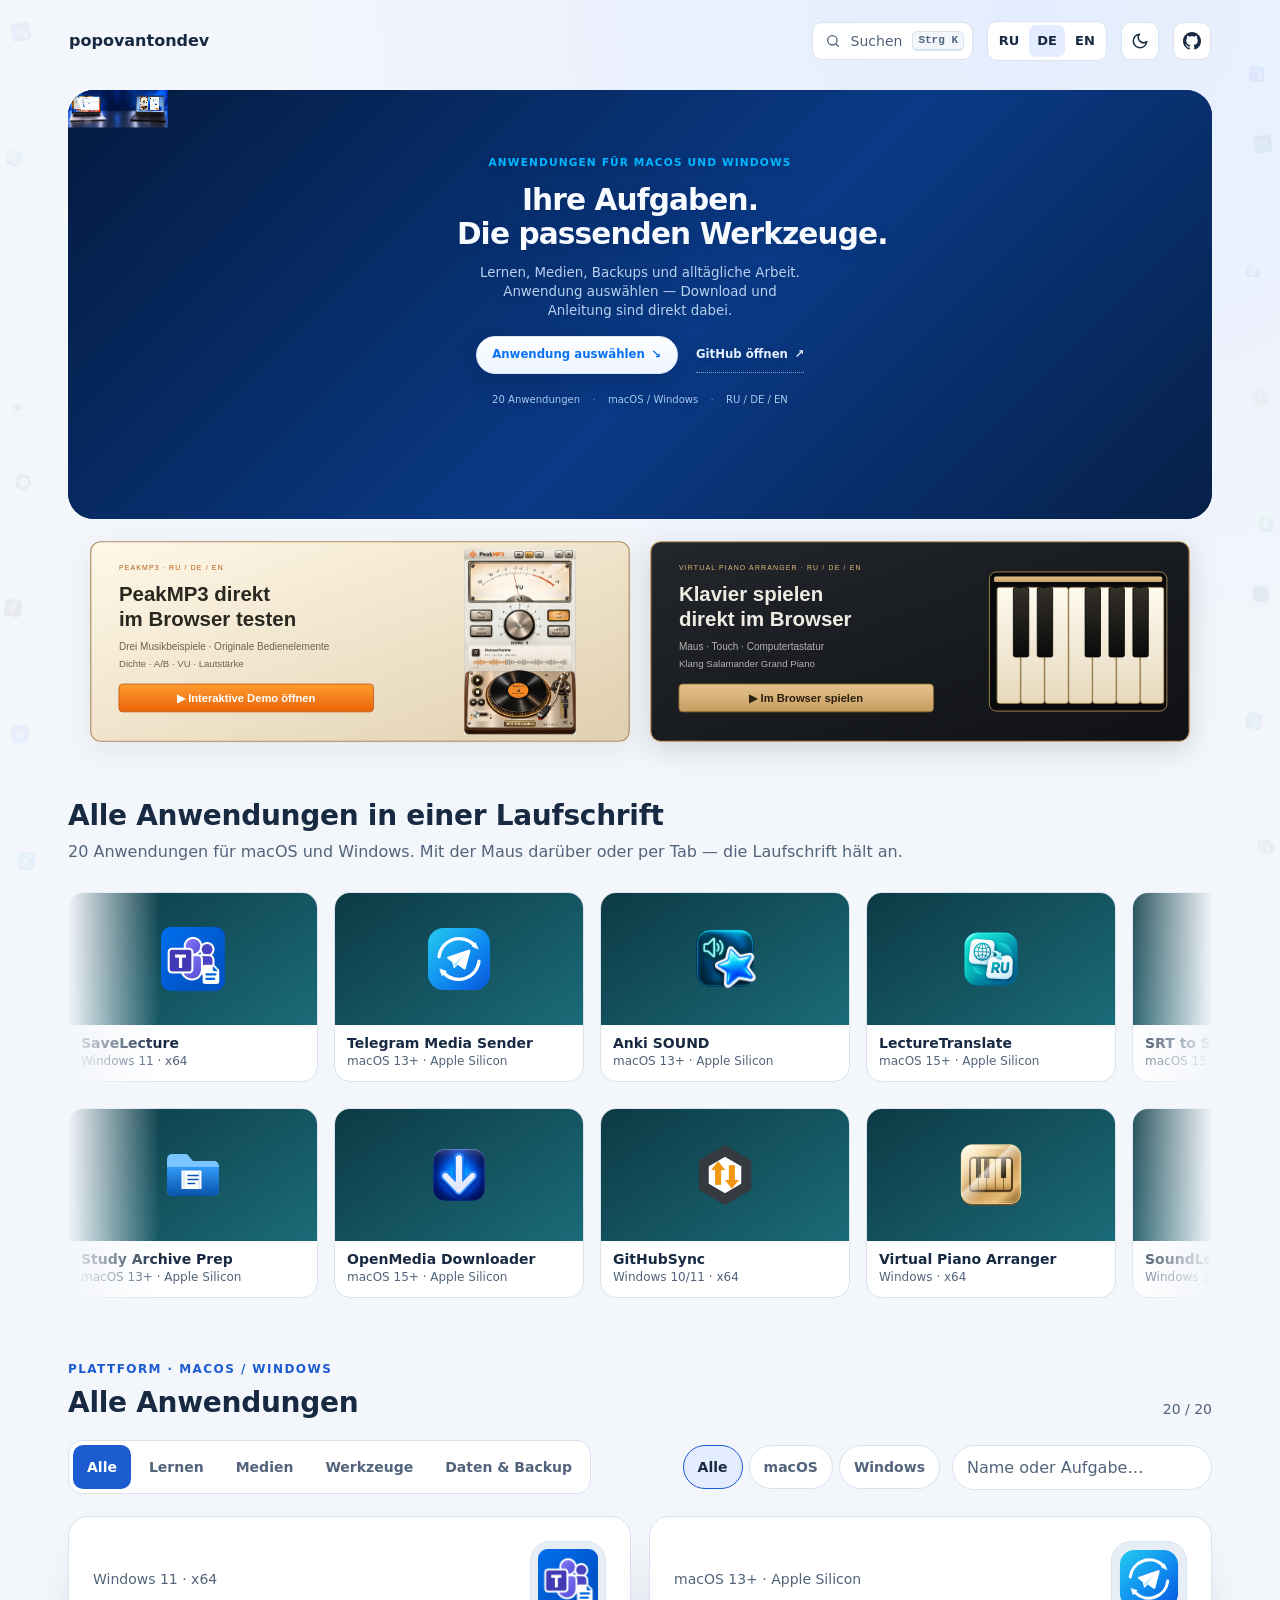
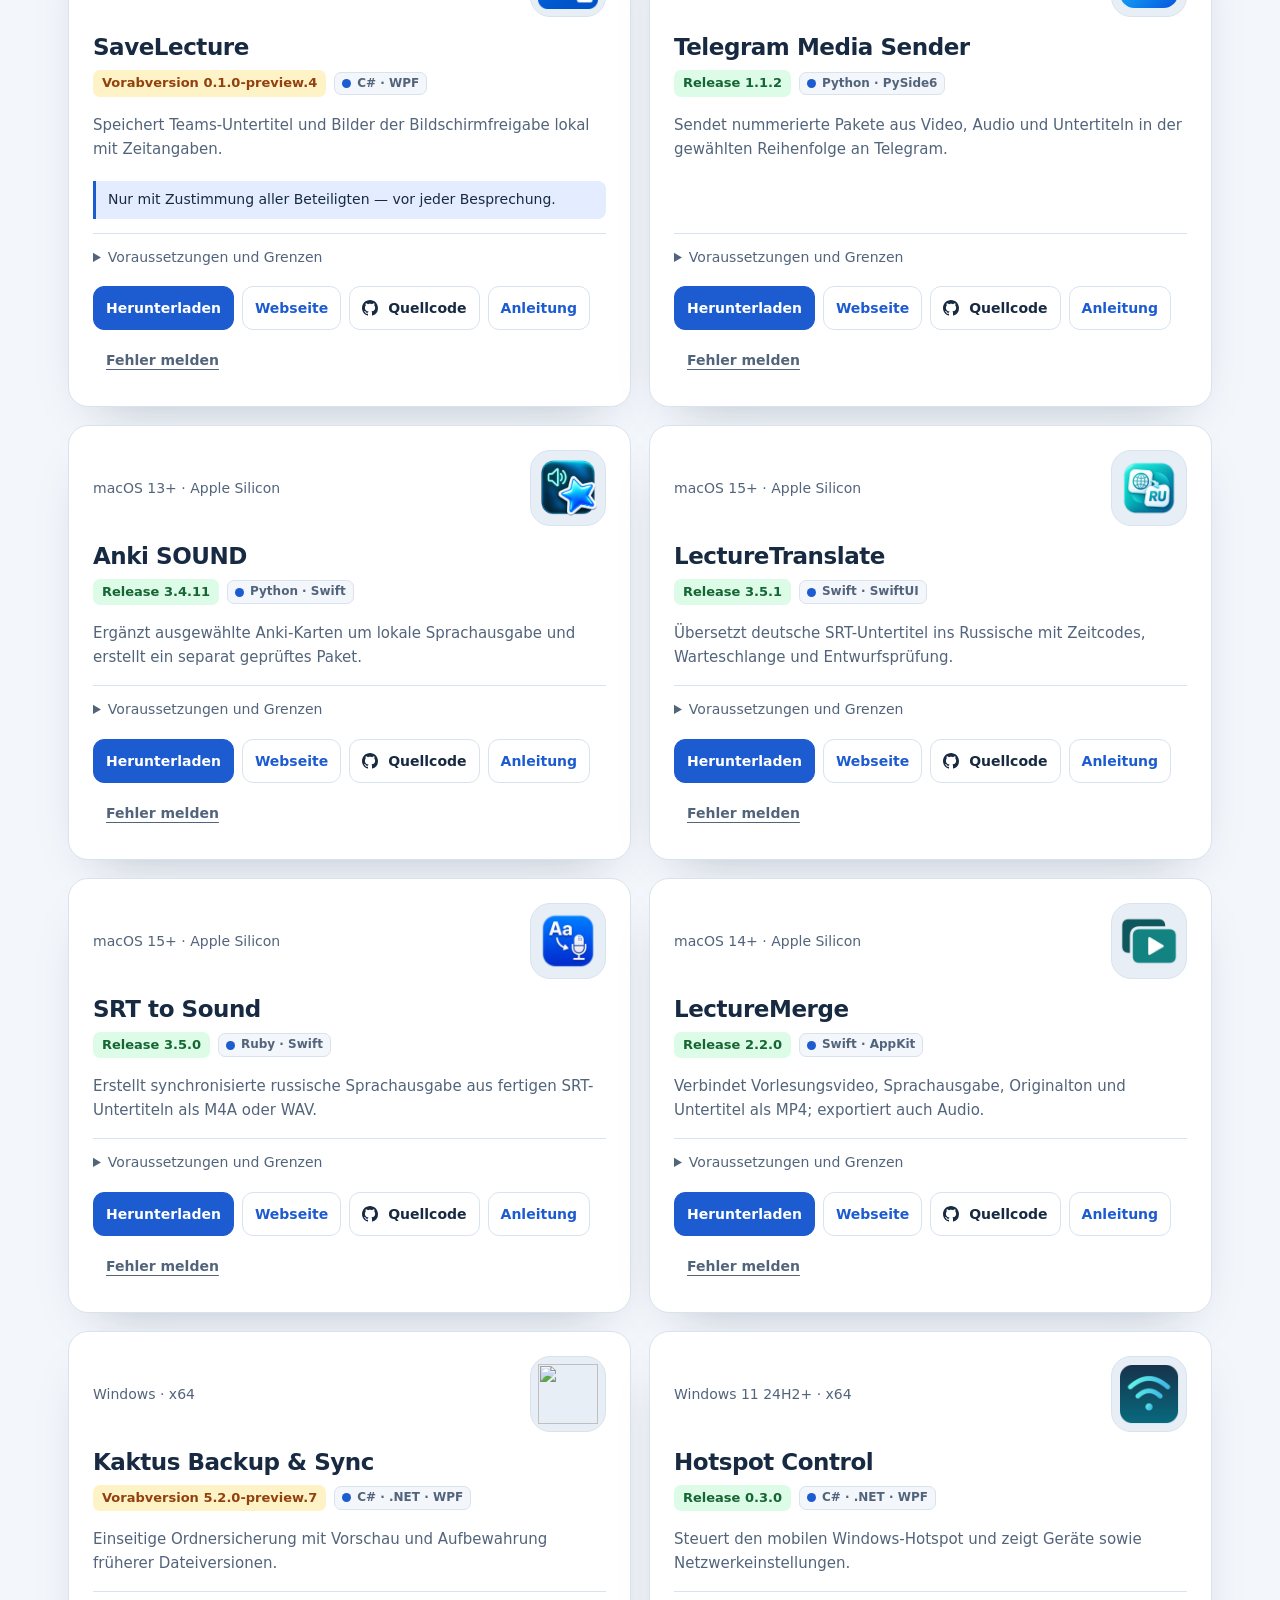
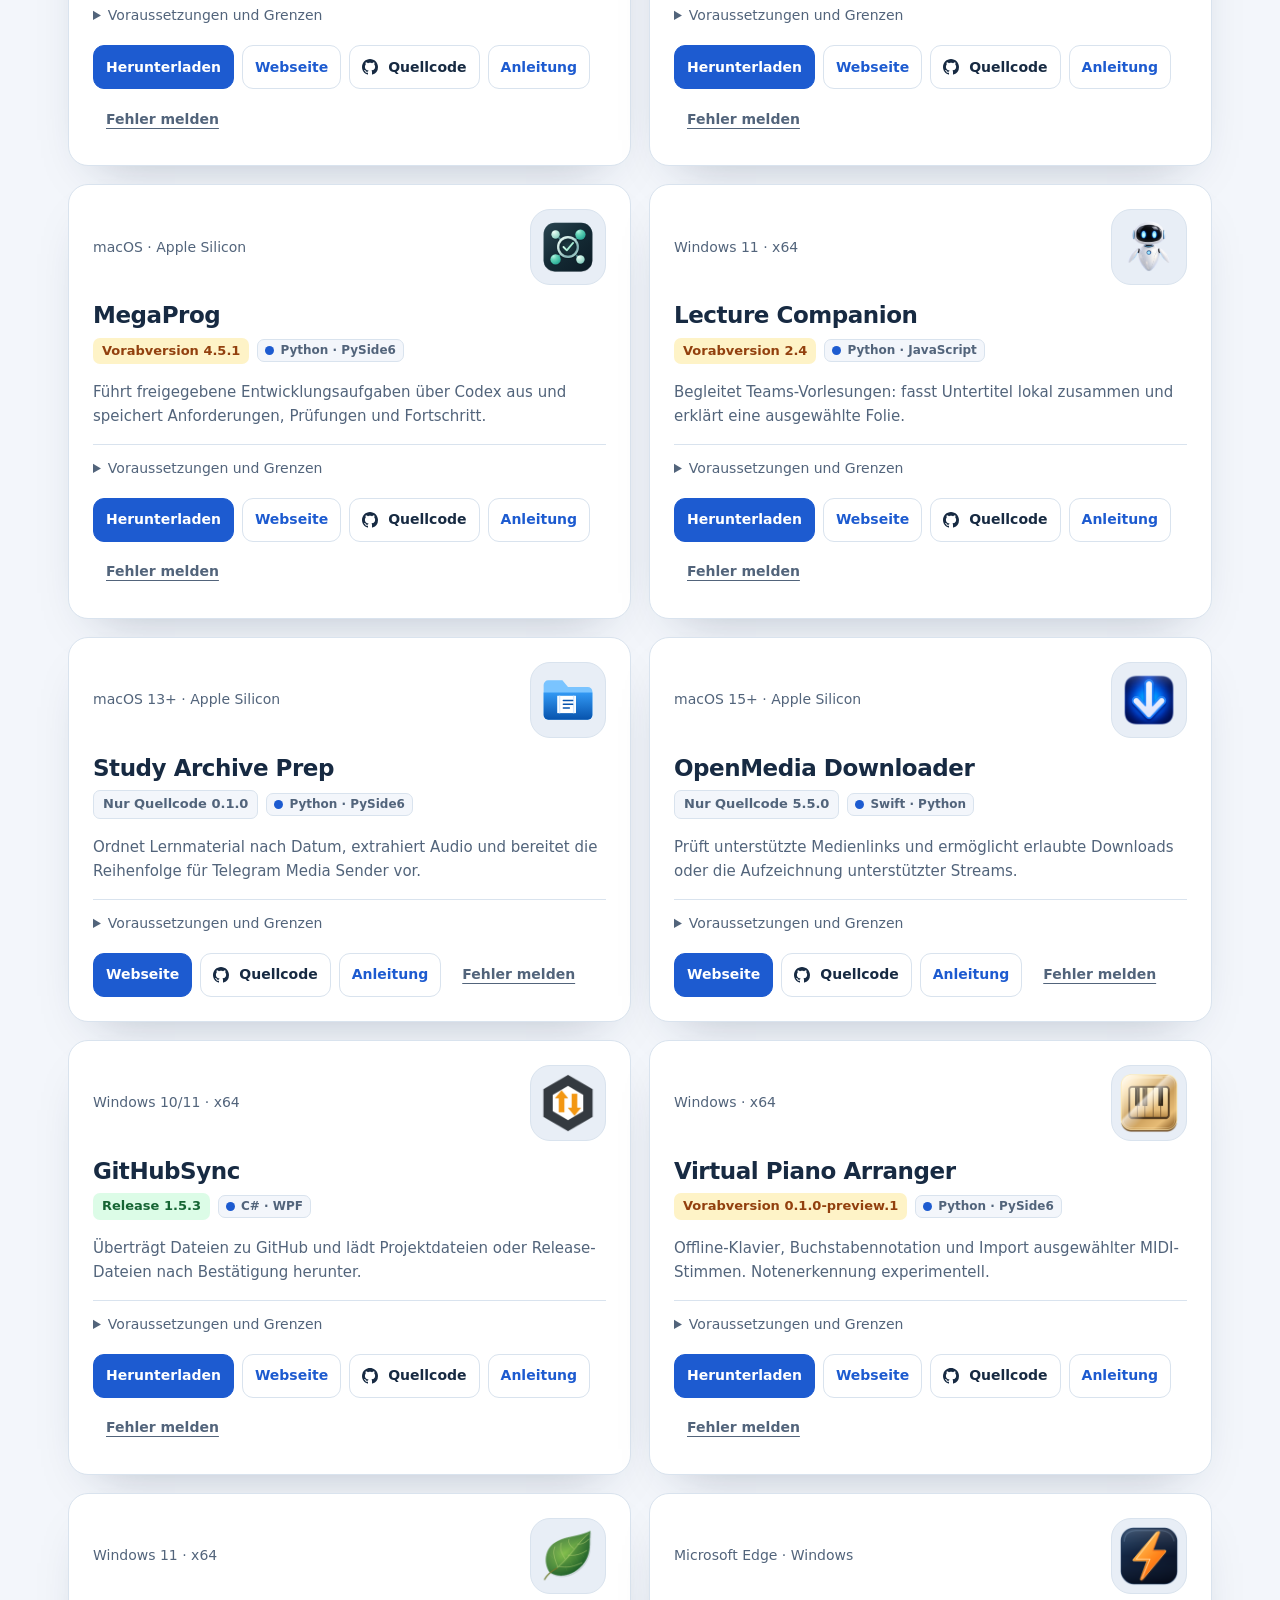
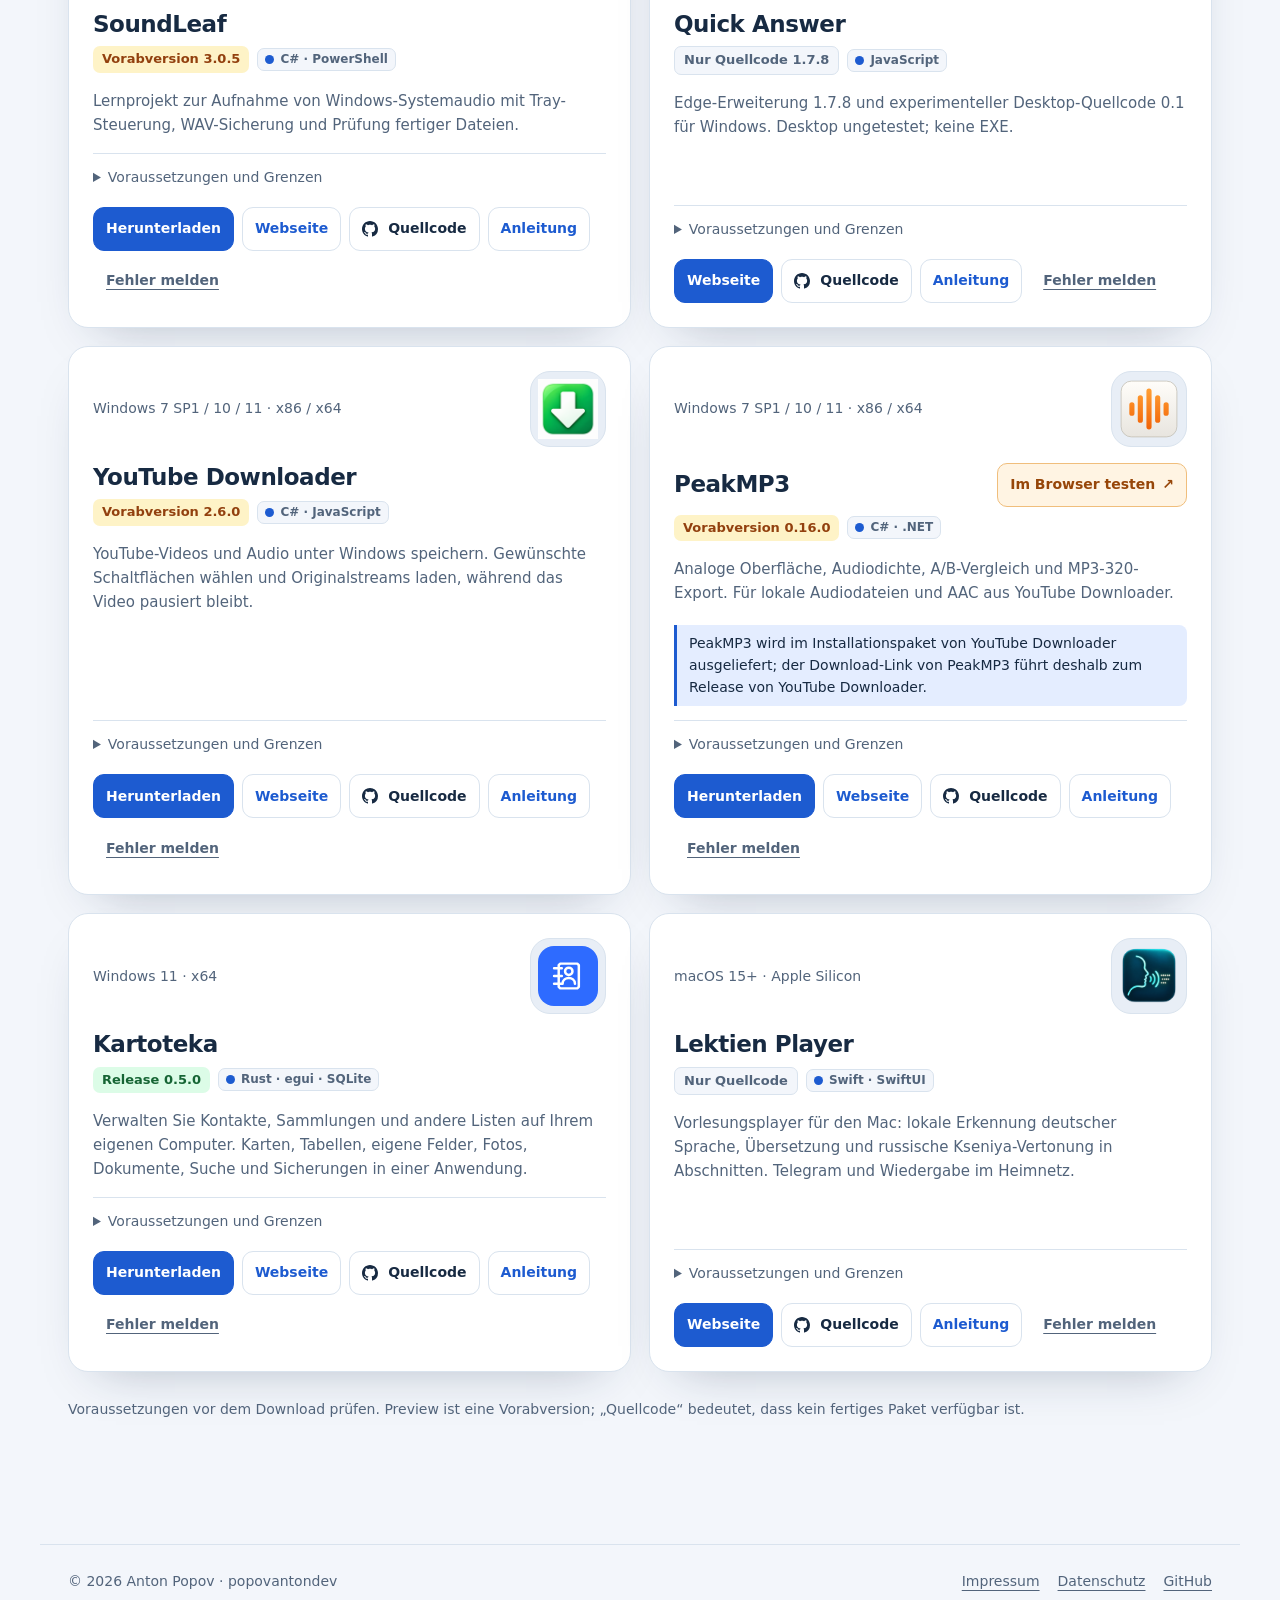
==== index.html @ 6dd67d05 "kit: quiet side decor of program icons on wide screens One fixed, aria-hidden layer in the page marg" ====
<!doctype html>
<html lang="de"><head><meta charset="utf-8"><meta name="viewport" content="width=device-width,initial-scale=1"><meta name="description" content="Lernen, Medien, Backups und alltägliche Arbeit. Anwendung auswählen — Download und Anleitung sind direkt dabei."><meta name="theme-color" content="#f3f6fb" media="(prefers-color-scheme: light)"><meta name="theme-color" content="#0c131b" media="(prefers-color-scheme: dark)"><meta property="og:title" content="popovantondev — Programme"><meta property="og:description" content="Lernen, Medien, Backups und alltägliche Arbeit. Anwendung auswählen — Download und Anleitung sind direkt dabei."><meta property="og:url" content="https://popovantondev.github.io/popovantondev/index.html"><meta property="og:type" content="website"><meta property="og:locale" content="de_DE"><meta property="og:image" content="https://popovantondev.github.io/popovantondev/assets/profile-studio-de.png"><meta property="og:image:width" content="2048"><meta property="og:image:height" content="768"><meta property="og:image:alt" content="Studio-Banner von popovantondev: Anwendungen für macOS und Windows auf zwei Schreibtischen"><meta name="twitter:card" content="summary_large_image"><title>popovantondev — Programme</title><link rel="icon" href="data:,"><script src="assets/kit/kit-theme.js"></script><link rel="stylesheet" href="assets/kit/kit.css?v=2026.11.06-2"><link rel="stylesheet" href="assets/catalog.css?v=kit-2026.11.06-2-r3"><script src="assets/kit/programs.js?v=2026.11.06-2" defer></script><script src="assets/kit/kit.js?v=2026.11.06-2" defer></script><script src="assets/catalog.js?v=kit-2026.11.06-2-r3" defer></script></head>
<body class="ppk-page"><a class="ppk-skip" href="#catalog">Zum Inhalt</a>
<div class="ppk-nav-wrap" id="ppk-nav-wrap"><nav class="ppk-nav" aria-label="Hauptnavigation"><a class="ppk-brand" href="index.html"><span>popovantondev</span></a><span class="ppk-spacer"></span><button class="ppk-search-btn" type="button" data-ppk-open-search aria-label="Programme durchsuchen"><span>Suchen</span><kbd>Strg K</kbd></button><div class="ppk-langs"><a href="index-ru.html" lang="ru" hreflang="ru">RU</a><a href="index.html" lang="de" hreflang="de" aria-current="page">DE</a><a href="index-en.html" lang="en" hreflang="en">EN</a></div><button class="ppk-icon-btn ppk-theme-btn" type="button" data-ppk-theme aria-label="Farbschema wechseln"></button><a class="ppk-icon-btn ppk-gh-btn" href="https://github.com/popovantondev" aria-label="GitHub"></a></nav></div>
<main class="ppk-shell" id="main"><section class="hero hero-studio"><div class="studio-art" aria-hidden="true"><div class="scene"><img class="photograph" src="assets/studio/studio-desktops.webp" width="2048" height="768" alt="" aria-hidden="true"><div class="desktop mac-desktop" style="transform:matrix3d(0.362478164855,0.00268640514118,0,2.11527963873e-05,-0.00544406398359,0.354618133095,0,-2.39855755711e-05,0,0,1,0,91,127,0,1)" aria-hidden="true"><img class="app translator" src="assets/studio/translate-de.webp" alt=""><div class="sender-window"><div class="titlebar"><span class="traffic"><i></i><i></i><i></i></span>Telegram Media Sender</div><img src="assets/studio/sender-de.webp" alt=""></div></div><div class="desktop windows-desktop" style="transform:matrix3d(0.307737845066,-0.00272982638239,0,-1.96390387222e-05,-0.0464419135057,0.323316632667,0,-2.52904813132e-05,0,0,1,0,1407,139,0,1)" aria-hidden="true"><img class="app peak" src="assets/studio/peak-de.webp" alt=""><img class="app quick" src="assets/studio/quick-de.webp" alt=""></div></div></div><div class="hero-copy"><p class="eyebrow">ANWENDUNGEN FÜR MACOS UND WINDOWS</p><h1><span>Ihre Aufgaben.</span> <span>Die passenden Werkzeuge.</span></h1><p class="lead">Lernen, Medien, Backups und alltägliche Arbeit. Anwendung auswählen — Download und Anleitung sind direkt dabei.</p><div class="hero-actions"><a class="primary" href="#catalog">Anwendung auswählen <span aria-hidden="true">↘</span></a><a href="https://github.com/popovantondev">GitHub öffnen <span aria-hidden="true">↗</span></a></div><div class="hero-meta"><span>20 Anwendungen</span><span>macOS / Windows</span><span>RU / DE / EN</span></div></div></section>
<div class="demo-feature-row"><a class="peak-demo-feature" href="https://popovantondev.github.io/PeakMP3/index.html#demo"><img src="assets/peakmp3-demo-de.svg" width="1400" height="520" alt="PeakMP3 — Im Browser testen" loading="lazy"></a><a class="peak-demo-feature piano-demo-feature" href="https://popovantondev.github.io/VirtualPianoArranger/play-de.html"><img src="assets/piano-demo-de.svg" width="1400" height="520" alt="Virtual Piano Arranger — Im Browser spielen" loading="lazy"></a></div>
<section id="marquee" class="ppk-section marquee-section" aria-labelledby="marquee-title"><h2 id="marquee-title">Alle Anwendungen in einer Laufschrift</h2><p class="ppk-sub">20 Anwendungen für macOS und Windows. Mit der Maus darüber oder per Tab — die Laufschrift hält an.</p><div class="marquee marquee-forward"><div class="marquee-track"><div class="marquee-set"><a class="marquee-card" href="https://popovantondev.github.io/SaveLecture/index.html"><span class="marquee-shot"><img src="assets/app-icons/SaveLecture.png" width="64" height="64" alt="" decoding="async" loading="lazy"></span><span class="marquee-meta"><b>SaveLecture</b><small>Windows 11 · x64</small></span></a><a class="marquee-card" href="https://popovantondev.github.io/TelegramMediaSender/index.html"><span class="marquee-shot"><img src="assets/app-icons/TelegramMediaSender.svg" width="64" height="64" alt="" decoding="async" loading="lazy"></span><span class="marquee-meta"><b>Telegram Media Sender</b><small>macOS 13+ · Apple Silicon</small></span></a><a class="marquee-card" href="https://popovantondev.github.io/AnkiSound/index.html"><span class="marquee-shot"><img src="assets/app-icons/AnkiSound.png" width="64" height="64" alt="" decoding="async" loading="lazy"></span><span class="marquee-meta"><b>Anki SOUND</b><small>macOS 13+ · Apple Silicon</small></span></a><a class="marquee-card" href="https://popovantondev.github.io/LectureTranslate/index.html"><span class="marquee-shot"><img src="assets/app-icons/LectureTranslate.png" width="64" height="64" alt="" decoding="async" loading="lazy"></span><span class="marquee-meta"><b>LectureTranslate</b><small>macOS 15+ · Apple Silicon</small></span></a><a class="marquee-card" href="https://popovantondev.github.io/SRTtoSound/index.html"><span class="marquee-shot"><img src="assets/app-icons/SRTtoSound.png" width="64" height="64" alt="" decoding="async" loading="lazy"></span><span class="marquee-meta"><b>SRT to Sound</b><small>macOS 15+ · Apple Silicon</small></span></a><a class="marquee-card" href="https://popovantondev.github.io/LectureMerge/index.html"><span class="marquee-shot"><img src="assets/app-icons/LectureMerge.png" width="64" height="64" alt="" decoding="async" loading="lazy"></span><span class="marquee-meta"><b>LectureMerge</b><small>macOS 14+ · Apple Silicon</small></span></a><a class="marquee-card" href="https://popovantondev.github.io/Kaktus-Backup-Sync/index.html"><span class="marquee-shot"><img src="assets/app-icons/Kaktus-Backup-Sync.png" width="64" height="64" alt="" decoding="async" loading="lazy"></span><span class="marquee-meta"><b>Kaktus Backup &amp; Sync</b><small>Windows · x64</small></span></a><a class="marquee-card" href="https://popovantondev.github.io/HotspotControl/index.html"><span class="marquee-shot"><img src="assets/app-icons/HotspotControl.ico" width="64" height="64" alt="" decoding="async" loading="lazy"></span><span class="marquee-meta"><b>Hotspot Control</b><small>Windows 11 24H2+ · x64</small></span></a><a class="marquee-card" href="https://popovantondev.github.io/MegaProg/index.html"><span class="marquee-shot"><img src="assets/app-icons/MegaProg.svg" width="64" height="64" alt="" decoding="async" loading="lazy"></span><span class="marquee-meta"><b>MegaProg</b><small>macOS · Apple Silicon</small></span></a><a class="marquee-card" href="https://popovantondev.github.io/LectureCompanion/index.html"><span class="marquee-shot"><img src="assets/app-icons/LectureCompanion.png" width="64" height="64" alt="" decoding="async" loading="lazy"></span><span class="marquee-meta"><b>Lecture Companion</b><small>Windows 11 · x64</small></span></a></div><div class="marquee-set" aria-hidden="true"><a class="marquee-card" href="https://popovantondev.github.io/SaveLecture/index.html" tabindex="-1"><span class="marquee-shot"><img src="assets/app-icons/SaveLecture.png" width="64" height="64" alt="" decoding="async" loading="lazy"></span><span class="marquee-meta"><b>SaveLecture</b><small>Windows 11 · x64</small></span></a><a class="marquee-card" href="https://popovantondev.github.io/TelegramMediaSender/index.html" tabindex="-1"><span class="marquee-shot"><img src="assets/app-icons/TelegramMediaSender.svg" width="64" height="64" alt="" decoding="async" loading="lazy"></span><span class="marquee-meta"><b>Telegram Media Sender</b><small>macOS 13+ · Apple Silicon</small></span></a><a class="marquee-card" href="https://popovantondev.github.io/AnkiSound/index.html" tabindex="-1"><span class="marquee-shot"><img src="assets/app-icons/AnkiSound.png" width="64" height="64" alt="" decoding="async" loading="lazy"></span><span class="marquee-meta"><b>Anki SOUND</b><small>macOS 13+ · Apple Silicon</small></span></a><a class="marquee-card" href="https://popovantondev.github.io/LectureTranslate/index.html" tabindex="-1"><span class="marquee-shot"><img src="assets/app-icons/LectureTranslate.png" width="64" height="64" alt="" decoding="async" loading="lazy"></span><span class="marquee-meta"><b>LectureTranslate</b><small>macOS 15+ · Apple Silicon</small></span></a><a class="marquee-card" href="https://popovantondev.github.io/SRTtoSound/index.html" tabindex="-1"><span class="marquee-shot"><img src="assets/app-icons/SRTtoSound.png" width="64" height="64" alt="" decoding="async" loading="lazy"></span><span class="marquee-meta"><b>SRT to Sound</b><small>macOS 15+ · Apple Silicon</small></span></a><a class="marquee-card" href="https://popovantondev.github.io/LectureMerge/index.html" tabindex="-1"><span class="marquee-shot"><img src="assets/app-icons/LectureMerge.png" width="64" height="64" alt="" decoding="async" loading="lazy"></span><span class="marquee-meta"><b>LectureMerge</b><small>macOS 14+ · Apple Silicon</small></span></a><a class="marquee-card" href="https://popovantondev.github.io/Kaktus-Backup-Sync/index.html" tabindex="-1"><span class="marquee-shot"><img src="assets/app-icons/Kaktus-Backup-Sync.png" width="64" height="64" alt="" decoding="async" loading="lazy"></span><span class="marquee-meta"><b>Kaktus Backup &amp; Sync</b><small>Windows · x64</small></span></a><a class="marquee-card" href="https://popovantondev.github.io/HotspotControl/index.html" tabindex="-1"><span class="marquee-shot"><img src="assets/app-icons/HotspotControl.ico" width="64" height="64" alt="" decoding="async" loading="lazy"></span><span class="marquee-meta"><b>Hotspot Control</b><small>Windows 11 24H2+ · x64</small></span></a><a class="marquee-card" href="https://popovantondev.github.io/MegaProg/index.html" tabindex="-1"><span class="marquee-shot"><img src="assets/app-icons/MegaProg.svg" width="64" height="64" alt="" decoding="async" loading="lazy"></span><span class="marquee-meta"><b>MegaProg</b><small>macOS · Apple Silicon</small></span></a><a class="marquee-card" href="https://popovantondev.github.io/LectureCompanion/index.html" tabindex="-1"><span class="marquee-shot"><img src="assets/app-icons/LectureCompanion.png" width="64" height="64" alt="" decoding="async" loading="lazy"></span><span class="marquee-meta"><b>Lecture Companion</b><small>Windows 11 · x64</small></span></a></div></div></div><div class="marquee marquee-reverse"><div class="marquee-track"><div class="marquee-set"><a class="marquee-card" href="https://popovantondev.github.io/StudyArchivePrep/index.html"><span class="marquee-shot"><img src="assets/app-icons/StudyArchivePrep.svg" width="64" height="64" alt="" decoding="async" loading="lazy"></span><span class="marquee-meta"><b>Study Archive Prep</b><small>macOS 13+ · Apple Silicon</small></span></a><a class="marquee-card" href="https://popovantondev.github.io/openmedia-downloader/index.html"><span class="marquee-shot"><img src="assets/app-icons/openmedia-downloader.png" width="64" height="64" alt="" decoding="async" loading="lazy"></span><span class="marquee-meta"><b>OpenMedia Downloader</b><small>macOS 15+ · Apple Silicon</small></span></a><a class="marquee-card" href="https://popovantondev.github.io/GitHubSync/index.html"><span class="marquee-shot"><img src="assets/app-icons/GitHubSync.png" width="64" height="64" alt="" decoding="async" loading="lazy"></span><span class="marquee-meta"><b>GitHubSync</b><small>Windows 10/11 · x64</small></span></a><a class="marquee-card" href="https://popovantondev.github.io/VirtualPianoArranger/index.html"><span class="marquee-shot"><img src="assets/app-icons/VirtualPianoArranger.png" width="64" height="64" alt="" decoding="async" loading="lazy"></span><span class="marquee-meta"><b>Virtual Piano Arranger</b><small>Windows · x64</small></span></a><a class="marquee-card" href="https://popovantondev.github.io/SoundLeaf/index.html"><span class="marquee-shot"><img src="assets/app-icons/SoundLeaf.png" width="64" height="64" alt="" decoding="async" loading="lazy"></span><span class="marquee-meta"><b>SoundLeaf</b><small>Windows 11 · x64</small></span></a><a class="marquee-card" href="https://popovantondev.github.io/QuickAnswer/index.html"><span class="marquee-shot"><img src="assets/app-icons/QuickAnswer.png" width="64" height="64" alt="" decoding="async" loading="lazy"></span><span class="marquee-meta"><b>Quick Answer</b><small>Microsoft Edge · Windows</small></span></a><a class="marquee-card" href="https://popovantondev.github.io/YouTubeDownloader/index.html"><span class="marquee-shot"><img src="assets/app-icons/YouTubeDownloader.png" width="64" height="64" alt="" decoding="async" loading="lazy"></span><span class="marquee-meta"><b>YouTube Downloader</b><small>Windows 7 SP1 / 10 / 11 · x86 / x64</small></span></a><a class="marquee-card" href="https://popovantondev.github.io/PeakMP3/index.html"><span class="marquee-shot"><img src="assets/app-icons/PeakMP3.svg" width="64" height="64" alt="" decoding="async" loading="lazy"></span><span class="marquee-meta"><b>PeakMP3</b><small>Windows 7 SP1 / 10 / 11 · x86 / x64</small></span></a><a class="marquee-card" href="https://popovantondev.github.io/Kartoteka/index.html"><span class="marquee-shot"><img src="assets/app-icons/Kartoteka.svg" width="64" height="64" alt="" decoding="async" loading="lazy"></span><span class="marquee-meta"><b>Kartoteka</b><small>Windows 11 · x64</small></span></a><a class="marquee-card" href="https://popovantondev.github.io/LektienPlayer/index.html"><span class="marquee-shot"><img src="assets/icons/lektien-player.png" width="64" height="64" alt="" decoding="async" loading="lazy"></span><span class="marquee-meta"><b>Lektien Player</b><small>macOS 15+ · Apple Silicon</small></span></a></div><div class="marquee-set" aria-hidden="true"><a class="marquee-card" href="https://popovantondev.github.io/StudyArchivePrep/index.html" tabindex="-1"><span class="marquee-shot"><img src="assets/app-icons/StudyArchivePrep.svg" width="64" height="64" alt="" decoding="async" loading="lazy"></span><span class="marquee-meta"><b>Study Archive Prep</b><small>macOS 13+ · Apple Silicon</small></span></a><a class="marquee-card" href="https://popovantondev.github.io/openmedia-downloader/index.html" tabindex="-1"><span class="marquee-shot"><img src="assets/app-icons/openmedia-downloader.png" width="64" height="64" alt="" decoding="async" loading="lazy"></span><span class="marquee-meta"><b>OpenMedia Downloader</b><small>macOS 15+ · Apple Silicon</small></span></a><a class="marquee-card" href="https://popovantondev.github.io/GitHubSync/index.html" tabindex="-1"><span class="marquee-shot"><img src="assets/app-icons/GitHubSync.png" width="64" height="64" alt="" decoding="async" loading="lazy"></span><span class="marquee-meta"><b>GitHubSync</b><small>Windows 10/11 · x64</small></span></a><a class="marquee-card" href="https://popovantondev.github.io/VirtualPianoArranger/index.html" tabindex="-1"><span class="marquee-shot"><img src="assets/app-icons/VirtualPianoArranger.png" width="64" height="64" alt="" decoding="async" loading="lazy"></span><span class="marquee-meta"><b>Virtual Piano Arranger</b><small>Windows · x64</small></span></a><a class="marquee-card" href="https://popovantondev.github.io/SoundLeaf/index.html" tabindex="-1"><span class="marquee-shot"><img src="assets/app-icons/SoundLeaf.png" width="64" height="64" alt="" decoding="async" loading="lazy"></span><span class="marquee-meta"><b>SoundLeaf</b><small>Windows 11 · x64</small></span></a><a class="marquee-card" href="https://popovantondev.github.io/QuickAnswer/index.html" tabindex="-1"><span class="marquee-shot"><img src="assets/app-icons/QuickAnswer.png" width="64" height="64" alt="" decoding="async" loading="lazy"></span><span class="marquee-meta"><b>Quick Answer</b><small>Microsoft Edge · Windows</small></span></a><a class="marquee-card" href="https://popovantondev.github.io/YouTubeDownloader/index.html" tabindex="-1"><span class="marquee-shot"><img src="assets/app-icons/YouTubeDownloader.png" width="64" height="64" alt="" decoding="async" loading="lazy"></span><span class="marquee-meta"><b>YouTube Downloader</b><small>Windows 7 SP1 / 10 / 11 · x86 / x64</small></span></a><a class="marquee-card" href="https://popovantondev.github.io/PeakMP3/index.html" tabindex="-1"><span class="marquee-shot"><img src="assets/app-icons/PeakMP3.svg" width="64" height="64" alt="" decoding="async" loading="lazy"></span><span class="marquee-meta"><b>PeakMP3</b><small>Windows 7 SP1 / 10 / 11 · x86 / x64</small></span></a><a class="marquee-card" href="https://popovantondev.github.io/Kartoteka/index.html" tabindex="-1"><span class="marquee-shot"><img src="assets/app-icons/Kartoteka.svg" width="64" height="64" alt="" decoding="async" loading="lazy"></span><span class="marquee-meta"><b>Kartoteka</b><small>Windows 11 · x64</small></span></a><a class="marquee-card" href="https://popovantondev.github.io/LektienPlayer/index.html" tabindex="-1"><span class="marquee-shot"><img src="assets/icons/lektien-player.png" width="64" height="64" alt="" decoding="async" loading="lazy"></span><span class="marquee-meta"><b>Lektien Player</b><small>macOS 15+ · Apple Silicon</small></span></a></div></div></div></section>
<section id="catalog" class="ppk-section" aria-labelledby="catalog-title"><div class="catalog-top"><div><p class="eyebrow">Plattform · macOS / Windows</p><h2 id="catalog-title">Alle Anwendungen</h2></div><span class="result-count" id="result-count" aria-live="polite">20 / 20</span></div>
<div class="catalog-controls" hidden><div class="ppk-tabs" role="tablist" aria-label="Kategorien"><button type="button" role="tab" id="tab-all" aria-selected="true" aria-controls="projects" data-category="all">Alle</button><button type="button" role="tab" id="tab-lernen" aria-selected="false" aria-controls="projects" data-category="lernen">Lernen</button><button type="button" role="tab" id="tab-medien" aria-selected="false" aria-controls="projects" data-category="medien">Medien</button><button type="button" role="tab" id="tab-werkzeuge" aria-selected="false" aria-controls="projects" data-category="werkzeuge">Werkzeuge</button><button type="button" role="tab" id="tab-daten" aria-selected="false" aria-controls="projects" data-category="daten">Daten &amp; Backup</button></div><div class="catalog-filters"><div class="filters" role="group" aria-label="Plattform"><button type="button" data-filter="all" aria-pressed="true">Alle</button><button type="button" data-filter="macos" aria-pressed="false">macOS</button><button type="button" data-filter="windows" aria-pressed="false">Windows</button></div><label class="search"><span class="ppk-sr-only">Anwendung suchen</span><input id="project-search" type="search" placeholder="Name oder Aufgabe…" autocomplete="off"></label></div></div>
<div class="projects" id="projects" role="tabpanel" aria-labelledby="tab-all"><article class="project" id="SaveLecture" data-platform="windows" data-category="lernen" data-keywords="Lernen C# · WPF">
<div class="project-heading"><span class="project-badge"><img class="project-icon" src="assets/app-icons/SaveLecture.png" width="64" height="64" alt="" decoding="async" loading="lazy"></span><span class="platform">Windows 11 · x64</span></div>
<div class="project-title-row"><h2><a href="https://popovantondev.github.io/SaveLecture/index.html">SaveLecture</a></h2></div><p class="project-meta"><span class="status preview">Vorabversion 0.1.0-preview.4</span><span class="ppk-chip"><i class="ppk-dot"></i>C# · WPF</span></p>
<p class="description">Speichert Teams-Untertitel und Bilder der Bildschirmfreigabe lokal mit Zeitangaben.</p><p class="collection-notice">Nur mit Zustimmung aller Beteiligten — vor jeder Besprechung.</p>
<details class="requirements"><summary>Voraussetzungen und Grenzen</summary><p>Windows 11 x64, .NET Framework 4.8, Windows PowerShell und Teams Desktop mit Untertiteln. Python 3.10+, Pillow und NumPy nur für manuelle Bereinigung.</p></details>
<div class="actions"><a class="ppk-btn ppk-btn-primary" href="https://github.com/popovantondev/SaveLecture/releases/tag/v0.1.0-preview.4">Herunterladen</a><a class="ppk-btn" href="https://popovantondev.github.io/SaveLecture/index.html">Webseite</a><a class="ppk-btn ppk-btn-gh" href="https://github.com/popovantondev/SaveLecture">Quellcode</a><a class="ppk-btn" href="https://popovantondev.github.io/SaveLecture/Guide-de.html">Anleitung</a><a class="ppk-btn support-link" href="https://github.com/popovantondev/SaveLecture/issues/new">Fehler melden</a></div></article><article class="project" id="TelegramMediaSender" data-platform="macos" data-category="werkzeuge" data-keywords="Werkzeuge Python · PySide6">
<div class="project-heading"><span class="project-badge"><img class="project-icon" src="assets/app-icons/TelegramMediaSender.svg" width="64" height="64" alt="" decoding="async" loading="lazy"></span><span class="platform">macOS 13+ · Apple Silicon</span></div>
<div class="project-title-row"><h2><a href="https://popovantondev.github.io/TelegramMediaSender/index.html">Telegram Media Sender</a></h2></div><p class="project-meta"><span class="status release">Release 1.1.2</span><span class="ppk-chip"><i class="ppk-dot"></i>Python · PySide6</span></p>
<p class="description">Sendet nummerierte Pakete aus Video, Audio und Untertiteln in der gewählten Reihenfolge an Telegram.</p>
<details class="requirements"><summary>Voraussetzungen und Grenzen</summary><p>Eigenes Telegram-Konto, API ID und API Hash erforderlich; keine Apple-Notarisierung.</p></details>
<div class="actions"><a class="ppk-btn ppk-btn-primary" href="https://github.com/popovantondev/TelegramMediaSender/releases/tag/v1.1.2">Herunterladen</a><a class="ppk-btn" href="https://popovantondev.github.io/TelegramMediaSender/index.html">Webseite</a><a class="ppk-btn ppk-btn-gh" href="https://github.com/popovantondev/TelegramMediaSender">Quellcode</a><a class="ppk-btn" href="https://popovantondev.github.io/TelegramMediaSender/Guide-de.html">Anleitung</a><a class="ppk-btn support-link" href="https://github.com/popovantondev/TelegramMediaSender/issues/new/choose">Fehler melden</a></div></article><article class="project" id="AnkiSound" data-platform="macos" data-category="lernen" data-keywords="Lernen Python · Swift">
<div class="project-heading"><span class="project-badge"><img class="project-icon" src="assets/app-icons/AnkiSound.png" width="64" height="64" alt="" decoding="async" loading="lazy"></span><span class="platform">macOS 13+ · Apple Silicon</span></div>
<div class="project-title-row"><h2><a href="https://popovantondev.github.io/AnkiSound/index.html">Anki SOUND</a></h2></div><p class="project-meta"><span class="status release">Release 3.4.11</span><span class="ppk-chip"><i class="ppk-dot"></i>Python · Swift</span></p>
<p class="description">Ergänzt ausgewählte Anki-Karten um lokale Sprachausgabe und erstellt ein separat geprüftes Paket.</p>
<details class="requirements"><summary>Voraussetzungen und Grenzen</summary><p>Python 3.9–3.12; Internet für die erste Installation von Paketen und Stimmen. Keine Apple-Notarisierung.</p></details>
<div class="actions"><a class="ppk-btn ppk-btn-primary" href="https://github.com/popovantondev/AnkiSound/releases/tag/v3.4.11">Herunterladen</a><a class="ppk-btn" href="https://popovantondev.github.io/AnkiSound/index.html">Webseite</a><a class="ppk-btn ppk-btn-gh" href="https://github.com/popovantondev/AnkiSound">Quellcode</a><a class="ppk-btn" href="https://popovantondev.github.io/AnkiSound/Guide-de.html">Anleitung</a><a class="ppk-btn support-link" href="https://github.com/popovantondev/AnkiSound/issues/new/choose">Fehler melden</a></div></article><article class="project" id="LectureTranslate" data-platform="macos" data-category="lernen" data-keywords="Lernen Swift · SwiftUI">
<div class="project-heading"><span class="project-badge"><img class="project-icon" src="assets/app-icons/LectureTranslate.png" width="64" height="64" alt="" decoding="async" loading="lazy"></span><span class="platform">macOS 15+ · Apple Silicon</span></div>
<div class="project-title-row"><h2><a href="https://popovantondev.github.io/LectureTranslate/index.html">LectureTranslate</a></h2></div><p class="project-meta"><span class="status release">Release 3.5.1</span><span class="ppk-chip"><i class="ppk-dot"></i>Swift · SwiftUI</span></p>
<p class="description">Übersetzt deutsche SRT-Untertitel ins Russische mit Zeitcodes, Warteschlange und Entwurfsprüfung.</p>
<details class="requirements"><summary>Voraussetzungen und Grenzen</summary><p>Separate Verbindung und Anmeldung beim externen Übersetzungsdienst nötig. FFmpeg/ffprobe sind für einzelne Medienfunktionen optional.</p></details>
<div class="actions"><a class="ppk-btn ppk-btn-primary" href="https://github.com/popovantondev/LectureTranslate/releases/tag/v3.5.1">Herunterladen</a><a class="ppk-btn" href="https://popovantondev.github.io/LectureTranslate/index.html">Webseite</a><a class="ppk-btn ppk-btn-gh" href="https://github.com/popovantondev/LectureTranslate">Quellcode</a><a class="ppk-btn" href="https://popovantondev.github.io/LectureTranslate/Guide-de.html">Anleitung</a><a class="ppk-btn support-link" href="https://github.com/popovantondev/LectureTranslate/issues/new/choose">Fehler melden</a></div></article><article class="project" id="SRTtoSound" data-platform="macos" data-category="medien" data-keywords="Medien Ruby · Swift">
<div class="project-heading"><span class="project-badge"><img class="project-icon" src="assets/app-icons/SRTtoSound.png" width="64" height="64" alt="" decoding="async" loading="lazy"></span><span class="platform">macOS 15+ · Apple Silicon</span></div>
<div class="project-title-row"><h2><a href="https://popovantondev.github.io/SRTtoSound/index.html">SRT to Sound</a></h2></div><p class="project-meta"><span class="status release">Release 3.5.0</span><span class="ppk-chip"><i class="ppk-dot"></i>Ruby · Swift</span></p>
<p class="description">Erstellt synchronisierte russische Sprachausgabe aus fertigen SRT-Untertiteln als M4A oder WAV.</p>
<details class="requirements"><summary>Voraussetzungen und Grenzen</summary><p>Python 3.12 ARM64, FFmpeg, Silero-Pakete und Modell v5_5_ru.pt separat installieren; nicht im ZIP enthalten. Keine Apple-Notarisierung.</p></details>
<div class="actions"><a class="ppk-btn ppk-btn-primary" href="https://github.com/popovantondev/SRTtoSound/releases/tag/v3.5.0">Herunterladen</a><a class="ppk-btn" href="https://popovantondev.github.io/SRTtoSound/index.html">Webseite</a><a class="ppk-btn ppk-btn-gh" href="https://github.com/popovantondev/SRTtoSound">Quellcode</a><a class="ppk-btn" href="https://popovantondev.github.io/SRTtoSound/Guide-de.html">Anleitung</a><a class="ppk-btn support-link" href="https://github.com/popovantondev/SRTtoSound/issues/new/choose">Fehler melden</a></div></article><article class="project" id="LectureMerge" data-platform="macos" data-category="medien" data-keywords="Medien Swift · AppKit">
<div class="project-heading"><span class="project-badge"><img class="project-icon" src="assets/app-icons/LectureMerge.png" width="64" height="64" alt="" decoding="async" loading="lazy"></span><span class="platform">macOS 14+ · Apple Silicon</span></div>
<div class="project-title-row"><h2><a href="https://popovantondev.github.io/LectureMerge/index.html">LectureMerge</a></h2></div><p class="project-meta"><span class="status release">Release 2.2.0</span><span class="ppk-chip"><i class="ppk-dot"></i>Swift · AppKit</span></p>
<p class="description">Verbindet Vorlesungsvideo, Sprachausgabe, Originalton und Untertitel als MP4; exportiert auch Audio.</p>
<details class="requirements"><summary>Voraussetzungen und Grenzen</summary><p>Lokale Verarbeitung ohne externen Dienst. Ad-hoc signiert, keine Apple-Notarisierung.</p></details>
<div class="actions"><a class="ppk-btn ppk-btn-primary" href="https://github.com/popovantondev/LectureMerge/releases/tag/v2.2.0">Herunterladen</a><a class="ppk-btn" href="https://popovantondev.github.io/LectureMerge/index.html">Webseite</a><a class="ppk-btn ppk-btn-gh" href="https://github.com/popovantondev/LectureMerge">Quellcode</a><a class="ppk-btn" href="https://popovantondev.github.io/LectureMerge/Guide-de.html">Anleitung</a><a class="ppk-btn support-link" href="https://github.com/popovantondev/LectureMerge/issues/new/choose">Fehler melden</a></div></article><article class="project" id="Kaktus-Backup-Sync" data-platform="windows" data-category="daten" data-keywords="Daten &amp; Backup C# · .NET · WPF">
<div class="project-heading"><span class="project-badge"><img class="project-icon" src="assets/app-icons/Kaktus-Backup-Sync.png" width="64" height="64" alt="" decoding="async" loading="lazy"></span><span class="platform">Windows · x64</span></div>
<div class="project-title-row"><h2><a href="https://popovantondev.github.io/Kaktus-Backup-Sync/index.html">Kaktus Backup &amp; Sync</a></h2></div><p class="project-meta"><span class="status preview">Vorabversion 5.2.0-preview.7</span><span class="ppk-chip"><i class="ppk-dot"></i>C# · .NET · WPF</span></p>
<p class="description">Einseitige Ordnersicherung mit Vorschau und Aufbewahrung früherer Dateiversionen.</p>
<details class="requirements"><summary>Voraussetzungen und Grenzen</summary><p>Portable-Paket enthält .NET; Python und SDK sind nicht nötig. Dies ist eine Vorabversion.</p></details>
<div class="actions"><a class="ppk-btn ppk-btn-primary" href="https://github.com/popovantondev/Kaktus-Backup-Sync/releases/tag/v5.2.0-preview.7">Herunterladen</a><a class="ppk-btn" href="https://popovantondev.github.io/Kaktus-Backup-Sync/index.html">Webseite</a><a class="ppk-btn ppk-btn-gh" href="https://github.com/popovantondev/Kaktus-Backup-Sync">Quellcode</a><a class="ppk-btn" href="https://popovantondev.github.io/Kaktus-Backup-Sync/Guide-de.html">Anleitung</a><a class="ppk-btn support-link" href="https://github.com/popovantondev/Kaktus-Backup-Sync/issues/new/choose">Fehler melden</a></div></article><article class="project" id="HotspotControl" data-platform="windows" data-category="werkzeuge" data-keywords="Werkzeuge C# · .NET · WPF">
<div class="project-heading"><span class="project-badge"><img class="project-icon" src="assets/app-icons/HotspotControl.ico" width="64" height="64" alt="" decoding="async" loading="lazy"></span><span class="platform">Windows 11 24H2+ · x64</span></div>
<div class="project-title-row"><h2><a href="https://popovantondev.github.io/HotspotControl/index.html">Hotspot Control</a></h2></div><p class="project-meta"><span class="status release">Release 0.3.0</span><span class="ppk-chip"><i class="ppk-dot"></i>C# · .NET · WPF</span></p>
<p class="description">Steuert den mobilen Windows-Hotspot und zeigt Geräte sowie Netzwerkeinstellungen.</p>
<details class="requirements"><summary>Voraussetzungen und Grenzen</summary><p>Kompatibler WLAN-Adapter; Windows- oder Organisationsrichtlinien können Funktionen einschränken. .NET ist enthalten.</p></details>
<div class="actions"><a class="ppk-btn ppk-btn-primary" href="https://github.com/popovantondev/HotspotControl/releases/tag/v0.3.0">Herunterladen</a><a class="ppk-btn" href="https://popovantondev.github.io/HotspotControl/index.html">Webseite</a><a class="ppk-btn ppk-btn-gh" href="https://github.com/popovantondev/HotspotControl">Quellcode</a><a class="ppk-btn" href="https://popovantondev.github.io/HotspotControl/Guide-de.html">Anleitung</a><a class="ppk-btn support-link" href="https://github.com/popovantondev/HotspotControl/issues/new/choose">Fehler melden</a></div></article><article class="project" id="MegaProg" data-platform="macos" data-category="werkzeuge" data-keywords="Werkzeuge Python · PySide6">
<div class="project-heading"><span class="project-badge"><img class="project-icon" src="assets/app-icons/MegaProg.svg" width="64" height="64" alt="" decoding="async" loading="lazy"></span><span class="platform">macOS · Apple Silicon</span></div>
<div class="project-title-row"><h2><a href="https://popovantondev.github.io/MegaProg/index.html">MegaProg</a></h2></div><p class="project-meta"><span class="status preview">Vorabversion 4.5.1</span><span class="ppk-chip"><i class="ppk-dot"></i>Python · PySide6</span></p>
<p class="description">Führt freigegebene Entwicklungsaufgaben über Codex aus und speichert Anforderungen, Prüfungen und Fortschritt.</p>
<details class="requirements"><summary>Voraussetzungen und Grenzen</summary><p>Codex CLI separat installieren und mit einem ChatGPT-Konto mit Codex-Zugang anmelden; Git-Projekt nötig. Keine Apple-Notarisierung.</p></details>
<div class="actions"><a class="ppk-btn ppk-btn-primary" href="https://github.com/popovantondev/MegaProg/releases/tag/v4.5.1-preview.1">Herunterladen</a><a class="ppk-btn" href="https://popovantondev.github.io/MegaProg/index.html">Webseite</a><a class="ppk-btn ppk-btn-gh" href="https://github.com/popovantondev/MegaProg">Quellcode</a><a class="ppk-btn" href="https://popovantondev.github.io/MegaProg/Guide-de.html">Anleitung</a><a class="ppk-btn support-link" href="https://github.com/popovantondev/MegaProg/issues/new/choose">Fehler melden</a></div></article><article class="project" id="LectureCompanion" data-platform="windows" data-category="lernen" data-keywords="Lernen Python · JavaScript">
<div class="project-heading"><span class="project-badge"><img class="project-icon" src="assets/app-icons/LectureCompanion.png" width="64" height="64" alt="" decoding="async" loading="lazy"></span><span class="platform">Windows 11 · x64</span></div>
<div class="project-title-row"><h2><a href="https://popovantondev.github.io/LectureCompanion/index.html">Lecture Companion</a></h2></div><p class="project-meta"><span class="status preview">Vorabversion 2.4</span><span class="ppk-chip"><i class="ppk-dot"></i>Python · JavaScript</span></p>
<p class="description">Begleitet Teams-Vorlesungen: fasst Untertitel lokal zusammen und erklärt eine ausgewählte Folie.</p>
<details class="requirements"><summary>Voraussetzungen und Grenzen</summary><p>Teams Desktop und kompatible Treiber; empfohlen: 32 GB RAM, interne SSD und 25 GB freier Platz für Teile, ZIP und Entpacken. EXE nicht signiert; Prüfung auf einem zweiten sauberen PC steht aus.</p></details>
<div class="actions"><a class="ppk-btn ppk-btn-primary" href="https://github.com/popovantondev/LectureCompanion/releases/tag/v2.4">Herunterladen</a><a class="ppk-btn" href="https://popovantondev.github.io/LectureCompanion/index.html">Webseite</a><a class="ppk-btn ppk-btn-gh" href="https://github.com/popovantondev/LectureCompanion">Quellcode</a><a class="ppk-btn" href="https://popovantondev.github.io/LectureCompanion/Guide-de.html">Anleitung</a><a class="ppk-btn support-link" href="https://github.com/popovantondev/LectureCompanion/issues/new/choose">Fehler melden</a></div></article><article class="project" id="StudyArchivePrep" data-platform="macos" data-category="daten" data-keywords="Daten &amp; Backup Python · PySide6">
<div class="project-heading"><span class="project-badge"><img class="project-icon" src="assets/app-icons/StudyArchivePrep.svg" width="64" height="64" alt="" decoding="async" loading="lazy"></span><span class="platform">macOS 13+ · Apple Silicon</span></div>
<div class="project-title-row"><h2><a href="https://popovantondev.github.io/StudyArchivePrep/index.html">Study Archive Prep</a></h2></div><p class="project-meta"><span class="status source">Nur Quellcode 0.1.0</span><span class="ppk-chip"><i class="ppk-dot"></i>Python · PySide6</span></p>
<p class="description">Ordnet Lernmaterial nach Datum, extrahiert Audio und bereitet die Reihenfolge für Telegram Media Sender vor.</p>
<details class="requirements"><summary>Voraussetzungen und Grenzen</summary><p>Frühe Entwicklung: nur Quellcode, kein fertiges Installationspaket. Python 3.12; lokales Modell und Engine für Titelvorschläge separat einrichten.</p></details>
<div class="actions"><a class="ppk-btn ppk-btn-primary" href="https://popovantondev.github.io/StudyArchivePrep/index.html">Webseite</a><a class="ppk-btn ppk-btn-gh" href="https://github.com/popovantondev/StudyArchivePrep">Quellcode</a><a class="ppk-btn" href="https://popovantondev.github.io/StudyArchivePrep/Guide-de.html">Anleitung</a><a class="ppk-btn support-link" href="https://github.com/popovantondev/StudyArchivePrep/issues/new/choose">Fehler melden</a></div></article><article class="project" id="openmedia-downloader" data-platform="macos" data-category="medien" data-keywords="Medien Swift · Python">
<div class="project-heading"><span class="project-badge"><img class="project-icon" src="assets/app-icons/openmedia-downloader.png" width="64" height="64" alt="" decoding="async" loading="lazy"></span><span class="platform">macOS 15+ · Apple Silicon</span></div>
<div class="project-title-row"><h2><a href="https://popovantondev.github.io/openmedia-downloader/index.html">OpenMedia Downloader</a></h2></div><p class="project-meta"><span class="status source">Nur Quellcode 5.5.0</span><span class="ppk-chip"><i class="ppk-dot"></i>Swift · Python</span></p>
<p class="description">Prüft unterstützte Medienlinks und ermöglicht erlaubte Downloads oder die Aufzeichnung unterstützter Streams.</p>
<details class="requirements"><summary>Voraussetzungen und Grenzen</summary><p>Nur Quellcode: Freigabe der gebündelten Fremdkomponenten für eine App-Veröffentlichung steht aus. Nur berechtigte Medien speichern.</p></details>
<div class="actions"><a class="ppk-btn ppk-btn-primary" href="https://popovantondev.github.io/openmedia-downloader/index.html">Webseite</a><a class="ppk-btn ppk-btn-gh" href="https://github.com/popovantondev/openmedia-downloader">Quellcode</a><a class="ppk-btn" href="https://popovantondev.github.io/openmedia-downloader/Guide-de.html">Anleitung</a><a class="ppk-btn support-link" href="https://github.com/popovantondev/openmedia-downloader/issues/new/choose">Fehler melden</a></div></article><article class="project" id="GitHubSync" data-platform="windows" data-category="daten" data-keywords="Daten &amp; Backup C# · WPF">
<div class="project-heading"><span class="project-badge"><img class="project-icon" src="assets/app-icons/GitHubSync.png" width="64" height="64" alt="" decoding="async" loading="lazy"></span><span class="platform">Windows 10/11 · x64</span></div>
<div class="project-title-row"><h2><a href="https://popovantondev.github.io/GitHubSync/index.html">GitHubSync</a></h2></div><p class="project-meta"><span class="status release">Release 1.5.3</span><span class="ppk-chip"><i class="ppk-dot"></i>C# · WPF</span></p>
<p class="description">Überträgt Dateien zu GitHub und lädt Projektdateien oder Release-Dateien nach Bestätigung herunter.</p>
<details class="requirements"><summary>Voraussetzungen und Grenzen</summary><p>Windows PowerShell 5.1 und .NET Framework 4.6.2+ mit WPF; Git/GCM sind enthalten. EXE ohne digitale Signatur. Uploads benötigen Internet und Schreibzugriff.</p></details>
<div class="actions"><a class="ppk-btn ppk-btn-primary" href="https://github.com/popovantondev/GitHubSync/releases/tag/v1.5.3">Herunterladen</a><a class="ppk-btn" href="https://popovantondev.github.io/GitHubSync/index.html">Webseite</a><a class="ppk-btn ppk-btn-gh" href="https://github.com/popovantondev/GitHubSync">Quellcode</a><a class="ppk-btn" href="https://popovantondev.github.io/GitHubSync/Guide-de.html">Anleitung</a><a class="ppk-btn support-link" href="https://github.com/popovantondev/GitHubSync/issues/new/choose">Fehler melden</a></div></article><article class="project" id="VirtualPianoArranger" data-platform="windows" data-category="medien" data-keywords="Medien Python · PySide6">
<div class="project-heading"><span class="project-badge"><img class="project-icon" src="assets/app-icons/VirtualPianoArranger.png" width="64" height="64" alt="" decoding="async" loading="lazy"></span><span class="platform">Windows · x64</span></div>
<div class="project-title-row"><h2><a href="https://popovantondev.github.io/VirtualPianoArranger/index.html">Virtual Piano Arranger</a></h2></div><p class="project-meta"><span class="status preview">Vorabversion 0.1.0-preview.1</span><span class="ppk-chip"><i class="ppk-dot"></i>Python · PySide6</span></p>
<p class="description">Offline-Klavier, Buchstabennotation und Import ausgewählter MIDI-Stimmen. Notenerkennung experimentell.</p>
<details class="requirements"><summary>Voraussetzungen und Grenzen</summary><p>Windows x64; Python/Qt und separate Erkennungslaufzeit enthalten. EXE unsigniert.</p></details>
<div class="actions"><a class="ppk-btn ppk-btn-primary" href="https://github.com/popovantondev/VirtualPianoArranger/releases/tag/v0.1.0-preview.1">Herunterladen</a><a class="ppk-btn" href="https://popovantondev.github.io/VirtualPianoArranger/index.html">Webseite</a><a class="ppk-btn ppk-btn-gh" href="https://github.com/popovantondev/VirtualPianoArranger">Quellcode</a><a class="ppk-btn" href="https://popovantondev.github.io/VirtualPianoArranger/Guide-de.html">Anleitung</a><a class="ppk-btn support-link" href="https://github.com/popovantondev/VirtualPianoArranger/issues/new">Fehler melden</a></div></article><article class="project" id="SoundLeaf" data-platform="windows" data-category="medien" data-keywords="Medien C# · PowerShell">
<div class="project-heading"><span class="project-badge"><img class="project-icon" src="assets/app-icons/SoundLeaf.png" width="64" height="64" alt="" decoding="async" loading="lazy"></span><span class="platform">Windows 11 · x64</span></div>
<div class="project-title-row"><h2><a href="https://popovantondev.github.io/SoundLeaf/index.html">SoundLeaf</a></h2></div><p class="project-meta"><span class="status preview">Vorabversion 3.0.5</span><span class="ppk-chip"><i class="ppk-dot"></i>C# · PowerShell</span></p>
<p class="description">Lernprojekt zur Aufnahme von Windows-Systemaudio mit Tray-Steuerung, WAV-Sicherung und Prüfung fertiger Dateien.</p>
<details class="requirements"><summary>Voraussetzungen und Grenzen</summary><p>Windows 11 x64, .NET Framework 4.8, beschreibbarer Ordner und Ausgabegerät. Offline-Setup und Portable enthalten FFmpeg, Quellen und Lizenzen. Ohne Administratorrechte.</p></details>
<div class="actions"><a class="ppk-btn ppk-btn-primary" href="https://github.com/popovantondev/SoundLeaf/releases/tag/v3.0.5">Herunterladen</a><a class="ppk-btn" href="https://popovantondev.github.io/SoundLeaf/index.html">Webseite</a><a class="ppk-btn ppk-btn-gh" href="https://github.com/popovantondev/SoundLeaf">Quellcode</a><a class="ppk-btn" href="https://popovantondev.github.io/SoundLeaf/Guide-de.html">Anleitung</a><a class="ppk-btn support-link" href="https://github.com/popovantondev/SoundLeaf/issues/new/choose">Fehler melden</a></div></article><article class="project" id="QuickAnswer" data-platform="windows" data-category="lernen" data-keywords="Lernen JavaScript">
<div class="project-heading"><span class="project-badge"><img class="project-icon" src="assets/app-icons/QuickAnswer.png" width="64" height="64" alt="" decoding="async" loading="lazy"></span><span class="platform">Microsoft Edge · Windows</span></div>
<div class="project-title-row"><h2><a href="https://popovantondev.github.io/QuickAnswer/index.html">Quick Answer</a></h2></div><p class="project-meta"><span class="status source">Nur Quellcode 1.7.8</span><span class="ppk-chip"><i class="ppk-dot"></i>JavaScript</span></p>
<p class="description">Edge-Erweiterung 1.7.8 und experimenteller Desktop-Quellcode 0.1 für Windows. Desktop ungetestet; keine EXE.</p>
<details class="requirements"><summary>Voraussetzungen und Grenzen</summary><p>Edge: entpackte Erweiterung und eigene Groq/Gemini-Schlüssel. Desktop: Windows 10/11, PowerShell 5.1, WinForms und .NET Framework; Start ungeprüft, teilweise lokalisiert, enthaltene Bridge inkompatibel. Fragen und Bilder gehen an den Anbieter.</p></details>
<div class="actions"><a class="ppk-btn ppk-btn-primary" href="https://popovantondev.github.io/QuickAnswer/index.html">Webseite</a><a class="ppk-btn ppk-btn-gh" href="https://github.com/popovantondev/QuickAnswer">Quellcode</a><a class="ppk-btn" href="https://popovantondev.github.io/QuickAnswer/Guide-de.html">Anleitung</a><a class="ppk-btn support-link" href="https://github.com/popovantondev/QuickAnswer/issues/new">Fehler melden</a></div></article><article class="project" id="YouTubeDownloader" data-platform="windows" data-category="medien" data-keywords="Medien C# · JavaScript">
<div class="project-heading"><span class="project-badge"><img class="project-icon" src="assets/app-icons/YouTubeDownloader.png" width="64" height="64" alt="" decoding="async" loading="lazy"></span><span class="platform">Windows 7 SP1 / 10 / 11 · x86 / x64</span></div>
<div class="project-title-row"><h2><a href="https://popovantondev.github.io/YouTubeDownloader/index.html">YouTube Downloader</a></h2></div><p class="project-meta"><span class="status preview">Vorabversion 2.6.0</span><span class="ppk-chip"><i class="ppk-dot"></i>C# · JavaScript</span></p>
<p class="description">YouTube-Videos und Audio unter Windows speichern. Gewünschte Schaltflächen wählen und Originalstreams laden, während das Video pausiert bleibt.</p>
<details class="requirements"><summary>Voraussetzungen und Grenzen</summary><p>Ursprünglich für Windows 7 und schwache Rechner entwickelt. Die lokale Komponente zielt auf .NET Framework 3.5 / CLR2; für moderne Windows-Versionen ist CLR4-Fallback konfiguriert. Auch Windows 10/11 und kompatible ältere/neuere Chromium-Browser sind vorgesehen. Tatsächliche Tests sind getrennt aufgeführt.</p></details>
<div class="actions"><a class="ppk-btn ppk-btn-primary" href="https://github.com/popovantondev/YouTubeDownloader/releases/tag/v2.6.0">Herunterladen</a><a class="ppk-btn" href="https://popovantondev.github.io/YouTubeDownloader/index.html">Webseite</a><a class="ppk-btn ppk-btn-gh" href="https://github.com/popovantondev/YouTubeDownloader">Quellcode</a><a class="ppk-btn" href="https://popovantondev.github.io/YouTubeDownloader/Guide-de.html">Anleitung</a><a class="ppk-btn support-link" href="https://github.com/popovantondev/YouTubeDownloader/issues/new/choose">Fehler melden</a></div></article><article class="project" id="PeakMP3" data-platform="windows" data-category="medien" data-keywords="Medien C# · .NET">
<div class="project-heading"><span class="project-badge"><img class="project-icon" src="assets/app-icons/PeakMP3.svg" width="64" height="64" alt="" decoding="async" loading="lazy"></span><span class="platform">Windows 7 SP1 / 10 / 11 · x86 / x64</span></div>
<div class="project-title-row"><h2><a href="https://popovantondev.github.io/PeakMP3/index.html">PeakMP3</a></h2><a class="try-demo" href="https://popovantondev.github.io/PeakMP3/index.html#demo">Im Browser testen <span aria-hidden="true">↗</span></a></div><p class="project-meta"><span class="status preview">Vorabversion 0.16.0</span><span class="ppk-chip"><i class="ppk-dot"></i>C# · .NET</span></p>
<p class="description">Analoge Oberfläche, Audiodichte, A/B-Vergleich und MP3-320-Export. Für lokale Audiodateien und AAC aus YouTube Downloader.</p><p class="collection-notice">PeakMP3 wird im Installationspaket von YouTube Downloader ausgeliefert; der Download-Link von PeakMP3 führt deshalb zum Release von YouTube Downloader.</p>
<details class="requirements"><summary>Voraussetzungen und Grenzen</summary><p>Windows 7 SP1 x86 mit SSE2 ist das Ziel; .NET Framework 3.5 / CLR2 mit CLR4-Fallback. Anwender bestätigt Windows 7 und 11; Windows 10 wurde nicht separat geprüft. MP3-Kodierung kann True Peaks über 0 dBTP erzeugen. Gemeinsames Setup im Release YouTubeDownloader 2.6.0.</p></details>
<div class="actions"><a class="ppk-btn ppk-btn-primary" href="https://github.com/popovantondev/YouTubeDownloader/releases/tag/v2.6.0">Herunterladen</a><a class="ppk-btn" href="https://popovantondev.github.io/PeakMP3/index.html">Webseite</a><a class="ppk-btn ppk-btn-gh" href="https://github.com/popovantondev/PeakMP3">Quellcode</a><a class="ppk-btn" href="https://popovantondev.github.io/PeakMP3/Guide-de.html">Anleitung</a><a class="ppk-btn support-link" href="https://github.com/popovantondev/PeakMP3/issues/new">Fehler melden</a></div></article><article class="project" id="Kartoteka" data-platform="windows" data-category="daten" data-keywords="Daten &amp; Backup Rust · egui · SQLite">
<div class="project-heading"><span class="project-badge"><img class="project-icon" src="assets/app-icons/Kartoteka.svg" width="64" height="64" alt="" decoding="async" loading="lazy"></span><span class="platform">Windows 11 · x64</span></div>
<div class="project-title-row"><h2><a href="https://popovantondev.github.io/Kartoteka/index.html">Kartoteka</a></h2></div><p class="project-meta"><span class="status release">Release 0.5.0</span><span class="ppk-chip"><i class="ppk-dot"></i>Rust · egui · SQLite</span></p>
<p class="description">Verwalten Sie Kontakte, Sammlungen und andere Listen auf Ihrem eigenen Computer. Karten, Tabellen, eigene Felder, Fotos, Dokumente, Suche und Sicherungen in einer Anwendung.</p>
<details class="requirements"><summary>Voraussetzungen und Grenzen</summary><p>Auf Windows 11 x64 geprüft. Die EXE ist nicht signiert. Die Tabelle zeigt bis zu 2000 Zeilen, die Suche bis zu 500 Treffer. Freie Formularanordnung und Microsoft-Access-Import sind nicht implementiert. Windows-DPI 125/150% und zwei Monitore sind nicht separat geprüft; die Schriftglättung hängt vom egui-Renderer ab. Keine Telemetrie; Kernfunktionen arbeiten offline.</p></details>
<div class="actions"><a class="ppk-btn ppk-btn-primary" href="https://github.com/popovantondev/Kartoteka/releases/tag/v0.5.0">Herunterladen</a><a class="ppk-btn" href="https://popovantondev.github.io/Kartoteka/index.html">Webseite</a><a class="ppk-btn ppk-btn-gh" href="https://github.com/popovantondev/Kartoteka">Quellcode</a><a class="ppk-btn" href="https://popovantondev.github.io/Kartoteka/Guide-de.html">Anleitung</a><a class="ppk-btn support-link" href="https://github.com/popovantondev/Kartoteka/issues/new">Fehler melden</a></div></article><article class="project" id="LektienPlayer" data-platform="macos" data-category="lernen" data-keywords="Lernen Swift · SwiftUI">
<div class="project-heading"><span class="project-badge"><img class="project-icon" src="assets/icons/lektien-player.png" width="64" height="64" alt="" decoding="async" loading="lazy"></span><span class="platform">macOS 15+ · Apple Silicon</span></div>
<div class="project-title-row"><h2><a href="https://popovantondev.github.io/LektienPlayer/index.html">Lektien Player</a></h2></div><p class="project-meta"><span class="status source">Nur Quellcode</span><span class="ppk-chip"><i class="ppk-dot"></i>Swift · SwiftUI</span></p>
<p class="description">Vorlesungsplayer für den Mac: lokale Erkennung deutscher Sprache, Übersetzung und russische Kseniya-Vertonung in Abschnitten. Telegram und Wiedergabe im Heimnetz.</p>
<details class="requirements"><summary>Voraussetzungen und Grenzen</summary><p>Nur Quellcode, kein fertiges Installationspaket. macOS 15+, Apple Silicon, Xcode 16.4+ / Swift 6.1. Für alle Funktionen sind ein separates Runtime-Paket, Codex CLI mit ChatGPT-Anmeldung sowie Python/Torch/Silero Kseniya erforderlich. Die Installation auf einem frisch eingerichteten Mac ist noch nicht geprüft.</p></details>
<div class="actions"><a class="ppk-btn ppk-btn-primary" href="https://popovantondev.github.io/LektienPlayer/index.html">Webseite</a><a class="ppk-btn ppk-btn-gh" href="https://github.com/popovantondev/LektienPlayer">Quellcode</a><a class="ppk-btn" href="https://popovantondev.github.io/LektienPlayer/Guide-de.html">Anleitung</a><a class="ppk-btn support-link" href="https://github.com/popovantondev/LektienPlayer/issues/new">Fehler melden</a></div></article></div><p class="empty" id="empty" hidden>Keine Ergebnisse. Suche, Kategorie oder Plattform ändern.</p><p class="ppk-sub catalog-note">Voraussetzungen vor dem Download prüfen. Preview ist eine Vorabversion; „Quellcode“ bedeutet, dass kein fertiges Paket verfügbar ist.</p></section></main>
<footer class="ppk-footer"><span>© 2026 Anton Popov · popovantondev</span><nav aria-label="Rechtliches"><a href="impressum.html">Impressum</a><a href="datenschutz.html">Datenschutz</a><a href="https://github.com/popovantondev">GitHub</a></nav></footer></body></html>
---- assets/kit/kit.css ----
/* popovantondev shared kit: tokens, header, search palette, components, footer.
   Everything is prefixed ppk-. Pages set their accent in their own CSS (see demo.html).
   Kit tokens have zero specificity (:where), so any page rule overrides them regardless of load order. */

/* ---------- tokens ---------- */
:where(:root){color-scheme:light;
  --ppk-bg:#f3f6fb;--ppk-panel:#ffffff;--ppk-ink:#172a42;--ppk-muted:#52647b;--ppk-line:#d9e3ee;
  --ppk-accent:#0f6f7c;--ppk-accent-ink:#ffffff;--ppk-tint:#e2f2f3;--ppk-hero:#0c3a45;--ppk-hero-end:#1b6b78;
  --ppk-glass:rgba(255,255,255,.76);--ppk-term:#0f1b26;--ppk-term-ink:#d6e4ef;--ppk-term-ps:#7fd4dc;--ppk-term-ok:#6ee787;--ppk-term-dim:#8fa3b6;
  --ppk-ok:#15803d;--ppk-ok-bg:#dcfce7;--ppk-ok-fg:#166534;--ppk-warn-bg:#fef3c7;--ppk-warn-fg:#92400e;
  --ppk-focus:#1a5fd0;--ppk-shadow:0 22px 50px -30px rgba(22,43,72,.35);
  --ppk-radius-s:8px;--ppk-radius-m:12px;--ppk-radius-l:20px;--ppk-radius-pill:999px;
  --ppk-font:system-ui,-apple-system,"Segoe UI",sans-serif;--ppk-mono:ui-monospace,"Cascadia Code",Consolas,monospace;--ppk-shell:1200px}
:where([data-theme="dark"]){color-scheme:dark;
  --ppk-bg:#0c131b;--ppk-panel:#131d28;--ppk-ink:#e5edf5;--ppk-muted:#9badbf;--ppk-line:#233142;
  --ppk-accent:#3cc1cc;--ppk-accent-ink:#03262b;--ppk-tint:#11343a;--ppk-hero:#082a32;--ppk-hero-end:#145a65;
  --ppk-glass:rgba(19,29,40,.76);--ppk-term:#070d13;--ppk-term-ink:#d6e4ef;--ppk-term-ps:#7fd4dc;--ppk-term-ok:#6ee787;--ppk-term-dim:#8fa3b6;
  --ppk-ok:#4ade80;--ppk-ok-bg:#14532d;--ppk-ok-fg:#bbf7d0;--ppk-warn-bg:#78350f;--ppk-warn-fg:#fde68a;
  --ppk-focus:#7ab8ff;--ppk-shadow:0 22px 50px -30px rgba(0,0,0,.7)}
@media (prefers-color-scheme:dark){:where(:root:not([data-theme])){color-scheme:dark;
  --ppk-bg:#0c131b;--ppk-panel:#131d28;--ppk-ink:#e5edf5;--ppk-muted:#9badbf;--ppk-line:#233142;
  --ppk-accent:#3cc1cc;--ppk-accent-ink:#03262b;--ppk-tint:#11343a;--ppk-hero:#082a32;--ppk-hero-end:#145a65;
  --ppk-glass:rgba(19,29,40,.76);--ppk-term:#070d13;--ppk-term-ink:#d6e4ef;--ppk-term-ps:#7fd4dc;--ppk-term-ok:#6ee787;--ppk-term-dim:#8fa3b6;
  --ppk-ok:#4ade80;--ppk-ok-bg:#14532d;--ppk-ok-fg:#bbf7d0;--ppk-warn-bg:#78350f;--ppk-warn-fg:#fde68a;
  --ppk-focus:#7ab8ff;--ppk-shadow:0 22px 50px -30px rgba(0,0,0,.7)}}

/* ---------- base (only inside pages that opt in with class ppk-page on body) ---------- */
.ppk-page{margin:0;background:radial-gradient(ellipse at 80% 0,var(--ppk-tint),transparent 55%),var(--ppk-bg);background-attachment:fixed;color:var(--ppk-ink);font:16px/1.6 var(--ppk-font);transition:background-color .3s,color .3s}
.ppk-page *,.ppk-page *::before,.ppk-page *::after{box-sizing:border-box}
:where(.ppk-page a){color:var(--ppk-accent);text-underline-offset:4px}
:where(.ppk-page img){max-width:100%;height:auto}
:where(.ppk-page button){font:inherit;color:inherit}
.ppk-page :focus-visible,.ppk-overlay :focus-visible,.ppk-nav-wrap :focus-visible,.ppk-footer :focus-visible{outline:3px solid var(--ppk-focus);outline-offset:3px}
:where(.ppk-page h1),.ppk-title{font-size:clamp(34px,4.6vw,58px);line-height:1.05;letter-spacing:-.035em;margin:14px 0 18px}
:where(.ppk-page h2),.ppk-h2{font-size:clamp(22px,2.4vw,28px);line-height:1.25;letter-spacing:-.01em;margin:0 0 6px}
.ppk-page [hidden],.ppk-overlay[hidden]{display:none!important}
.ppk-shell{max-width:var(--ppk-shell);margin:0 auto;padding:0 28px}
.ppk-section{margin:56px 0;position:relative}
.ppk-sub{color:var(--ppk-muted);margin:0 0 22px}
.ppk-sr-only{position:absolute!important;width:1px;height:1px;margin:-1px;padding:0;overflow:hidden;clip:rect(0 0 0 0);white-space:nowrap;border:0}
.ppk-skip{position:absolute;left:12px;top:-60px;z-index:200;background:var(--ppk-panel);color:var(--ppk-ink);border:2px solid var(--ppk-focus);border-radius:var(--ppk-radius-m);padding:8px 14px;font-weight:700;text-decoration:none}
.ppk-skip:focus{top:12px}
html.ppk-lock{overflow:hidden}

/* ---------- icons (CSS masks, work without JS and without inline SVG) ---------- */
.ppk-search-btn::before,.ppk-gh-btn::before,.ppk-theme-btn::before,.ppk-btn-gh::before{content:"";flex:none;background:currentColor;-webkit-mask:var(--ppk-ico) center/contain no-repeat;mask:var(--ppk-ico) center/contain no-repeat}
.ppk-search-btn::before{--ppk-ico:url("data:image/svg+xml,%3Csvg xmlns='http://www.w3.org/2000/svg' viewBox='0 0 24 24' fill='none' stroke='black' stroke-width='2' stroke-linecap='round'%3E%3Ccircle cx='11' cy='11' r='7'/%3E%3Cpath d='m20 20-3.5-3.5'/%3E%3C/svg%3E");width:16px;height:16px}
.ppk-gh-btn::before,.ppk-btn-gh::before{--ppk-ico:url("data:image/svg+xml,%3Csvg xmlns='http://www.w3.org/2000/svg' viewBox='0 0 16 16'%3E%3Cpath d='M8 0C3.58 0 0 3.58 0 8c0 3.54 2.29 6.53 5.47 7.59.4.07.55-.17.55-.38 0-.19-.01-.82-.01-1.49-2.01.37-2.53-.49-2.69-.94-.09-.23-.48-.94-.82-1.13-.28-.15-.68-.52-.01-.53.63-.01 1.08.58 1.23.82.72 1.21 1.87.87 2.33.66.07-.52.28-.87.51-1.07-1.78-.2-3.64-.89-3.64-3.95 0-.87.31-1.59.82-2.15-.08-.2-.36-1.02.08-2.12 0 0 .67-.21 2.2.82.64-.18 1.32-.27 2-.27.68 0 1.36.09 2 .27 1.53-1.04 2.2-.82 2.2-.82.44 1.1.16 1.92.08 2.12.51.56.82 1.27.82 2.15 0 3.07-1.87 3.75-3.65 3.95.29.25.54.73.54 1.48 0 1.07-.01 1.93-.01 2.2 0 .21.15.46.55.38A8.013 8.013 0 0 0 16 8c0-4.42-3.58-8-8-8z'/%3E%3C/svg%3E");width:18px;height:18px}
.ppk-theme-btn::before{--ppk-ico:url("data:image/svg+xml,%3Csvg xmlns='http://www.w3.org/2000/svg' viewBox='0 0 24 24' fill='none' stroke='black' stroke-width='2' stroke-linecap='round' stroke-linejoin='round'%3E%3Cpath d='M21 12.8A9 9 0 1 1 11.2 3a7 7 0 0 0 9.8 9.8z'/%3E%3C/svg%3E");width:18px;height:18px}
:root[data-theme="dark"] .ppk-theme-btn::before{--ppk-ico:url("data:image/svg+xml,%3Csvg xmlns='http://www.w3.org/2000/svg' viewBox='0 0 24 24' fill='none' stroke='black' stroke-width='2' stroke-linecap='round'%3E%3Ccircle cx='12' cy='12' r='4.5'/%3E%3Cpath d='M12 2v2M12 20v2M4.9 4.9l1.4 1.4M17.7 17.7l1.4 1.4M2 12h2M20 12h2M4.9 19.1l1.4-1.4M17.7 6.3l1.4-1.4'/%3E%3C/svg%3E")}
@media (prefers-color-scheme:dark){:root:not([data-theme]) .ppk-theme-btn::before{--ppk-ico:url("data:image/svg+xml,%3Csvg xmlns='http://www.w3.org/2000/svg' viewBox='0 0 24 24' fill='none' stroke='black' stroke-width='2' stroke-linecap='round'%3E%3Ccircle cx='12' cy='12' r='4.5'/%3E%3Cpath d='M12 2v2M12 20v2M4.9 4.9l1.4 1.4M17.7 17.7l1.4 1.4M2 12h2M20 12h2M4.9 19.1l1.4-1.4M17.7 6.3l1.4-1.4'/%3E%3C/svg%3E")}}
.ppk-search-btn:has(svg)::before,.ppk-icon-btn:has(svg)::before,.ppk-btn-gh:has(svg)::before{display:none}

/* ---------- header: static markup, JS only improves it ---------- */
.ppk-nav-wrap{position:sticky;top:0;z-index:40;padding:10px 0 0}
.ppk-nav-wrap.ppk-floating{padding-inline:8px}
.ppk-nav{position:relative;isolation:isolate;max-width:var(--ppk-shell);margin:0 auto;display:flex;align-items:center;gap:14px;padding:10px 28px;border:1px solid transparent;border-radius:0;font:14px/1.3 var(--ppk-font);color:var(--ppk-ink);transition:border-color .25s,border-radius .25s}
/* Glass pill is a separate layer: the header jump to the pill changes layout once, the glass, blur and shadow only fade in (opacity), so scrolling past the threshold stays cheap. */
.ppk-nav::before{content:"";position:absolute;inset:-1px;z-index:-1;border-radius:inherit;background:var(--ppk-glass);-webkit-backdrop-filter:blur(14px) saturate(1.4);backdrop-filter:blur(14px) saturate(1.4);box-shadow:0 10px 30px -18px rgba(0,0,0,.35);opacity:0;pointer-events:none;transition:opacity .25s}
.ppk-nav *,.ppk-nav *::before,.ppk-nav *::after{box-sizing:border-box}
.ppk-floating .ppk-nav{max-width:980px;padding:8px 10px 8px 16px;border-color:var(--ppk-line);border-radius:var(--ppk-radius-pill)}
.ppk-floating .ppk-nav::before{opacity:1}
.ppk-brand{display:flex;align-items:center;gap:10px;min-width:0;font-size:16px;font-weight:750;color:var(--ppk-ink);text-decoration:none;white-space:nowrap}
.ppk-brand img{width:34px;height:34px;flex:none;border-radius:9px}
.ppk-brand span{overflow:hidden;text-overflow:ellipsis;padding:3px 4px 3px 0;margin:-3px -4px -3px 0}
.ppk-spacer{flex:1}
.ppk-back{display:inline-flex;align-items:center;min-height:38px;font-size:14px;font-weight:650;color:var(--ppk-accent);text-decoration:none;white-space:nowrap}
.ppk-back:hover{text-decoration:underline;text-underline-offset:4px}
.ppk-search-btn{display:none;align-items:center;gap:10px;min-height:38px;padding:6px 8px 6px 12px;border:1px solid var(--ppk-line);border-radius:10px;background:var(--ppk-panel);color:var(--ppk-muted);font:inherit;font-size:14px;cursor:pointer;transition:border-color .2s}
.ppk-search-btn:hover{border-color:var(--ppk-accent)}
html.ppk-js .ppk-search-btn{display:flex}
.ppk-search-btn kbd,.ppk-kbd{font:600 11px/1 var(--ppk-mono);border:1px solid var(--ppk-line);border-bottom-width:2px;border-radius:5px;padding:3px 5px;color:var(--ppk-muted);background:var(--ppk-bg)}
.ppk-langs{display:flex;gap:2px;padding:3px;border:1px solid var(--ppk-line);border-radius:10px;background:var(--ppk-panel)}
.ppk-langs a{display:grid;place-items:center;min-width:36px;min-height:32px;border-radius:7px;color:var(--ppk-ink);font-size:13px;font-weight:700;text-decoration:none}
.ppk-langs a:hover{background:var(--ppk-bg)}
.ppk-langs a[aria-current]{background:var(--ppk-tint);color:var(--ppk-ink)}
.ppk-icon-btn{display:grid;place-items:center;width:38px;height:38px;padding:0;border:1px solid var(--ppk-line);border-radius:10px;background:var(--ppk-panel);color:var(--ppk-ink);text-decoration:none;cursor:pointer;transition:border-color .2s}
.ppk-icon-btn:hover{border-color:var(--ppk-accent)}
.ppk-icon-btn svg{width:18px;height:18px}
html:not(.ppk-js) .ppk-theme-btn{display:none}

/* ---------- hero parts ---------- */
.ppk-hero{display:grid;grid-template-columns:minmax(0,1fr) minmax(0,1.05fr);gap:40px;align-items:center;margin:34px 0 10px}
.ppk-hero>*{min-width:0}
.ppk-pill{display:inline-flex;align-items:center;gap:8px;max-width:100%;padding:4px 12px 4px 4px;border:1px solid var(--ppk-line);border-radius:var(--ppk-radius-pill);background:var(--ppk-panel);color:var(--ppk-ink);font-size:13px;text-decoration:none;transition:border-color .2s,transform .2s}
.ppk-pill:hover{border-color:var(--ppk-accent);transform:translateY(-1px)}
.ppk-pill .ppk-new{flex:none;background:var(--ppk-accent);color:var(--ppk-accent-ink);border-radius:var(--ppk-radius-pill);padding:2px 8px;font-weight:800;font-size:11px;letter-spacing:.04em}
.ppk-pill .ppk-more{color:var(--ppk-accent);font-weight:650;white-space:nowrap}
.ppk-lead{margin:0 0 18px;color:var(--ppk-muted);font-size:19px}
.ppk-status{display:inline-block;padding:4px 10px;border-radius:var(--ppk-radius-s);background:var(--ppk-tint);color:var(--ppk-accent);font-size:14px;font-weight:700}
.ppk-actions{display:flex;flex-wrap:wrap;align-items:center;gap:10px;margin:22px 0 14px}
.ppk-btn{display:inline-flex;align-items:center;gap:10px;min-height:46px;padding:10px 16px;border:1px solid var(--ppk-line);border-radius:11px;background:var(--ppk-panel);color:var(--ppk-accent);font-size:15px;font-weight:700;text-decoration:none;cursor:pointer;transition:transform .15s,box-shadow .2s,border-color .2s}
.ppk-btn:hover{transform:translateY(-1px);box-shadow:0 8px 20px -12px rgba(0,0,0,.35);border-color:var(--ppk-accent)}
.ppk-btn-primary{background:var(--ppk-accent);border-color:var(--ppk-accent);color:var(--ppk-accent-ink)}
.ppk-btn-gh{color:var(--ppk-ink)}
.ppk-chip{display:inline-flex;align-items:center;gap:6px;padding:1px 7px;border:1px solid var(--ppk-line);border-radius:7px;background:var(--ppk-bg);color:var(--ppk-muted);font-size:12px;font-weight:600}
.ppk-dot{display:inline-block;width:9px;height:9px;border-radius:50%;background:var(--ppk-accent)}
.ppk-requirements{margin:0;padding-left:14px;border-left:3px solid var(--ppk-line);color:var(--ppk-muted);font-size:14px}
.ppk-requirements strong{display:block;color:var(--ppk-ink)}
.ppk-preview{position:relative;margin:0;overflow:hidden;border:1px solid var(--ppk-line);border-radius:22px;background:var(--ppk-panel);box-shadow:var(--ppk-shadow)}
.ppk-stage{display:grid;place-items:center;padding:18px;background:linear-gradient(145deg,var(--ppk-hero),var(--ppk-hero-end))}
.ppk-stage img{display:block;width:auto;max-height:470px;filter:drop-shadow(0 8px 18px rgba(0,0,0,.25))}
.ppk-preview figcaption{padding:12px 18px;color:var(--ppk-muted);font-size:14px}

/* ---------- bento ---------- */
.ppk-bento{display:grid;grid-template-columns:repeat(3,minmax(0,1fr));gap:16px}
.ppk-tile{position:relative;min-width:0;overflow:hidden;padding:22px;border:1px solid var(--ppk-line);border-radius:var(--ppk-radius-l);background:var(--ppk-panel)}
.ppk-tile h3{margin:0 0 4px;font-size:18px}
.ppk-tile p{margin:0 0 14px;color:var(--ppk-muted);font-size:15px}
.ppk-wide{grid-column:span 2}
.ppk-term{min-height:178px;overflow:hidden;padding:14px 16px;border-radius:14px;background:var(--ppk-term);color:var(--ppk-term-ink);font:13.5px/1.75 var(--ppk-mono)}
.ppk-term-bar{display:flex;gap:6px;margin-bottom:10px}
.ppk-term-bar i{width:10px;height:10px;border-radius:50%;background:#4a586a}
.ppk-term-out>div{overflow-wrap:anywhere}
.ppk-term .ppk-ps{color:var(--ppk-term-ps)}
.ppk-term .ppk-ok{color:var(--ppk-term-ok)}
.ppk-term .ppk-dim{color:var(--ppk-term-dim)}
.ppk-cursor{display:inline-block;width:8px;height:1.05em;background:var(--ppk-term-ink);vertical-align:-2px;animation:ppk-blink 1s steps(1) infinite}
@keyframes ppk-blink{50%{opacity:0}}
.ppk-chips{display:flex;flex-wrap:wrap;gap:8px}
.ppk-chips span{padding:6px 12px;border:1px solid var(--ppk-line);border-radius:var(--ppk-radius-pill);background:var(--ppk-bg);font-size:14px;font-weight:600;transition:transform .2s,border-color .2s}
.ppk-chips span:hover{transform:translateY(-2px);border-color:var(--ppk-accent)}
.ppk-live{display:inline-flex;align-items:center;gap:8px;color:var(--ppk-ok);font-size:15px;font-weight:700}
.ppk-live::before{content:"";width:10px;height:10px;border-radius:50%;background:var(--ppk-ok);box-shadow:0 0 0 0 rgba(22,163,74,.55);animation:ppk-pulse 2s infinite}
@keyframes ppk-pulse{70%{box-shadow:0 0 0 10px rgba(22,163,74,0)}100%{box-shadow:0 0 0 0 rgba(22,163,74,0)}}
.ppk-checks{display:grid;gap:8px;margin:0;padding:0;list-style:none;font-size:15px}
.ppk-checks li::before{content:"\2713";margin-right:8px;color:var(--ppk-ok);font-weight:800}

/* ---------- steps ---------- */
.ppk-process{padding:26px;border:1px solid var(--ppk-line);border-radius:18px;background:var(--ppk-panel)}
.ppk-flow{display:grid;grid-template-columns:repeat(3,minmax(0,1fr));gap:12px;margin:14px 0 0;padding:0;list-style:none;counter-reset:ppk-step}
.ppk-flow li{padding:14px 16px;border:1px solid var(--ppk-line);border-radius:var(--ppk-radius-m);background:var(--ppk-bg)}
.ppk-flow li::before{counter-increment:ppk-step;content:counter(ppk-step,decimal-leading-zero);display:block;color:var(--ppk-accent);font-size:14px;font-weight:700}

/* ---------- tabs and program cards ---------- */
.ppk-tabs{display:inline-flex;flex-wrap:wrap;gap:4px;padding:4px;border:1px solid var(--ppk-line);border-radius:14px;background:var(--ppk-panel)}
.ppk-tabs button{padding:8px 14px;min-height:38px;border:0;border-radius:10px;background:transparent;color:var(--ppk-muted);font-size:14px;font-weight:650;cursor:pointer;transition:background-color .2s,color .2s}
.ppk-tabs button:hover{color:var(--ppk-ink)}
.ppk-tabs button[aria-selected="true"]{background:var(--ppk-accent);color:var(--ppk-accent-ink)}
.ppk-app-grid{display:grid;grid-template-columns:repeat(auto-fill,minmax(230px,1fr));gap:12px;margin-top:16px}
.ppk-app-card{display:flex;align-items:flex-start;gap:12px;padding:14px;border:1px solid var(--ppk-line);border-radius:14px;background:var(--ppk-panel);color:var(--ppk-ink);text-decoration:none;animation:ppk-fade .35s ease both;transition:border-color .2s,transform .2s}
.ppk-app-card:hover{border-color:var(--ppk-accent);transform:translateY(-2px)}
.ppk-app-card img{flex:none;width:36px;height:36px;border-radius:9px}
.ppk-app-card b{display:block;font-size:15px}
.ppk-app-card small{display:block;color:var(--ppk-muted);font-size:13px;line-height:1.4}
@keyframes ppk-fade{from{opacity:0;transform:translateY(6px)}}

/* ---------- demo frame ---------- */
.ppk-demo{overflow:hidden;border:1px solid var(--ppk-line);border-radius:var(--ppk-radius-l);background:var(--ppk-panel);box-shadow:var(--ppk-shadow)}
.ppk-demo-head{display:flex;flex-wrap:wrap;align-items:center;gap:10px;padding:12px 16px;border-bottom:1px solid var(--ppk-line);font-weight:700}
.ppk-demo-label{margin-left:auto;padding:3px 10px;border-radius:var(--ppk-radius-pill);background:var(--ppk-warn-bg);color:var(--ppk-warn-fg);font-size:13px;font-weight:700}
.ppk-demo-body{display:grid;grid-template-columns:220px minmax(0,1fr);min-height:250px}
.ppk-demo-side{display:grid;align-content:start;gap:10px;padding:16px;border-right:1px solid var(--ppk-line);font-size:14px}
.ppk-field{padding:8px 10px;border:1px solid var(--ppk-line);border-radius:10px;background:var(--ppk-bg)}
.ppk-field small{display:block;color:var(--ppk-muted)}
.ppk-demo-main{min-width:0;padding:16px}
.ppk-rows{display:grid;gap:6px;margin:0 0 12px;padding:0;list-style:none}
.ppk-rows li{display:grid;grid-template-columns:minmax(0,1fr) auto;gap:10px;align-items:center;padding:8px 12px;border:1px solid var(--ppk-line);border-radius:10px;font-size:14px;animation:ppk-fade .3s ease both}
.ppk-rows li>:first-child{overflow-wrap:anywhere}
.ppk-badge{padding:2px 8px;border-radius:6px;background:var(--ppk-tint);color:var(--ppk-ink);font-size:12px;font-weight:700}
.ppk-badge-ok{background:var(--ppk-ok-bg);color:var(--ppk-ok-fg)}
.ppk-badge-warn{background:var(--ppk-warn-bg);color:var(--ppk-warn-fg)}
.ppk-progress{height:8px;margin:10px 0;overflow:hidden;border:1px solid var(--ppk-line);border-radius:99px;background:var(--ppk-bg)}
.ppk-progress i{display:block;width:0;height:100%;background:var(--ppk-accent);transition:width .25s linear}
.ppk-demo-empty{padding:24px 0;color:var(--ppk-muted);font-size:14px}
.ppk-demo-done{color:var(--ppk-ok);font-weight:700}

/* ---------- search palette (built by kit.js) ---------- */
.ppk-overlay{position:fixed;inset:0;z-index:100;display:grid;place-items:start center;padding:12vh 16px 16px;background:rgba(8,15,24,.55);-webkit-backdrop-filter:blur(3px);backdrop-filter:blur(3px);font:16px/1.5 var(--ppk-font);color:var(--ppk-ink)}
.ppk-overlay *,.ppk-overlay *::before,.ppk-overlay *::after{box-sizing:border-box}
.ppk-palette{width:min(620px,100%);overflow:hidden;border:1px solid var(--ppk-line);border-radius:16px;background:var(--ppk-panel);box-shadow:0 30px 80px -20px rgba(0,0,0,.5);animation:ppk-pop .18s ease}
@keyframes ppk-pop{from{opacity:0;transform:translateY(-8px) scale(.98)}}
.ppk-phead{display:flex;align-items:center;border-bottom:1px solid var(--ppk-line)}
.ppk-palette-input{flex:1;min-width:0;padding:16px 18px;border:0;background:transparent;color:var(--ppk-ink);font:inherit;font-size:17px;outline:none}
.ppk-palette-input::placeholder{color:var(--ppk-muted);opacity:1}
.ppk-phead:focus-within{box-shadow:inset 0 -2px 0 var(--ppk-focus)}
.ppk-pclose{margin-right:12px;padding:6px 8px;border:1px solid var(--ppk-line);border-radius:7px;background:var(--ppk-bg);color:var(--ppk-muted);font:600 12px/1 var(--ppk-mono);cursor:pointer}
.ppk-plist{max-height:min(420px,55vh);margin:0;padding:6px;overflow:auto;list-style:none}
.ppk-pitem{display:flex;align-items:center;gap:12px;padding:9px 10px;border-radius:10px;color:var(--ppk-ink);text-decoration:none}
.ppk-pitem[aria-selected="true"]{background:var(--ppk-tint);box-shadow:inset 3px 0 0 var(--ppk-accent)}
.ppk-pitem img,.ppk-pletter{flex:none;width:30px;height:30px;border-radius:8px}
.ppk-pletter{display:grid;place-items:center;background:var(--ppk-accent);color:var(--ppk-accent-ink);font-weight:800}
.ppk-ptext{min-width:0}
.ppk-pname{display:block;font-weight:650}
.ppk-ptext small{display:block;overflow:hidden;color:var(--ppk-muted);font-size:12px;text-overflow:ellipsis;white-space:nowrap}
.ppk-pempty{margin:0;padding:22px 18px;color:var(--ppk-muted)}
.ppk-pfoot{display:flex;gap:14px;padding:9px 14px;border-top:1px solid var(--ppk-line);color:var(--ppk-muted);font-size:12px}

/* ---------- footer ---------- */
.ppk-footer{display:flex;flex-wrap:wrap;justify-content:space-between;gap:12px 16px;max-width:var(--ppk-shell);margin:60px auto 0;padding:26px 28px 40px;border-top:1px solid var(--ppk-line);color:var(--ppk-muted);font:14px/1.5 var(--ppk-font)}
.ppk-footer nav{display:flex;flex-wrap:wrap;gap:6px 18px}
.ppk-footer a{color:var(--ppk-muted);text-decoration:underline;text-underline-offset:4px}
.ppk-footer a:hover{color:var(--ppk-ink)}

/* ---------- long text (Guide pages): opt in with class ppk-prose ---------- */
.ppk-prose{line-height:1.7}
.ppk-prose table{display:block;max-width:100%;overflow-x:auto;border-collapse:collapse}
.ppk-prose th,.ppk-prose td{padding:8px 12px;border:1px solid var(--ppk-line);text-align:left;vertical-align:top}
.ppk-prose th{background:var(--ppk-tint)}
.ppk-prose pre,.ppk-prose code{font-family:var(--ppk-mono);font-size:.92em}
.ppk-prose pre{max-width:100%;overflow-x:auto;padding:14px 16px;border-radius:var(--ppk-radius-m);background:var(--ppk-term);color:var(--ppk-term-ink)}
.ppk-prose :not(pre)>code{padding:1px 6px;border-radius:6px;background:var(--ppk-tint)}
.ppk-prose blockquote{margin:1em 0;padding:2px 16px;border-left:3px solid var(--ppk-accent);color:var(--ppk-muted)}

/* ---------- scroll reveal (hidden state only exists when JS runs) ---------- */
html.ppk-js .ppk-reveal:not(.ppk-in){opacity:0;transform:translateY(14px)}
.ppk-reveal{transition:opacity .6s ease,transform .6s ease}

/* ---------- small screens ---------- */
@media (max-width:900px){.ppk-hero{grid-template-columns:1fr}.ppk-bento{grid-template-columns:1fr 1fr}}
@media (max-width:640px){
  .ppk-shell,.ppk-footer{padding-left:16px;padding-right:16px}
  .ppk-nav{gap:8px;padding:8px 12px}
  .ppk-back{font-size:0;justify-content:center;width:38px;padding:0}
  .ppk-back::before{content:"\2190";font-size:20px}
  .ppk-search-btn span,.ppk-search-btn kbd{display:none}
  .ppk-search-btn{padding:0;width:38px;justify-content:center}
  .ppk-langs a{min-width:32px}
  .ppk-bento{grid-template-columns:1fr}
  .ppk-wide{grid-column:auto}
  .ppk-flow{grid-template-columns:1fr}
  .ppk-demo-body{grid-template-columns:1fr}
  .ppk-demo-side{border-right:0;border-bottom:1px solid var(--ppk-line)}
  .ppk-demo-label{margin-left:0}
  .ppk-pfoot{display:none}
  .ppk-overlay{padding-top:8vh}
}
@media (max-width:520px){
  .ppk-nav{flex-wrap:wrap;row-gap:6px}
  .ppk-nav::after{content:"";order:4;flex-basis:100%;height:0}
  .ppk-brand{order:1;margin-right:auto}
  .ppk-theme-btn{order:2}
  .ppk-gh-btn{order:3}
  .ppk-back{order:5}
  .ppk-search-btn{order:6;margin-left:auto}
  .ppk-langs{order:7}
  .ppk-spacer{display:none}
  .ppk-floating .ppk-nav{border-radius:26px;padding:8px 10px}
  .ppk-tile{padding:18px}
}

@media (prefers-reduced-motion:reduce){
  .ppk-nav-wrap,.ppk-nav,.ppk-nav::before,.ppk-pill,.ppk-btn,.ppk-chips span,.ppk-app-card,.ppk-reveal,.ppk-progress i,.ppk-page{transition:none!important}
  .ppk-palette,.ppk-app-card,.ppk-rows li,.ppk-cursor,.ppk-live::before{animation:none!important}
  html.ppk-js .ppk-reveal:not(.ppk-in){opacity:1;transform:none}
}
@media (forced-colors:active){.ppk-pitem[aria-selected="true"]{outline:2px solid Highlight}.ppk-tabs button[aria-selected="true"]{outline:2px solid Highlight}}

/* side decor (kit.js builds it on screens >= 1280px; nothing without JS) */
.ppk-decor{display:none}
@media (min-width:1280px){
  .ppk-decor{display:block;position:fixed;inset:0;z-index:0;overflow:hidden;pointer-events:none;container-type:inline-size;opacity:0;transition:opacity 1.2s ease}
  .ppk-decor.ppk-decor-on{opacity:1}
  .ppk-decor-side{position:absolute;top:0;bottom:0;width:calc((100cqi - var(--ppk-decor-shell,var(--ppk-shell)))/2);animation:ppk-decor-drift 90s ease-in-out infinite alternate;will-change:transform}
  .ppk-decor-l{left:0}
  .ppk-decor-r{right:0;animation-direction:alternate-reverse}
  .ppk-decor-i{--ppk-sz:clamp(18px,calc(var(--ppk-k,1) * ((100cqi - var(--ppk-decor-shell,var(--ppk-shell)))/2 - 28px)),72px);position:absolute;top:var(--ppk-y,0);left:calc(var(--ppk-x,.5) * (100% - 1.2 * var(--ppk-sz)) + .1 * var(--ppk-sz));width:var(--ppk-sz);height:var(--ppk-sz);object-fit:contain;opacity:.06;transform:rotate(var(--ppk-r,0deg));user-select:none}
  [data-theme="dark"] .ppk-decor-i{opacity:.08}
}
@keyframes ppk-decor-drift{from{transform:translateY(-10px)}to{transform:translateY(10px)}}
@media print{.ppk-decor{display:none!important}}
@media (prefers-reduced-motion:reduce){.ppk-decor{transition:none}.ppk-decor-side{animation:none;will-change:auto}}
---- assets/catalog.css ----
/* Catalog page on top of assets/kit/kit.css: accent, hero studio, category tabs, program cards.
   Colours come from the kit tokens (--ppk-*), so both themes work; only the studio hero keeps its own photograph colours. */
:root{--ppk-accent:#1d5bd0;--ppk-accent-ink:#ffffff;--ppk-tint:#e4edff}
:root[data-theme="dark"]{--ppk-accent:#6ea8ff;--ppk-accent-ink:#071a38;--ppk-tint:#12294d}
@media (prefers-color-scheme:dark){:root:not([data-theme]){--ppk-accent:#6ea8ff;--ppk-accent-ink:#071a38;--ppk-tint:#12294d}}

html{scroll-behavior:smooth;scroll-padding-top:84px}
main.ppk-shell{padding-bottom:8px}
.eyebrow{margin:0 0 6px;color:var(--ppk-accent);font-size:12px;font-weight:750;letter-spacing:.12em;text-transform:uppercase}

/* ---------- section head and controls ---------- */
.catalog-top{display:flex;align-items:flex-end;justify-content:space-between;gap:20px;margin-bottom:20px}
.catalog-top h2{margin:0}
.result-count{color:var(--ppk-muted);font-size:14px;font-variant-numeric:tabular-nums}
.catalog-controls{display:flex;flex-wrap:wrap;align-items:center;justify-content:space-between;gap:14px 18px;margin-bottom:22px}
.catalog-filters{display:flex;flex-wrap:wrap;align-items:center;gap:12px}
.filters{display:flex;flex-wrap:wrap;gap:6px}
.filters button{min-height:44px;padding:8px 14px;border:1px solid var(--ppk-line);border-radius:var(--ppk-radius-pill);background:var(--ppk-panel);color:var(--ppk-muted);font-size:14px;font-weight:650;cursor:pointer;transition:border-color .2s,color .2s}
.filters button:hover{border-color:var(--ppk-accent);color:var(--ppk-ink)}
.filters button[aria-pressed="true"]{border-color:var(--ppk-accent);background:var(--ppk-tint);color:var(--ppk-ink)}
.ppk-tabs button{min-height:44px}
.search input{width:260px;max-width:100%;min-height:44px;padding:9px 14px;border:1px solid var(--ppk-line);border-radius:var(--ppk-radius-pill);background:var(--ppk-panel);color:var(--ppk-ink);font:inherit;font-size:16px}
.search input::placeholder{color:var(--ppk-muted);opacity:1}
.search input:focus-visible{border-color:var(--ppk-focus)}

/* ---------- program cards ---------- */
.projects{display:grid;grid-template-columns:repeat(2,minmax(0,1fr));gap:18px}
.project{display:flex;flex-direction:column;min-width:0;padding:24px;border:1px solid var(--ppk-line);border-radius:var(--ppk-radius-l);background:var(--ppk-panel);box-shadow:var(--ppk-shadow);transition:border-color .2s,transform .2s}
.project:hover{border-color:var(--ppk-accent);transform:translateY(-2px)}
.project-heading{display:flex;align-items:center;justify-content:space-between;gap:16px;margin-bottom:16px}
.project-heading>*{min-width:0}
.project-badge{order:2;display:grid;place-items:center;flex:none;width:76px;height:76px;border:1px solid var(--ppk-line);border-radius:20px;background:#e8eef6}
.project-icon{display:block;width:60px;height:60px;object-fit:contain}
.platform{order:1;color:var(--ppk-muted);font-size:14px;overflow-wrap:anywhere}
.project-title-row{display:flex;flex-wrap:wrap;align-items:center;justify-content:space-between;gap:10px;margin-bottom:8px}
.project h2{margin:0;font-size:23px;letter-spacing:-.02em;overflow-wrap:anywhere}
.project h2 a{color:var(--ppk-ink);text-decoration:none}
.project h2 a:hover{color:var(--ppk-accent)}
.project-meta{display:flex;flex-wrap:wrap;align-items:center;gap:8px;margin:0}
.status{display:inline-block;padding:3px 9px;border-radius:7px;background:var(--ppk-ok-bg);color:var(--ppk-ok-fg);font-size:13px;font-weight:700}
.status.preview{background:var(--ppk-warn-bg);color:var(--ppk-warn-fg)}
.status.source{border:1px solid var(--ppk-line);background:var(--ppk-bg);color:var(--ppk-muted)}
.description{flex:1;margin:16px 0;color:var(--ppk-muted);font-size:15px}
.collection-notice{margin:4px 0 14px;padding:8px 12px;border-left:3px solid var(--ppk-accent);border-radius:0 8px 8px 0;background:var(--ppk-tint);color:var(--ppk-ink);font-size:14px;line-height:1.55}
.requirements{margin-bottom:18px;padding-top:12px;border-top:1px solid var(--ppk-line);color:var(--ppk-muted);font-size:14px}
.requirements summary{cursor:pointer;list-style-position:inside}
.requirements p{margin:10px 0 0;overflow-wrap:anywhere}
.actions{display:flex;flex-wrap:wrap;gap:8px}
.project .actions .ppk-btn{min-height:44px;padding:8px 12px;font-size:14px;white-space:normal;overflow-wrap:anywhere;max-width:100%}
.project .actions .ppk-btn-gh::before{width:16px;height:16px}
.actions .support-link{border-color:transparent;background:transparent;color:var(--ppk-muted);font-weight:600;text-decoration:underline;text-underline-offset:4px}
.try-demo{display:inline-flex;align-items:center;gap:7px;min-height:44px;padding:8px 12px;border:1px solid #f0be7c;border-radius:10px;background:#fff4e3;color:#974609;font-size:14px;font-weight:700;line-height:1.35;text-decoration:none}
.try-demo:hover{background:#ffe8c5}
.empty{padding:34px;border:1px solid var(--ppk-line);border-radius:var(--ppk-radius-l);background:var(--ppk-panel);color:var(--ppk-muted);text-align:center}
.catalog-note{margin:26px 0 0;font-size:14px}

/* The SVG owns its rounded outline: do not clip the banner image with another CSS radius. */
.demo-feature-row{display:grid;grid-template-columns:repeat(2,minmax(0,1fr));gap:20px;max-width:1100px;margin:22px auto 8px}
.peak-demo-feature{display:block;min-width:0;transition:transform .18s ease}
/* The shadow follows the SVG's rounded outline (drop-shadow); a box-shadow would paint a square behind the corners. */
.peak-demo-feature img{display:block;width:100%;height:auto;border-radius:0;box-shadow:none;filter:drop-shadow(0 8px 14px #37270c14)}
.piano-demo-feature img{filter:drop-shadow(0 8px 14px #0d0f1226)}
.peak-demo-feature:hover,.peak-demo-feature:focus-visible{transform:translateY(-2px)}
@media(max-width:760px){.demo-feature-row{grid-template-columns:1fr;gap:14px}}
@media(prefers-reduced-motion:reduce){.peak-demo-feature{transition:none}.peak-demo-feature:hover,.peak-demo-feature:focus-visible{transform:none}}

/* ---------- approved photographic studio: only application windows are projected into the screen planes ---------- */
.hero.hero-studio{margin:18px 0 0}
.hero-studio .scene{position:absolute;left:0;top:0;width:2048px;height:768px;transform:scale(var(--scale,1));transform-origin:0 0}.hero-studio .photograph{display:block;position:absolute;inset:0;width:2048px;height:768px}.hero-studio .desktop{position:absolute;left:0;top:0;width:1600px;height:900px;transform-origin:0 0;overflow:hidden;pointer-events:none;border-radius:10px}.hero-studio .app{position:absolute;height:auto;display:block;filter:drop-shadow(0 12px 15px #0006);border-radius:9px}.hero-studio .translator{left:24px;top:25px;width:1160px}.hero-studio .sender-window{position:absolute;left:500px;top:40px;width:1040px;border-radius:12px;overflow:hidden;box-shadow:0 14px 28px #0006;border:1px solid #ffffffaa;background:#f4f6fb}.hero-studio .titlebar{position:relative;display:flex;align-items:center;justify-content:center;height:32px;background:linear-gradient(#f7f7f8,#dfdfe1);color:#46464b;font:15px/1 system-ui;letter-spacing:0}.hero-studio .traffic{position:absolute;left:13px;display:flex;gap:8px}.hero-studio .traffic i{width:12px;height:12px;background:#ff6058;border-radius:50%;border:1px solid #d94d47}.hero-studio .traffic i:nth-child(2){background:#ffbd2e;border-color:#d9a125}.hero-studio .traffic i:nth-child(3){background:#28c840;border-color:#1ca932}.hero-studio .sender-window>img{display:block;width:100%;height:auto}.hero-studio .peak{left:210px;top:24px;width:470px;border-radius:12px}.hero-studio .quick{left:790px;top:20px;width:560px;border-radius:7px}
.hero.hero-studio{display:block;position:relative;container-type:inline-size;isolation:isolate;min-height:0;padding:0;border:0;border-radius:26px;overflow:hidden;background:#062048;color:#f7fbff;aspect-ratio:8/3;grid-template-columns:none;gap:0}
.hero-studio .studio-art{position:absolute;inset:0;overflow:hidden;pointer-events:none;container-type:inline-size;background:linear-gradient(135deg,#041a3f,#0a3a86 55%,#062048)}
/* No jump on reload: the scale comes from the CSS width of the art (no script needed), the scene stays hidden until its pictures
   are decoded (catalog.js adds .is-ready), and the hero keeps its 8:3 box meanwhile. */
@supports (transform:scale(tan(atan2(1px,1px)))){.hero-studio .scene{transform:scale(tan(atan2(100cqw,2048px)))}}
.hero-studio .scene{opacity:0;transition:opacity .25s ease}
.hero-studio .studio-art.is-ready .scene{opacity:1}
@media(scripting:none){.hero-studio .scene{opacity:1;transition:none}}
@media(prefers-reduced-motion:reduce){.hero-studio .scene{transition:none}}
.hero-studio .hero-copy{position:absolute;left:34%;top:15.4%;width:32%;max-width:none;padding:0;text-align:center;color:#f7fbff;text-shadow:0 2px 12px #00163d20}
.hero-studio .eyebrow{color:#00b7ff;font-size:.9277cqw;line-height:1.3;font-weight:750;letter-spacing:.0977cqw;margin:0 0 1.2695cqw;text-transform:uppercase}
.hero-studio h1{font-size:3.125cqw;line-height:1.12;letter-spacing:-.0977cqw;margin:0 0 1.1719cqw;max-width:none;color:#f7fbff}
.hero-studio h1 span{display:block;white-space:nowrap}
.hero-studio .lead{color:#b8d1f0;font-size:1.2695cqw;line-height:1.4;max-width:29.2969cqw;margin:0 auto 1.3672cqw}
.hero-studio .hero-actions{display:flex;align-items:center;justify-content:center;flex-wrap:nowrap;gap:1.5625cqw}
.hero-studio .hero-actions a{display:inline-flex;align-items:center;justify-content:center;gap:.5859cqw;min-height:3.125cqw;font-size:1.0254cqw;font-weight:700;text-decoration:none;white-space:nowrap;color:#e3efff}
.hero-studio .hero-actions span{margin:0}
.hero-studio .hero-actions .primary{padding:.7324cqw 1.3672cqw;background:linear-gradient(#fff,#edf5ff);color:#0872f3;border:1px solid #dceafa;border-radius:999px;box-shadow:0 8px 22px #0010393b;text-shadow:none}
.hero-studio .hero-actions a+ a{border-bottom:1px dotted #809bc6}
.hero-studio .hero-meta{display:flex;align-items:center;justify-content:center;flex-wrap:nowrap;gap:1.0742cqw;color:#a8c8ef;font-size:.8789cqw;line-height:1.4;margin:1.6602cqw 0 0;white-space:nowrap}
.hero-studio .hero-meta span+span:before{content:'·';margin-right:1.0742cqw;color:#6c95c5}
html[lang=en] .hero-studio h1{font-size:3.3203cqw}
html[lang=de] .hero-studio h1{font-size:2.5879cqw;letter-spacing:-.0781cqw}
html[lang=de] .hero-studio .lead{font-size:1.1719cqw}

@media(max-width:1000px){
.hero.hero-studio{aspect-ratio:auto;padding:0 20px 28px}
.hero-studio .studio-art{position:relative;aspect-ratio:8/3;margin:0 -20px}
.hero-studio .hero-copy{position:relative;left:auto;top:auto;width:100%;max-width:640px;margin:0 auto}
.hero-studio .eyebrow{font-size:11px;letter-spacing:1.2px;margin:8px 0 16px}
.hero-studio h1,html[lang=en] .hero-studio h1,html[lang=de] .hero-studio h1{font-size:clamp(26px,5vw,42px);letter-spacing:-1px;margin:0 0 18px}
.hero-studio h1 span{white-space:normal}
.hero-studio .lead,html[lang=de] .hero-studio .lead{font-size:16px;max-width:580px;margin:0 auto 22px}
.hero-studio .hero-actions{flex-wrap:wrap;gap:16px}
.hero-studio .hero-actions a{font-size:15px;min-height:44px;white-space:normal;gap:10px;max-width:100%}
.hero-studio .hero-actions .primary{padding:12px 20px}
.hero-studio .hero-meta{flex-wrap:wrap;font-size:12px;gap:10px;margin-top:22px;white-space:normal}
.hero-studio .hero-meta span+span:before{margin-right:10px}
}
@media(max-width:700px){
.projects{grid-template-columns:1fr;gap:16px}
.project{padding:20px}
.catalog-top h2{font-size:24px}
.catalog-controls,.catalog-filters{align-items:stretch}
.search,.search input,.filters{width:100%}
}
@media(max-width:400px){.catalog-top{flex-wrap:wrap}.ppk-tabs button{padding:8px 11px}}
@media(prefers-reduced-motion:reduce){html{scroll-behavior:auto}.project,.filters button{transition:none}.project:hover{transform:none}}

/* ---------- program ticker (profile only) ---------- */
.marquee-section h2{margin:0 0 6px}
.marquee{overflow:hidden;padding:6px 0;margin-top:14px;-webkit-mask-image:linear-gradient(90deg,transparent,#000 8%,#000 92%,transparent);mask-image:linear-gradient(90deg,transparent,#000 8%,#000 92%,transparent)}
.marquee-track{display:flex;width:max-content;animation:marquee-scroll 60s linear infinite}
.marquee-reverse .marquee-track{animation-direction:reverse;animation-duration:70s}
.marquee-set{display:flex;gap:16px;padding-right:16px}
.marquee:hover .marquee-track,.marquee:focus-within .marquee-track{animation-play-state:paused}
@keyframes marquee-scroll{to{transform:translateX(-50%)}}
.marquee-card{display:block;width:250px;flex:none;overflow:hidden;border:1px solid var(--ppk-line);border-radius:16px;background:var(--ppk-panel);color:var(--ppk-ink);text-decoration:none;transition:transform .2s,box-shadow .2s}
.marquee-card:hover,.marquee-card:focus-visible{transform:translateY(-3px);box-shadow:var(--ppk-shadow)}
.marquee-card:focus-visible{outline:2px solid var(--ppk-focus);outline-offset:2px}
.marquee-shot{display:grid;place-items:center;height:132px;background:linear-gradient(145deg,var(--ppk-hero),var(--ppk-hero-end))}
.marquee-shot img{width:64px;height:64px;object-fit:contain}
.marquee-meta{display:block;padding:10px 12px}
.marquee-meta b{display:block;font-size:14px;line-height:1.2}
.marquee-meta small{display:block;color:var(--ppk-muted);font-size:12px;overflow:hidden;text-overflow:ellipsis;white-space:nowrap}
@media(prefers-reduced-motion:reduce){.marquee-track{animation:none}.marquee{overflow-x:auto;-webkit-mask-image:none;mask-image:none}.marquee-set[aria-hidden="true"]{display:none}.marquee-card{transition:none}.marquee-card:hover,.marquee-card:focus-visible{transform:none}}
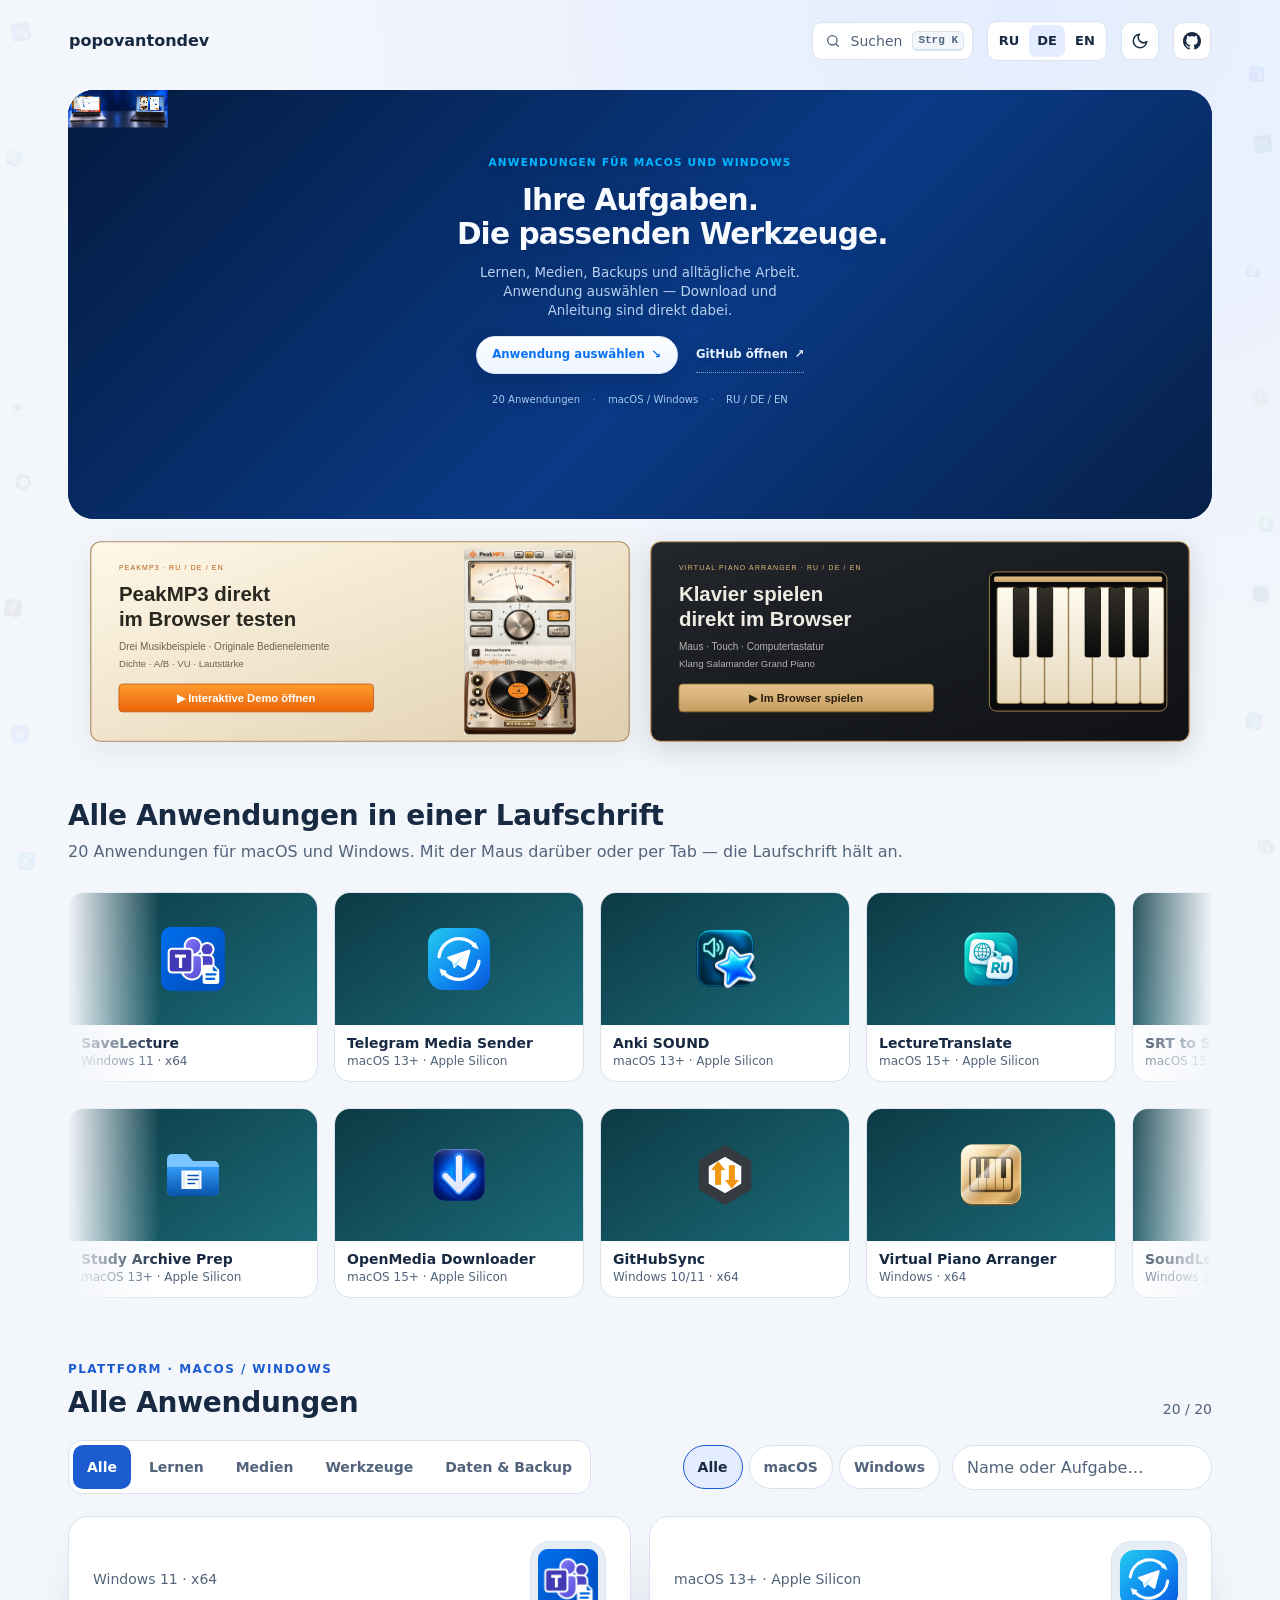
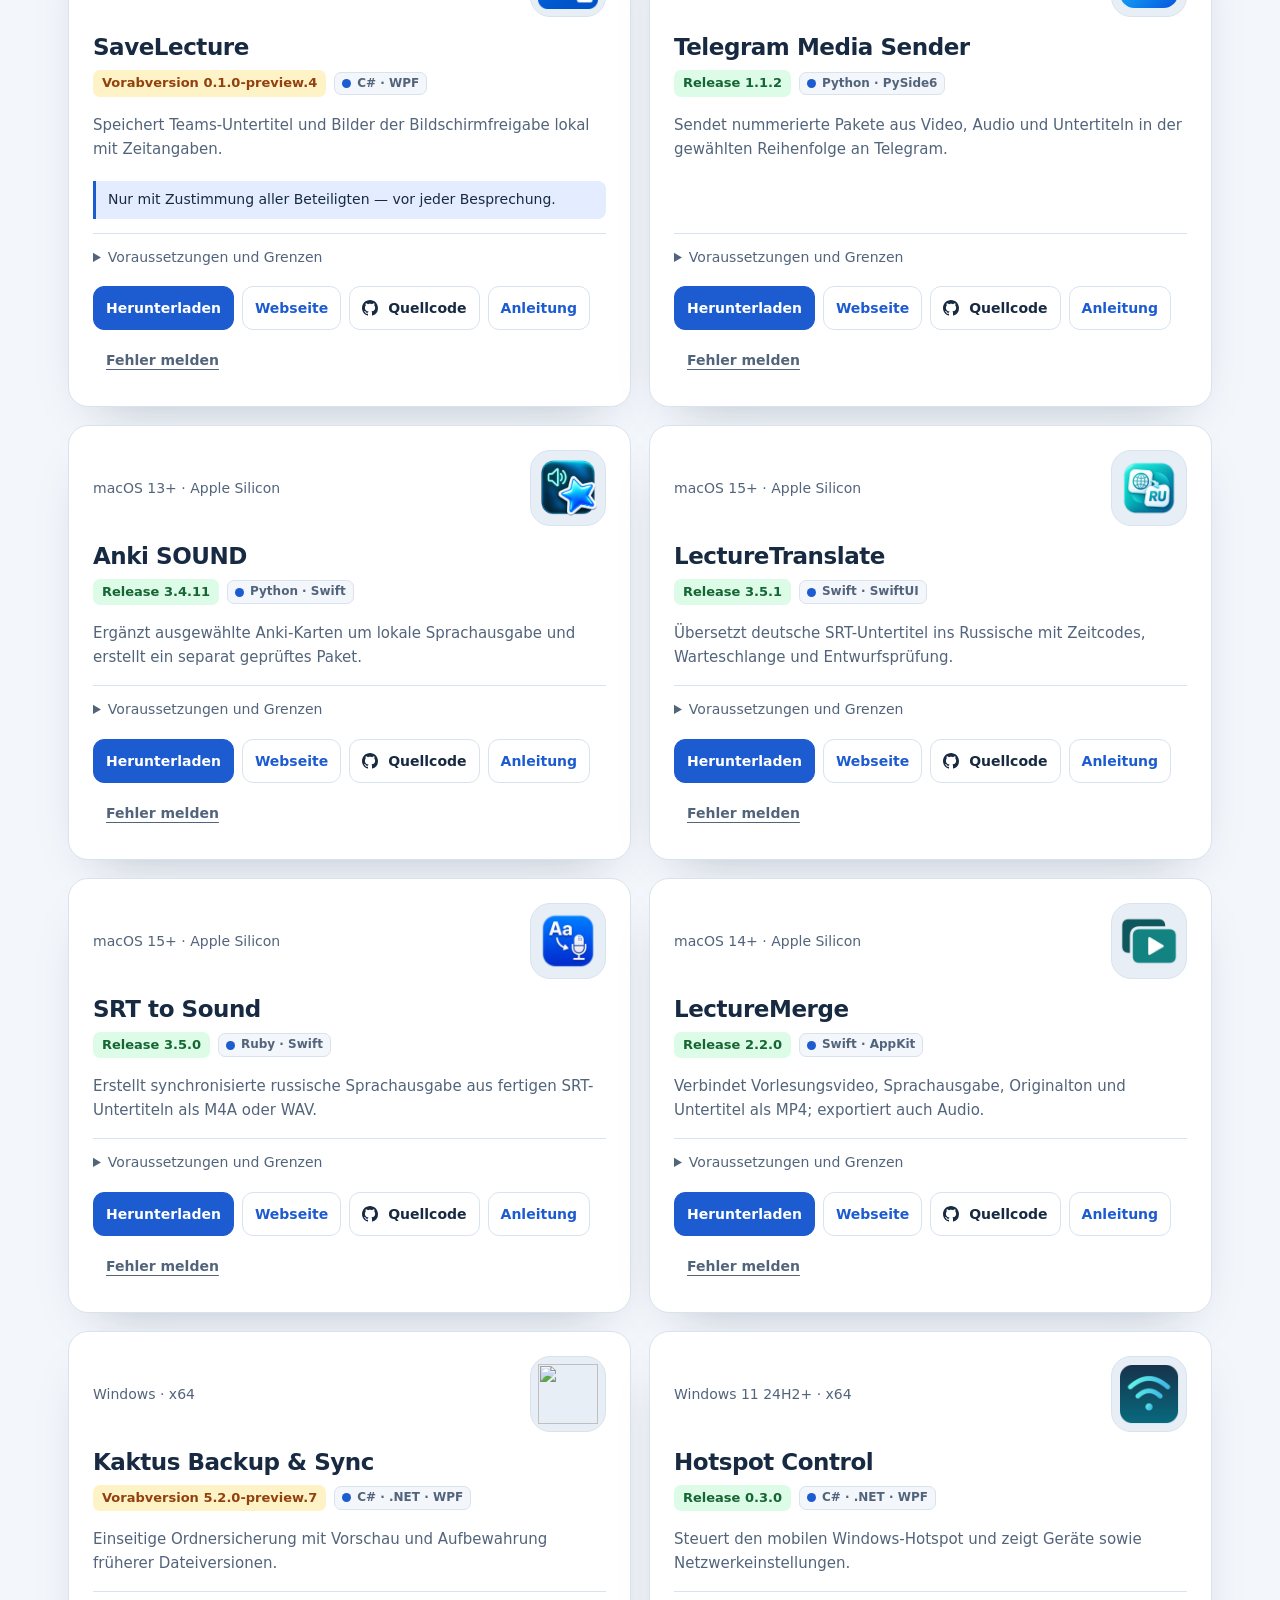
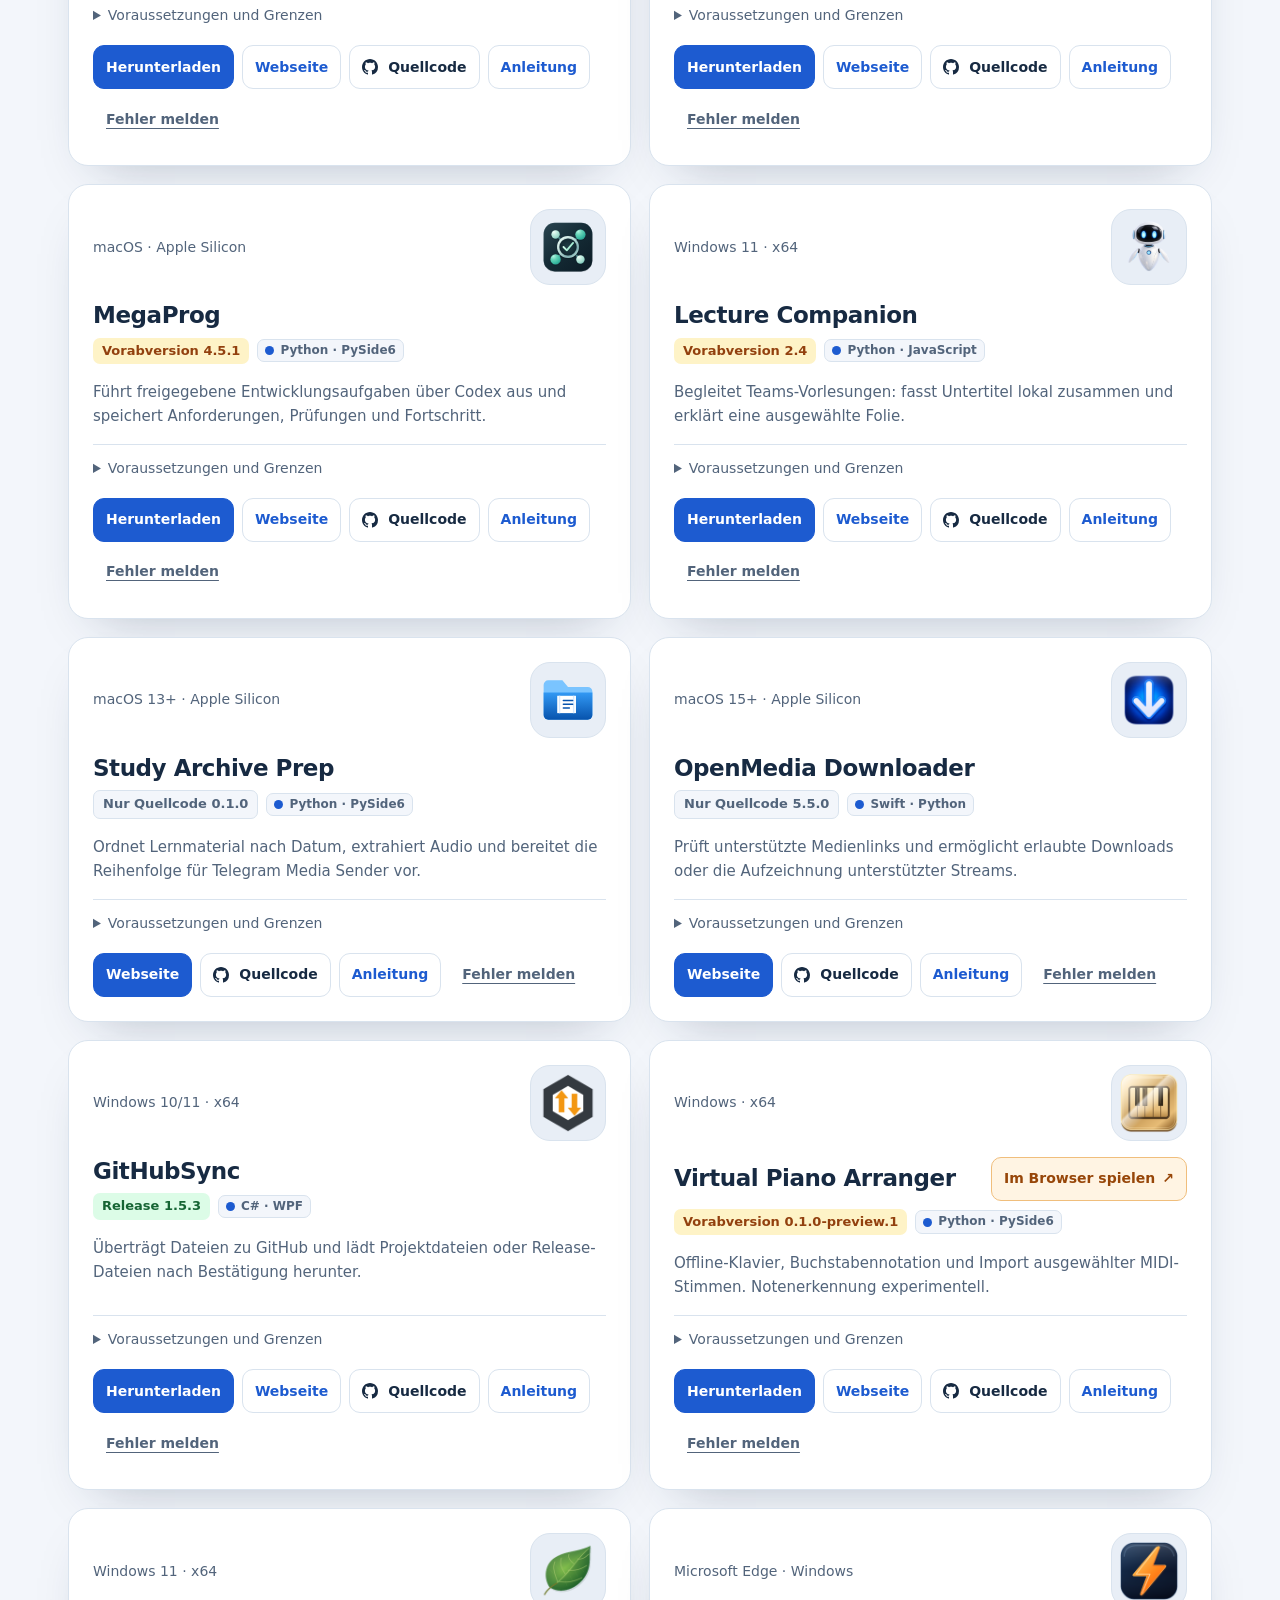
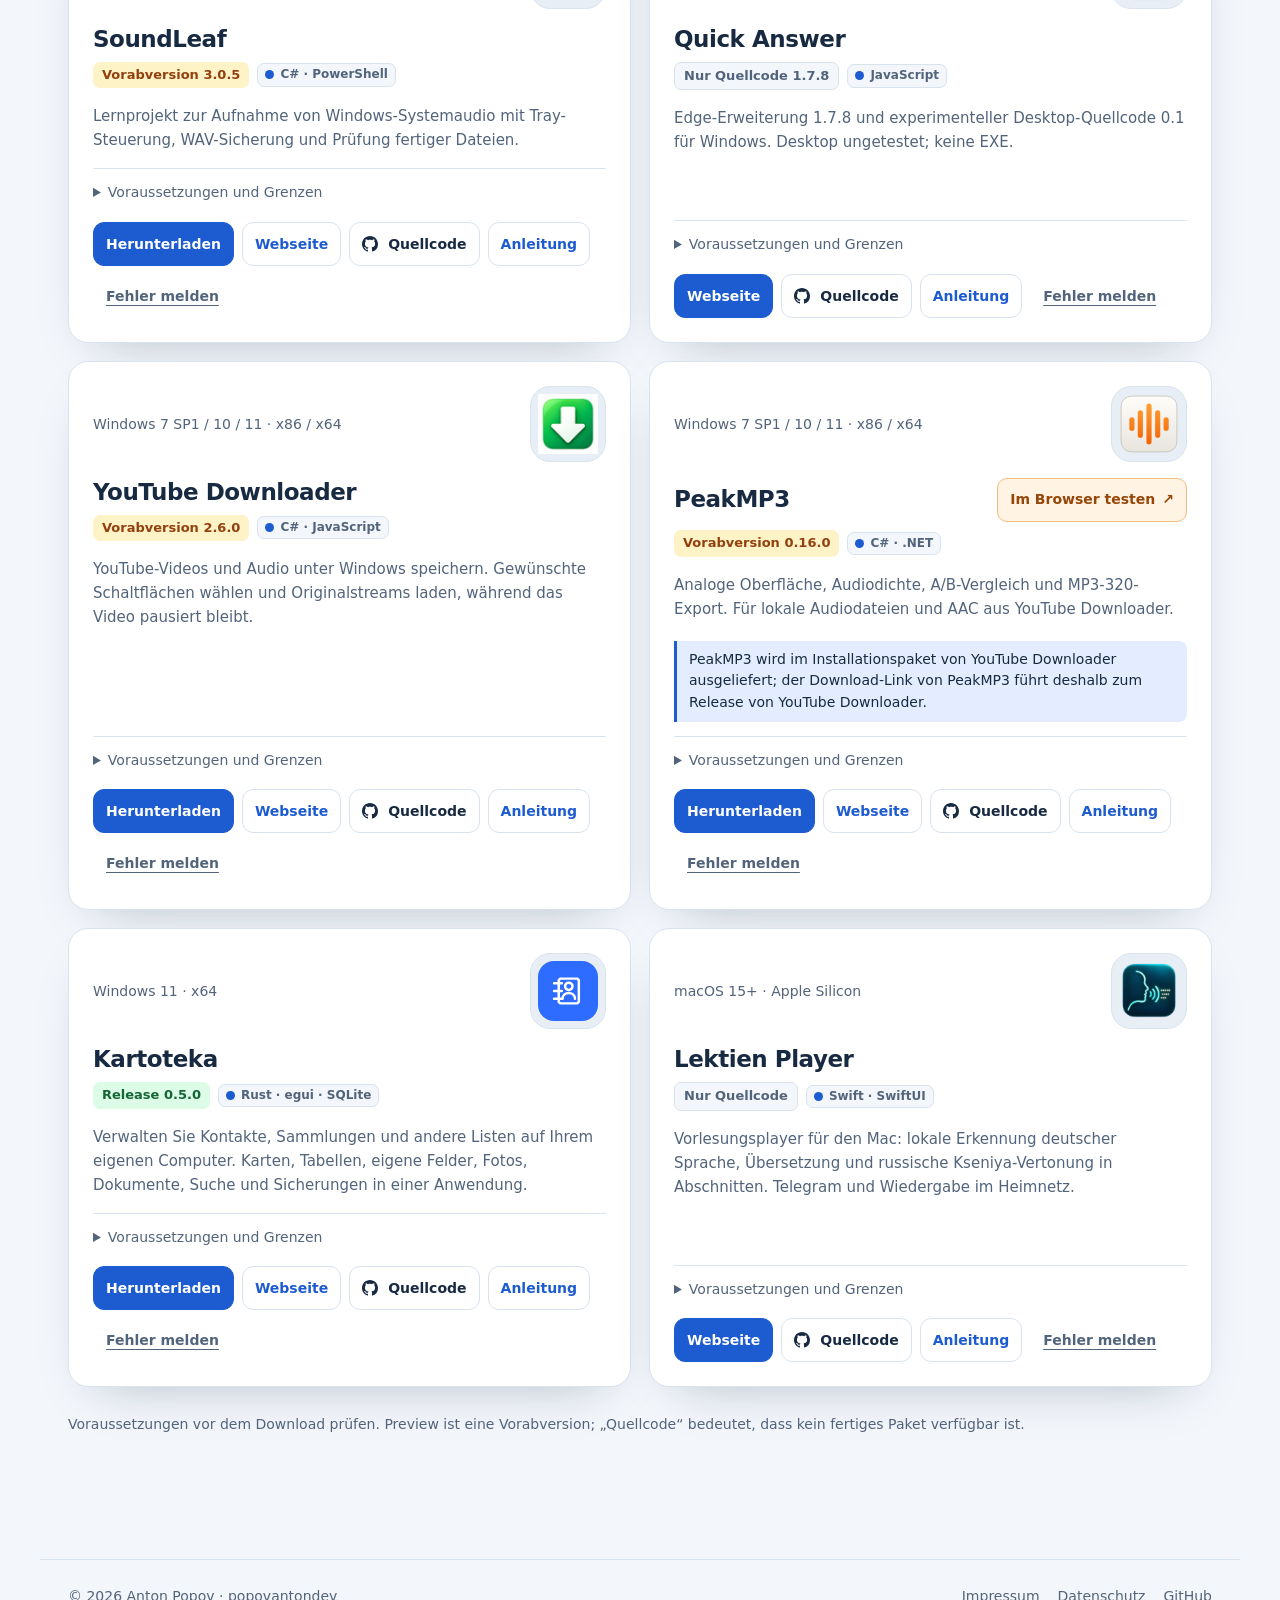
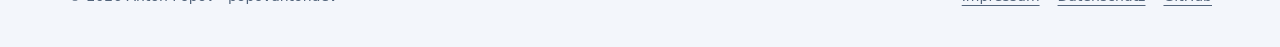
==== commit 6ed9fe98: "catalog: play-in-browser button for the piano Like the PeakMP3 demo button: the piano card and READM" ====
--- a/index.html
+++ b/index.html
@@ -74,7 +74,7 @@
 <details class="requirements"><summary>Voraussetzungen und Grenzen</summary><p>Windows PowerShell 5.1 und .NET Framework 4.6.2+ mit WPF; Git/GCM sind enthalten. EXE ohne digitale Signatur. Uploads benötigen Internet und Schreibzugriff.</p></details>
 <div class="actions"><a class="ppk-btn ppk-btn-primary" href="https://github.com/popovantondev/GitHubSync/releases/tag/v1.5.3">Herunterladen</a><a class="ppk-btn" href="https://popovantondev.github.io/GitHubSync/index.html">Webseite</a><a class="ppk-btn ppk-btn-gh" href="https://github.com/popovantondev/GitHubSync">Quellcode</a><a class="ppk-btn" href="https://popovantondev.github.io/GitHubSync/Guide-de.html">Anleitung</a><a class="ppk-btn support-link" href="https://github.com/popovantondev/GitHubSync/issues/new/choose">Fehler melden</a></div></article><article class="project" id="VirtualPianoArranger" data-platform="windows" data-category="medien" data-keywords="Medien Python · PySide6">
 <div class="project-heading"><span class="project-badge"><img class="project-icon" src="assets/app-icons/VirtualPianoArranger.png" width="64" height="64" alt="" decoding="async" loading="lazy"></span><span class="platform">Windows · x64</span></div>
-<div class="project-title-row"><h2><a href="https://popovantondev.github.io/VirtualPianoArranger/index.html">Virtual Piano Arranger</a></h2></div><p class="project-meta"><span class="status preview">Vorabversion 0.1.0-preview.1</span><span class="ppk-chip"><i class="ppk-dot"></i>Python · PySide6</span></p>
+<div class="project-title-row"><h2><a href="https://popovantondev.github.io/VirtualPianoArranger/index.html">Virtual Piano Arranger</a></h2><a class="try-demo" href="https://popovantondev.github.io/VirtualPianoArranger/play-de.html">Im Browser spielen <span aria-hidden="true">↗</span></a></div><p class="project-meta"><span class="status preview">Vorabversion 0.1.0-preview.1</span><span class="ppk-chip"><i class="ppk-dot"></i>Python · PySide6</span></p>
 <p class="description">Offline-Klavier, Buchstabennotation und Import ausgewählter MIDI-Stimmen. Notenerkennung experimentell.</p>
 <details class="requirements"><summary>Voraussetzungen und Grenzen</summary><p>Windows x64; Python/Qt und separate Erkennungslaufzeit enthalten. EXE unsigniert.</p></details>
 <div class="actions"><a class="ppk-btn ppk-btn-primary" href="https://github.com/popovantondev/VirtualPianoArranger/releases/tag/v0.1.0-preview.1">Herunterladen</a><a class="ppk-btn" href="https://popovantondev.github.io/VirtualPianoArranger/index.html">Webseite</a><a class="ppk-btn ppk-btn-gh" href="https://github.com/popovantondev/VirtualPianoArranger">Quellcode</a><a class="ppk-btn" href="https://popovantondev.github.io/VirtualPianoArranger/Guide-de.html">Anleitung</a><a class="ppk-btn support-link" href="https://github.com/popovantondev/VirtualPianoArranger/issues/new">Fehler melden</a></div></article><article class="project" id="SoundLeaf" data-platform="windows" data-category="medien" data-keywords="Medien C# · PowerShell">
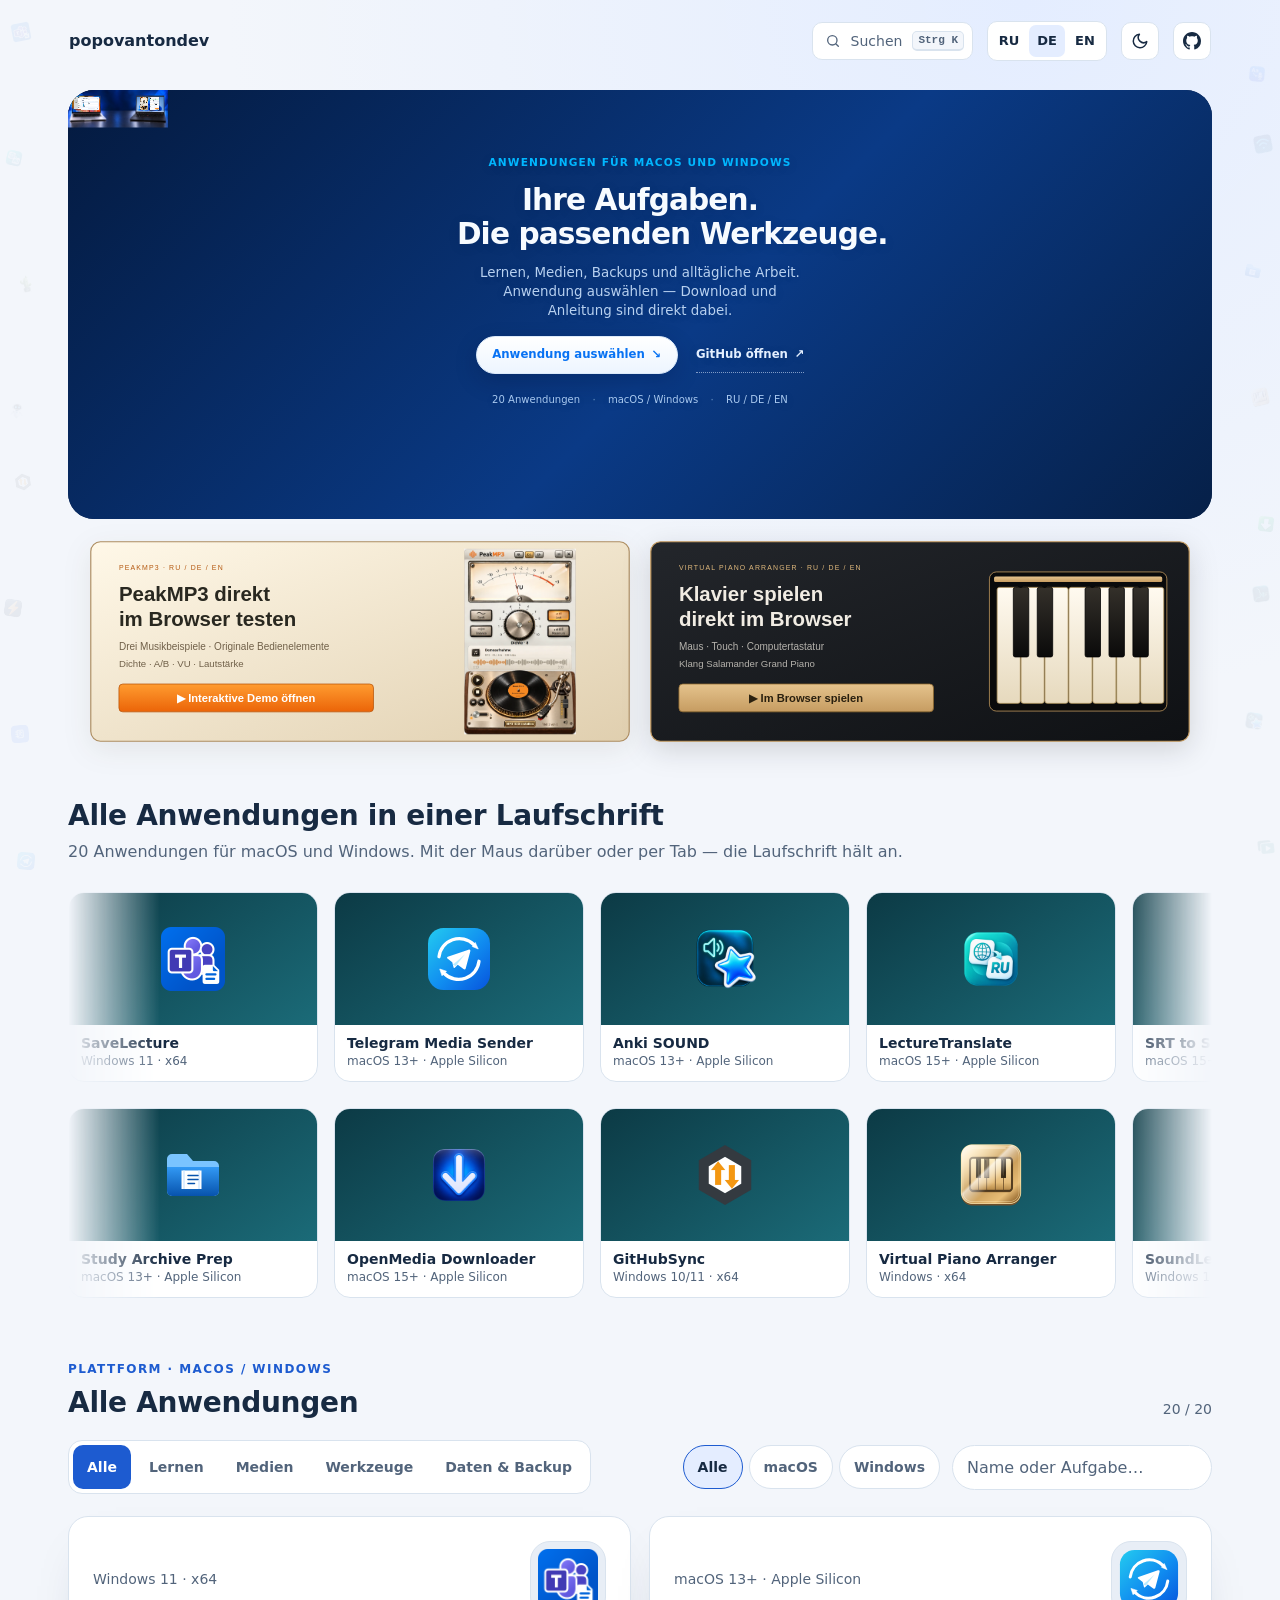
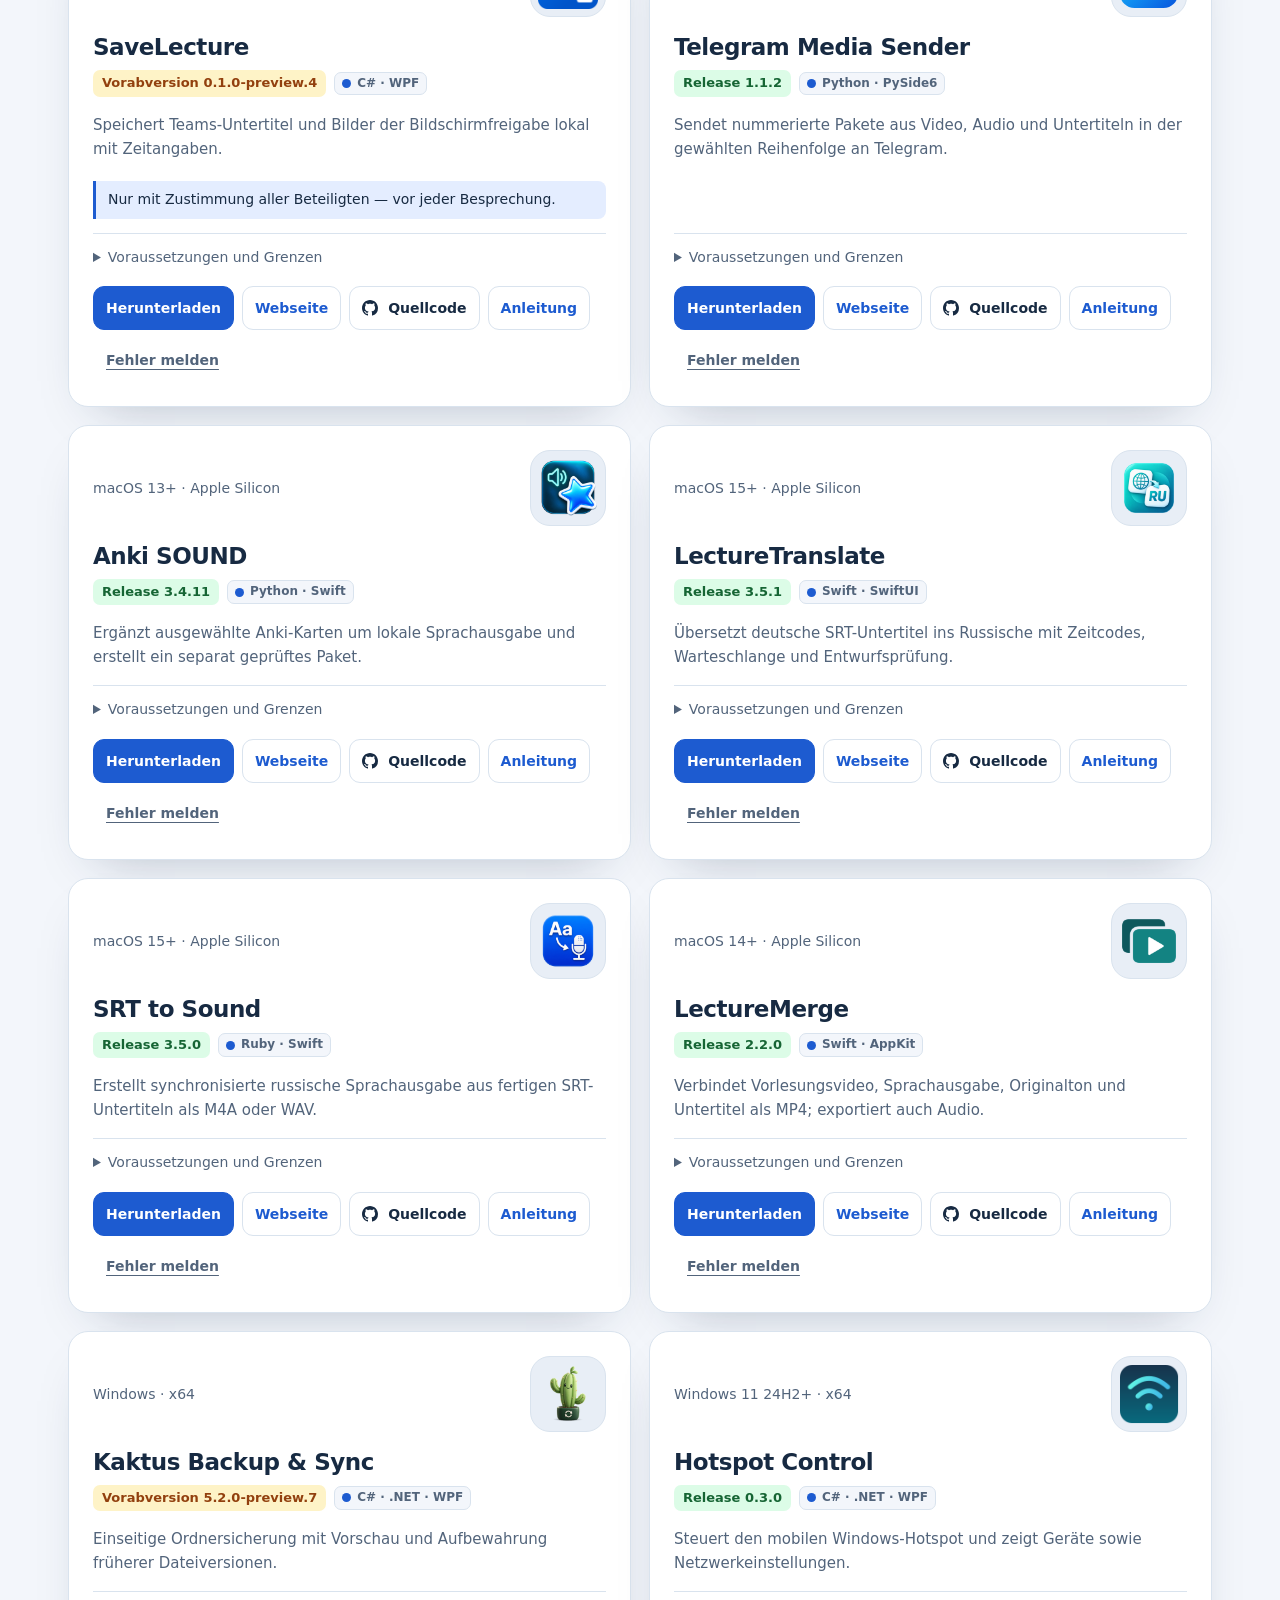
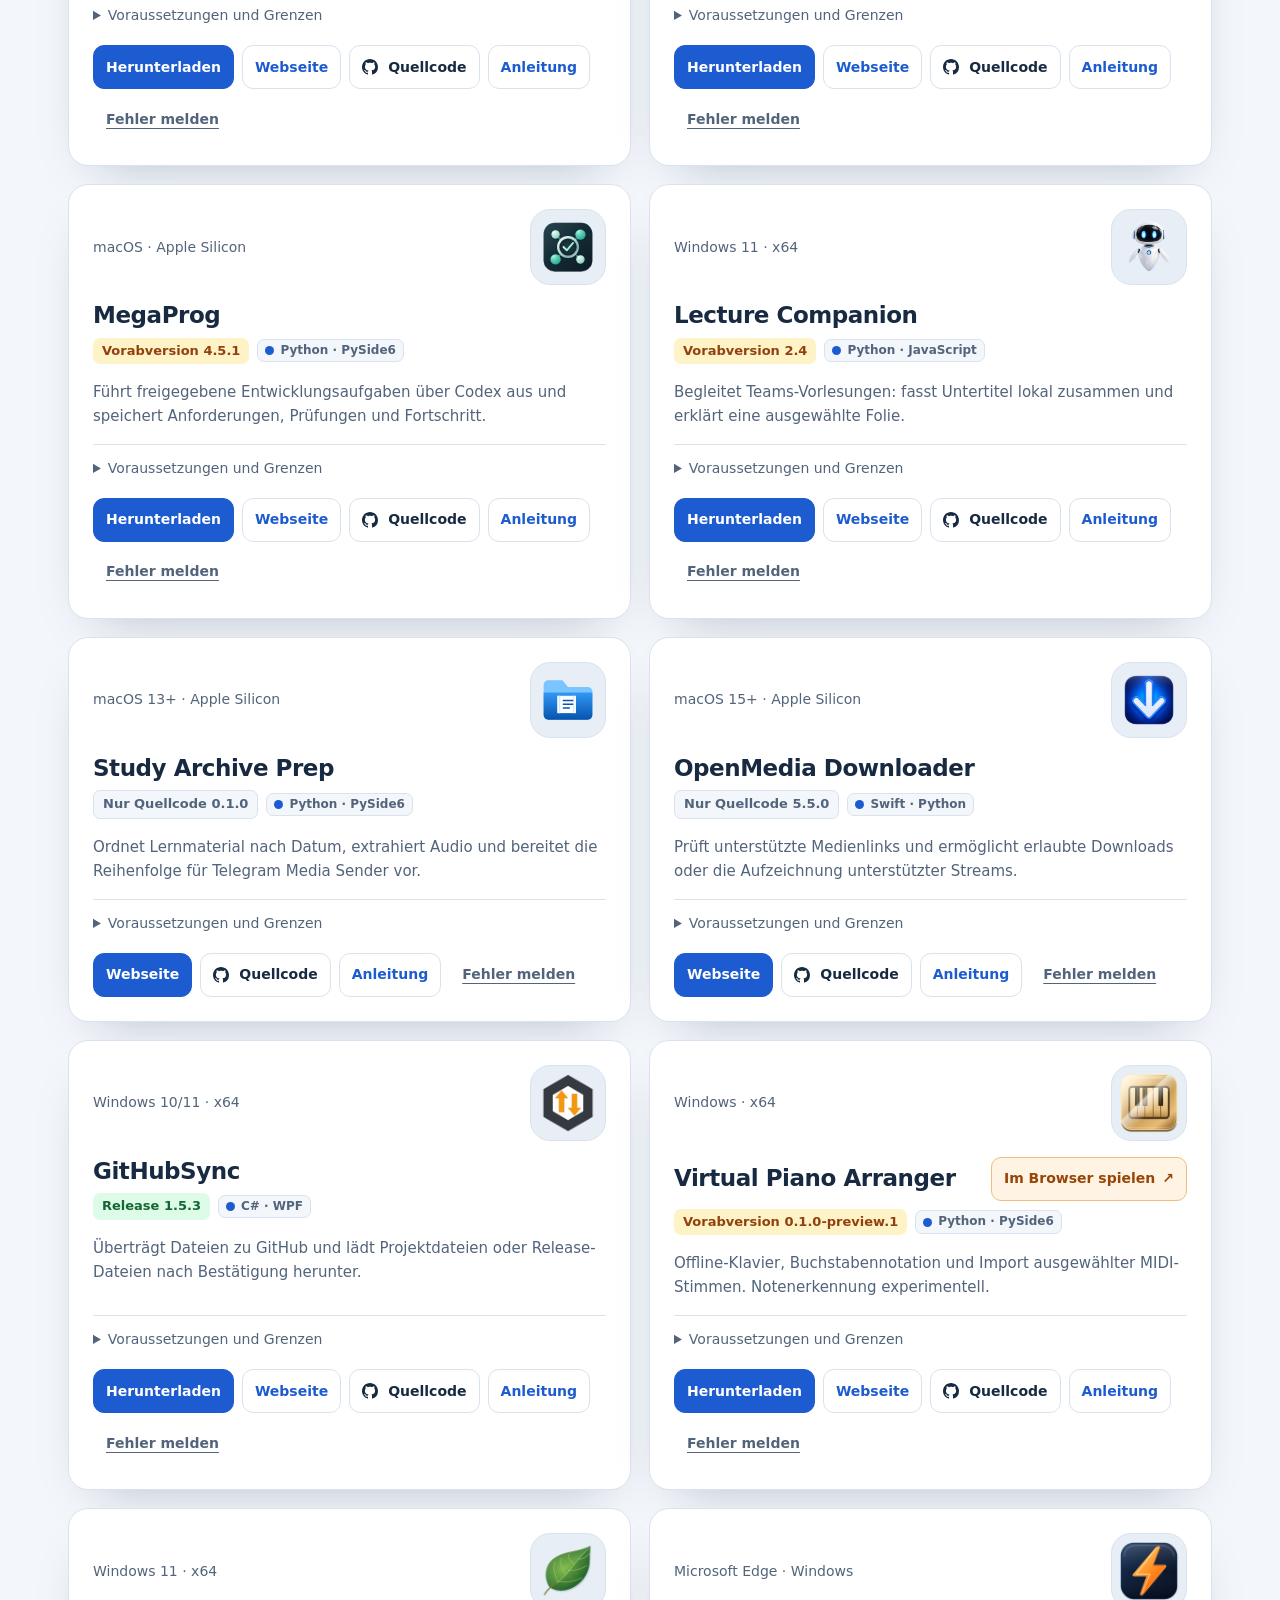
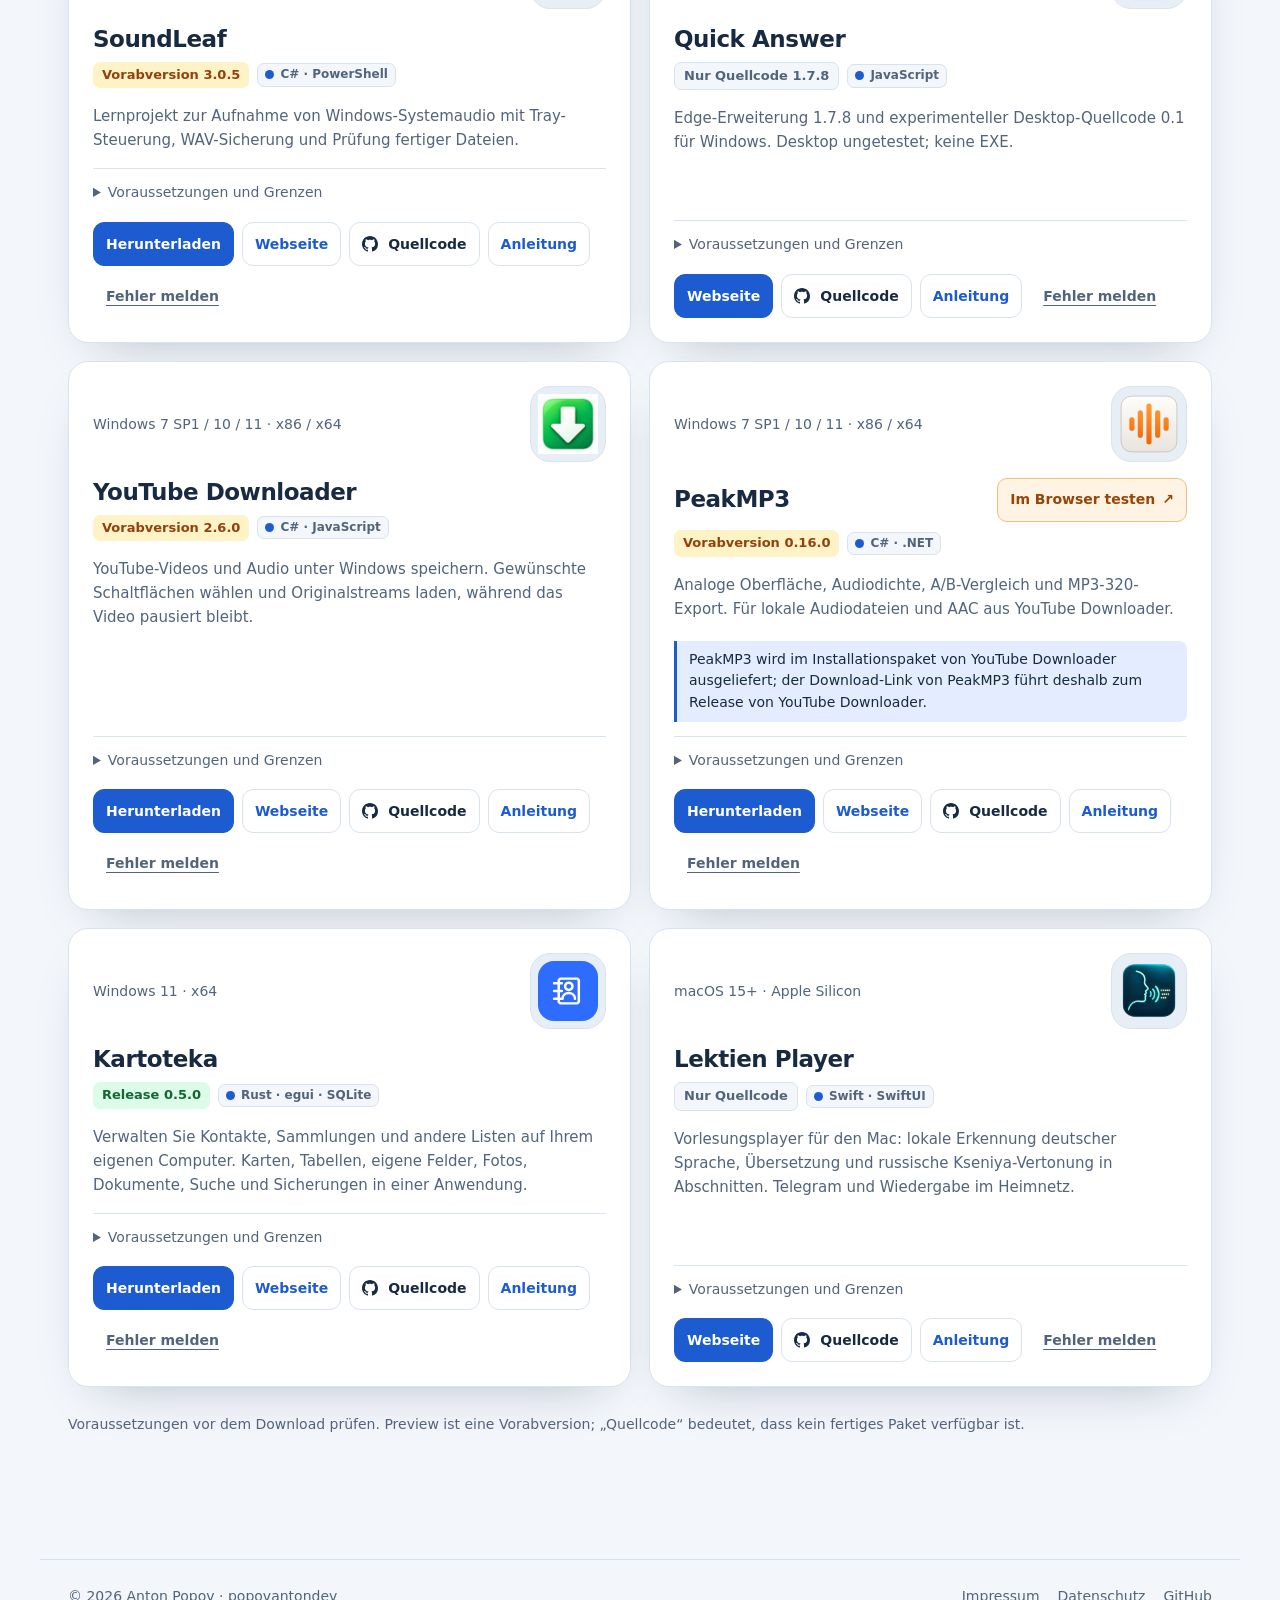
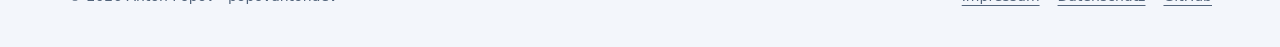
==== commit 792ab177: "perf: lighter icons and studio images, shorter scene wait, music only on Play Program icons downsize" ====
--- a/index.html
+++ b/index.html
@@ -1,8 +1,8 @@
 <!doctype html>
-<html lang="de"><head><meta charset="utf-8"><meta name="viewport" content="width=device-width,initial-scale=1"><meta name="description" content="Lernen, Medien, Backups und alltägliche Arbeit. Anwendung auswählen — Download und Anleitung sind direkt dabei."><meta name="theme-color" content="#f3f6fb" media="(prefers-color-scheme: light)"><meta name="theme-color" content="#0c131b" media="(prefers-color-scheme: dark)"><meta property="og:title" content="popovantondev — Programme"><meta property="og:description" content="Lernen, Medien, Backups und alltägliche Arbeit. Anwendung auswählen — Download und Anleitung sind direkt dabei."><meta property="og:url" content="https://popovantondev.github.io/popovantondev/index.html"><meta property="og:type" content="website"><meta property="og:locale" content="de_DE"><meta property="og:image" content="https://popovantondev.github.io/popovantondev/assets/profile-studio-de.png"><meta property="og:image:width" content="2048"><meta property="og:image:height" content="768"><meta property="og:image:alt" content="Studio-Banner von popovantondev: Anwendungen für macOS und Windows auf zwei Schreibtischen"><meta name="twitter:card" content="summary_large_image"><title>popovantondev — Programme</title><link rel="icon" href="data:,"><script src="assets/kit/kit-theme.js"></script><link rel="stylesheet" href="assets/kit/kit.css?v=2026.11.06-2"><link rel="stylesheet" href="assets/catalog.css?v=kit-2026.11.06-2-r3"><script src="assets/kit/programs.js?v=2026.11.06-2" defer></script><script src="assets/kit/kit.js?v=2026.11.06-2" defer></script><script src="assets/catalog.js?v=kit-2026.11.06-2-r3" defer></script></head>
+<html lang="de"><head><meta charset="utf-8"><meta name="viewport" content="width=device-width,initial-scale=1"><meta name="description" content="Lernen, Medien, Backups und alltägliche Arbeit. Anwendung auswählen — Download und Anleitung sind direkt dabei."><meta name="theme-color" content="#f3f6fb" media="(prefers-color-scheme: light)"><meta name="theme-color" content="#0c131b" media="(prefers-color-scheme: dark)"><meta property="og:title" content="popovantondev — Programme"><meta property="og:description" content="Lernen, Medien, Backups und alltägliche Arbeit. Anwendung auswählen — Download und Anleitung sind direkt dabei."><meta property="og:url" content="https://popovantondev.github.io/popovantondev/index.html"><meta property="og:type" content="website"><meta property="og:locale" content="de_DE"><meta property="og:image" content="https://popovantondev.github.io/popovantondev/assets/profile-studio-de.png"><meta property="og:image:width" content="2048"><meta property="og:image:height" content="768"><meta property="og:image:alt" content="Studio-Banner von popovantondev: Anwendungen für macOS und Windows auf zwei Schreibtischen"><meta name="twitter:card" content="summary_large_image"><title>popovantondev — Programme</title><link rel="icon" href="data:,"><script src="assets/kit/kit-theme.js"></script><link rel="stylesheet" href="assets/kit/kit.css?v=2026.11.06-2"><link rel="stylesheet" href="assets/catalog.css?v=kit-2026.11.06-2-r4"><script src="assets/kit/programs.js?v=2026.11.06-2" defer></script><script src="assets/kit/kit.js?v=2026.11.06-2" defer></script><script src="assets/catalog.js?v=kit-2026.11.06-2-r4" defer></script></head>
 <body class="ppk-page"><a class="ppk-skip" href="#catalog">Zum Inhalt</a>
 <div class="ppk-nav-wrap" id="ppk-nav-wrap"><nav class="ppk-nav" aria-label="Hauptnavigation"><a class="ppk-brand" href="index.html"><span>popovantondev</span></a><span class="ppk-spacer"></span><button class="ppk-search-btn" type="button" data-ppk-open-search aria-label="Programme durchsuchen"><span>Suchen</span><kbd>Strg K</kbd></button><div class="ppk-langs"><a href="index-ru.html" lang="ru" hreflang="ru">RU</a><a href="index.html" lang="de" hreflang="de" aria-current="page">DE</a><a href="index-en.html" lang="en" hreflang="en">EN</a></div><button class="ppk-icon-btn ppk-theme-btn" type="button" data-ppk-theme aria-label="Farbschema wechseln"></button><a class="ppk-icon-btn ppk-gh-btn" href="https://github.com/popovantondev" aria-label="GitHub"></a></nav></div>
-<main class="ppk-shell" id="main"><section class="hero hero-studio"><div class="studio-art" aria-hidden="true"><div class="scene"><img class="photograph" src="assets/studio/studio-desktops.webp" width="2048" height="768" alt="" aria-hidden="true"><div class="desktop mac-desktop" style="transform:matrix3d(0.362478164855,0.00268640514118,0,2.11527963873e-05,-0.00544406398359,0.354618133095,0,-2.39855755711e-05,0,0,1,0,91,127,0,1)" aria-hidden="true"><img class="app translator" src="assets/studio/translate-de.webp" alt=""><div class="sender-window"><div class="titlebar"><span class="traffic"><i></i><i></i><i></i></span>Telegram Media Sender</div><img src="assets/studio/sender-de.webp" alt=""></div></div><div class="desktop windows-desktop" style="transform:matrix3d(0.307737845066,-0.00272982638239,0,-1.96390387222e-05,-0.0464419135057,0.323316632667,0,-2.52904813132e-05,0,0,1,0,1407,139,0,1)" aria-hidden="true"><img class="app peak" src="assets/studio/peak-de.webp" alt=""><img class="app quick" src="assets/studio/quick-de.webp" alt=""></div></div></div><div class="hero-copy"><p class="eyebrow">ANWENDUNGEN FÜR MACOS UND WINDOWS</p><h1><span>Ihre Aufgaben.</span> <span>Die passenden Werkzeuge.</span></h1><p class="lead">Lernen, Medien, Backups und alltägliche Arbeit. Anwendung auswählen — Download und Anleitung sind direkt dabei.</p><div class="hero-actions"><a class="primary" href="#catalog">Anwendung auswählen <span aria-hidden="true">↘</span></a><a href="https://github.com/popovantondev">GitHub öffnen <span aria-hidden="true">↗</span></a></div><div class="hero-meta"><span>20 Anwendungen</span><span>macOS / Windows</span><span>RU / DE / EN</span></div></div></section>
+<main class="ppk-shell" id="main"><section class="hero hero-studio"><div class="studio-art" aria-hidden="true"><div class="scene"><img class="photograph" src="assets/studio/studio-desktops.webp" width="2048" height="768" alt="" aria-hidden="true"><div class="desktop mac-desktop" style="transform:matrix3d(0.362478164855,0.00268640514118,0,2.11527963873e-05,-0.00544406398359,0.354618133095,0,-2.39855755711e-05,0,0,1,0,91,127,0,1)" aria-hidden="true"><img class="app translator" src="assets/studio/translate-de.webp" width="1160" height="756" alt=""><div class="sender-window"><div class="titlebar"><span class="traffic"><i></i><i></i><i></i></span>Telegram Media Sender</div><img src="assets/studio/sender-de.webp" width="1040" height="702" alt=""></div></div><div class="desktop windows-desktop" style="transform:matrix3d(0.307737845066,-0.00272982638239,0,-1.96390387222e-05,-0.0464419135057,0.323316632667,0,-2.52904813132e-05,0,0,1,0,1407,139,0,1)" aria-hidden="true"><img class="app peak" src="assets/studio/peak-de.webp" width="700" height="1163" alt=""><img class="app quick" src="assets/studio/quick-de.webp" width="420" height="586" alt=""></div></div></div><div class="hero-copy"><p class="eyebrow">ANWENDUNGEN FÜR MACOS UND WINDOWS</p><h1><span>Ihre Aufgaben.</span> <span>Die passenden Werkzeuge.</span></h1><p class="lead">Lernen, Medien, Backups und alltägliche Arbeit. Anwendung auswählen — Download und Anleitung sind direkt dabei.</p><div class="hero-actions"><a class="primary" href="#catalog">Anwendung auswählen <span aria-hidden="true">↘</span></a><a href="https://github.com/popovantondev">GitHub öffnen <span aria-hidden="true">↗</span></a></div><div class="hero-meta"><span>20 Anwendungen</span><span>macOS / Windows</span><span>RU / DE / EN</span></div></div></section>
 <div class="demo-feature-row"><a class="peak-demo-feature" href="https://popovantondev.github.io/PeakMP3/index.html#demo"><img src="assets/peakmp3-demo-de.svg" width="1400" height="520" alt="PeakMP3 — Im Browser testen" loading="lazy"></a><a class="peak-demo-feature piano-demo-feature" href="https://popovantondev.github.io/VirtualPianoArranger/play-de.html"><img src="assets/piano-demo-de.svg" width="1400" height="520" alt="Virtual Piano Arranger — Im Browser spielen" loading="lazy"></a></div>
 <section id="marquee" class="ppk-section marquee-section" aria-labelledby="marquee-title"><h2 id="marquee-title">Alle Anwendungen in einer Laufschrift</h2><p class="ppk-sub">20 Anwendungen für macOS und Windows. Mit der Maus darüber oder per Tab — die Laufschrift hält an.</p><div class="marquee marquee-forward"><div class="marquee-track"><div class="marquee-set"><a class="marquee-card" href="https://popovantondev.github.io/SaveLecture/index.html"><span class="marquee-shot"><img src="assets/app-icons/SaveLecture.png" width="64" height="64" alt="" decoding="async" loading="lazy"></span><span class="marquee-meta"><b>SaveLecture</b><small>Windows 11 · x64</small></span></a><a class="marquee-card" href="https://popovantondev.github.io/TelegramMediaSender/index.html"><span class="marquee-shot"><img src="assets/app-icons/TelegramMediaSender.svg" width="64" height="64" alt="" decoding="async" loading="lazy"></span><span class="marquee-meta"><b>Telegram Media Sender</b><small>macOS 13+ · Apple Silicon</small></span></a><a class="marquee-card" href="https://popovantondev.github.io/AnkiSound/index.html"><span class="marquee-shot"><img src="assets/app-icons/AnkiSound.png" width="64" height="64" alt="" decoding="async" loading="lazy"></span><span class="marquee-meta"><b>Anki SOUND</b><small>macOS 13+ · Apple Silicon</small></span></a><a class="marquee-card" href="https://popovantondev.github.io/LectureTranslate/index.html"><span class="marquee-shot"><img src="assets/app-icons/LectureTranslate.png" width="64" height="64" alt="" decoding="async" loading="lazy"></span><span class="marquee-meta"><b>LectureTranslate</b><small>macOS 15+ · Apple Silicon</small></span></a><a class="marquee-card" href="https://popovantondev.github.io/SRTtoSound/index.html"><span class="marquee-shot"><img src="assets/app-icons/SRTtoSound.png" width="64" height="64" alt="" decoding="async" loading="lazy"></span><span class="marquee-meta"><b>SRT to Sound</b><small>macOS 15+ · Apple Silicon</small></span></a><a class="marquee-card" href="https://popovantondev.github.io/LectureMerge/index.html"><span class="marquee-shot"><img src="assets/app-icons/LectureMerge.png" width="64" height="64" alt="" decoding="async" loading="lazy"></span><span class="marquee-meta"><b>LectureMerge</b><small>macOS 14+ · Apple Silicon</small></span></a><a class="marquee-card" href="https://popovantondev.github.io/Kaktus-Backup-Sync/index.html"><span class="marquee-shot"><img src="assets/app-icons/Kaktus-Backup-Sync.png" width="64" height="64" alt="" decoding="async" loading="lazy"></span><span class="marquee-meta"><b>Kaktus Backup &amp; Sync</b><small>Windows · x64</small></span></a><a class="marquee-card" href="https://popovantondev.github.io/HotspotControl/index.html"><span class="marquee-shot"><img src="assets/app-icons/HotspotControl.ico" width="64" height="64" alt="" decoding="async" loading="lazy"></span><span class="marquee-meta"><b>Hotspot Control</b><small>Windows 11 24H2+ · x64</small></span></a><a class="marquee-card" href="https://popovantondev.github.io/MegaProg/index.html"><span class="marquee-shot"><img src="assets/app-icons/MegaProg.svg" width="64" height="64" alt="" decoding="async" loading="lazy"></span><span class="marquee-meta"><b>MegaProg</b><small>macOS · Apple Silicon</small></span></a><a class="marquee-card" href="https://popovantondev.github.io/LectureCompanion/index.html"><span class="marquee-shot"><img src="assets/app-icons/LectureCompanion.png" width="64" height="64" alt="" decoding="async" loading="lazy"></span><span class="marquee-meta"><b>Lecture Companion</b><small>Windows 11 · x64</small></span></a></div><div class="marquee-set" aria-hidden="true"><a class="marquee-card" href="https://popovantondev.github.io/SaveLecture/index.html" tabindex="-1"><span class="marquee-shot"><img src="assets/app-icons/SaveLecture.png" width="64" height="64" alt="" decoding="async" loading="lazy"></span><span class="marquee-meta"><b>SaveLecture</b><small>Windows 11 · x64</small></span></a><a class="marquee-card" href="https://popovantondev.github.io/TelegramMediaSender/index.html" tabindex="-1"><span class="marquee-shot"><img src="assets/app-icons/TelegramMediaSender.svg" width="64" height="64" alt="" decoding="async" loading="lazy"></span><span class="marquee-meta"><b>Telegram Media Sender</b><small>macOS 13+ · Apple Silicon</small></span></a><a class="marquee-card" href="https://popovantondev.github.io/AnkiSound/index.html" tabindex="-1"><span class="marquee-shot"><img src="assets/app-icons/AnkiSound.png" width="64" height="64" alt="" decoding="async" loading="lazy"></span><span class="marquee-meta"><b>Anki SOUND</b><small>macOS 13+ · Apple Silicon</small></span></a><a class="marquee-card" href="https://popovantondev.github.io/LectureTranslate/index.html" tabindex="-1"><span class="marquee-shot"><img src="assets/app-icons/LectureTranslate.png" width="64" height="64" alt="" decoding="async" loading="lazy"></span><span class="marquee-meta"><b>LectureTranslate</b><small>macOS 15+ · Apple Silicon</small></span></a><a class="marquee-card" href="https://popovantondev.github.io/SRTtoSound/index.html" tabindex="-1"><span class="marquee-shot"><img src="assets/app-icons/SRTtoSound.png" width="64" height="64" alt="" decoding="async" loading="lazy"></span><span class="marquee-meta"><b>SRT to Sound</b><small>macOS 15+ · Apple Silicon</small></span></a><a class="marquee-card" href="https://popovantondev.github.io/LectureMerge/index.html" tabindex="-1"><span class="marquee-shot"><img src="assets/app-icons/LectureMerge.png" width="64" height="64" alt="" decoding="async" loading="lazy"></span><span class="marquee-meta"><b>LectureMerge</b><small>macOS 14+ · Apple Silicon</small></span></a><a class="marquee-card" href="https://popovantondev.github.io/Kaktus-Backup-Sync/index.html" tabindex="-1"><span class="marquee-shot"><img src="assets/app-icons/Kaktus-Backup-Sync.png" width="64" height="64" alt="" decoding="async" loading="lazy"></span><span class="marquee-meta"><b>Kaktus Backup &amp; Sync</b><small>Windows · x64</small></span></a><a class="marquee-card" href="https://popovantondev.github.io/HotspotControl/index.html" tabindex="-1"><span class="marquee-shot"><img src="assets/app-icons/HotspotControl.ico" width="64" height="64" alt="" decoding="async" loading="lazy"></span><span class="marquee-meta"><b>Hotspot Control</b><small>Windows 11 24H2+ · x64</small></span></a><a class="marquee-card" href="https://popovantondev.github.io/MegaProg/index.html" tabindex="-1"><span class="marquee-shot"><img src="assets/app-icons/MegaProg.svg" width="64" height="64" alt="" decoding="async" loading="lazy"></span><span class="marquee-meta"><b>MegaProg</b><small>macOS · Apple Silicon</small></span></a><a class="marquee-card" href="https://popovantondev.github.io/LectureCompanion/index.html" tabindex="-1"><span class="marquee-shot"><img src="assets/app-icons/LectureCompanion.png" width="64" height="64" alt="" decoding="async" loading="lazy"></span><span class="marquee-meta"><b>Lecture Companion</b><small>Windows 11 · x64</small></span></a></div></div></div><div class="marquee marquee-reverse"><div class="marquee-track"><div class="marquee-set"><a class="marquee-card" href="https://popovantondev.github.io/StudyArchivePrep/index.html"><span class="marquee-shot"><img src="assets/app-icons/StudyArchivePrep.svg" width="64" height="64" alt="" decoding="async" loading="lazy"></span><span class="marquee-meta"><b>Study Archive Prep</b><small>macOS 13+ · Apple Silicon</small></span></a><a class="marquee-card" href="https://popovantondev.github.io/openmedia-downloader/index.html"><span class="marquee-shot"><img src="assets/app-icons/openmedia-downloader.png" width="64" height="64" alt="" decoding="async" loading="lazy"></span><span class="marquee-meta"><b>OpenMedia Downloader</b><small>macOS 15+ · Apple Silicon</small></span></a><a class="marquee-card" href="https://popovantondev.github.io/GitHubSync/index.html"><span class="marquee-shot"><img src="assets/app-icons/GitHubSync.png" width="64" height="64" alt="" decoding="async" loading="lazy"></span><span class="marquee-meta"><b>GitHubSync</b><small>Windows 10/11 · x64</small></span></a><a class="marquee-card" href="https://popovantondev.github.io/VirtualPianoArranger/index.html"><span class="marquee-shot"><img src="assets/app-icons/VirtualPianoArranger.png" width="64" height="64" alt="" decoding="async" loading="lazy"></span><span class="marquee-meta"><b>Virtual Piano Arranger</b><small>Windows · x64</small></span></a><a class="marquee-card" href="https://popovantondev.github.io/SoundLeaf/index.html"><span class="marquee-shot"><img src="assets/app-icons/SoundLeaf.png" width="64" height="64" alt="" decoding="async" loading="lazy"></span><span class="marquee-meta"><b>SoundLeaf</b><small>Windows 11 · x64</small></span></a><a class="marquee-card" href="https://popovantondev.github.io/QuickAnswer/index.html"><span class="marquee-shot"><img src="assets/app-icons/QuickAnswer.png" width="64" height="64" alt="" decoding="async" loading="lazy"></span><span class="marquee-meta"><b>Quick Answer</b><small>Microsoft Edge · Windows</small></span></a><a class="marquee-card" href="https://popovantondev.github.io/YouTubeDownloader/index.html"><span class="marquee-shot"><img src="assets/app-icons/YouTubeDownloader.png" width="64" height="64" alt="" decoding="async" loading="lazy"></span><span class="marquee-meta"><b>YouTube Downloader</b><small>Windows 7 SP1 / 10 / 11 · x86 / x64</small></span></a><a class="marquee-card" href="https://popovantondev.github.io/PeakMP3/index.html"><span class="marquee-shot"><img src="assets/app-icons/PeakMP3.svg" width="64" height="64" alt="" decoding="async" loading="lazy"></span><span class="marquee-meta"><b>PeakMP3</b><small>Windows 7 SP1 / 10 / 11 · x86 / x64</small></span></a><a class="marquee-card" href="https://popovantondev.github.io/Kartoteka/index.html"><span class="marquee-shot"><img src="assets/app-icons/Kartoteka.svg" width="64" height="64" alt="" decoding="async" loading="lazy"></span><span class="marquee-meta"><b>Kartoteka</b><small>Windows 11 · x64</small></span></a><a class="marquee-card" href="https://popovantondev.github.io/LektienPlayer/index.html"><span class="marquee-shot"><img src="assets/icons/lektien-player.png" width="64" height="64" alt="" decoding="async" loading="lazy"></span><span class="marquee-meta"><b>Lektien Player</b><small>macOS 15+ · Apple Silicon</small></span></a></div><div class="marquee-set" aria-hidden="true"><a class="marquee-card" href="https://popovantondev.github.io/StudyArchivePrep/index.html" tabindex="-1"><span class="marquee-shot"><img src="assets/app-icons/StudyArchivePrep.svg" width="64" height="64" alt="" decoding="async" loading="lazy"></span><span class="marquee-meta"><b>Study Archive Prep</b><small>macOS 13+ · Apple Silicon</small></span></a><a class="marquee-card" href="https://popovantondev.github.io/openmedia-downloader/index.html" tabindex="-1"><span class="marquee-shot"><img src="assets/app-icons/openmedia-downloader.png" width="64" height="64" alt="" decoding="async" loading="lazy"></span><span class="marquee-meta"><b>OpenMedia Downloader</b><small>macOS 15+ · Apple Silicon</small></span></a><a class="marquee-card" href="https://popovantondev.github.io/GitHubSync/index.html" tabindex="-1"><span class="marquee-shot"><img src="assets/app-icons/GitHubSync.png" width="64" height="64" alt="" decoding="async" loading="lazy"></span><span class="marquee-meta"><b>GitHubSync</b><small>Windows 10/11 · x64</small></span></a><a class="marquee-card" href="https://popovantondev.github.io/VirtualPianoArranger/index.html" tabindex="-1"><span class="marquee-shot"><img src="assets/app-icons/VirtualPianoArranger.png" width="64" height="64" alt="" decoding="async" loading="lazy"></span><span class="marquee-meta"><b>Virtual Piano Arranger</b><small>Windows · x64</small></span></a><a class="marquee-card" href="https://popovantondev.github.io/SoundLeaf/index.html" tabindex="-1"><span class="marquee-shot"><img src="assets/app-icons/SoundLeaf.png" width="64" height="64" alt="" decoding="async" loading="lazy"></span><span class="marquee-meta"><b>SoundLeaf</b><small>Windows 11 · x64</small></span></a><a class="marquee-card" href="https://popovantondev.github.io/QuickAnswer/index.html" tabindex="-1"><span class="marquee-shot"><img src="assets/app-icons/QuickAnswer.png" width="64" height="64" alt="" decoding="async" loading="lazy"></span><span class="marquee-meta"><b>Quick Answer</b><small>Microsoft Edge · Windows</small></span></a><a class="marquee-card" href="https://popovantondev.github.io/YouTubeDownloader/index.html" tabindex="-1"><span class="marquee-shot"><img src="assets/app-icons/YouTubeDownloader.png" width="64" height="64" alt="" decoding="async" loading="lazy"></span><span class="marquee-meta"><b>YouTube Downloader</b><small>Windows 7 SP1 / 10 / 11 · x86 / x64</small></span></a><a class="marquee-card" href="https://popovantondev.github.io/PeakMP3/index.html" tabindex="-1"><span class="marquee-shot"><img src="assets/app-icons/PeakMP3.svg" width="64" height="64" alt="" decoding="async" loading="lazy"></span><span class="marquee-meta"><b>PeakMP3</b><small>Windows 7 SP1 / 10 / 11 · x86 / x64</small></span></a><a class="marquee-card" href="https://popovantondev.github.io/Kartoteka/index.html" tabindex="-1"><span class="marquee-shot"><img src="assets/app-icons/Kartoteka.svg" width="64" height="64" alt="" decoding="async" loading="lazy"></span><span class="marquee-meta"><b>Kartoteka</b><small>Windows 11 · x64</small></span></a><a class="marquee-card" href="https://popovantondev.github.io/LektienPlayer/index.html" tabindex="-1"><span class="marquee-shot"><img src="assets/icons/lektien-player.png" width="64" height="64" alt="" decoding="async" loading="lazy"></span><span class="marquee-meta"><b>Lektien Player</b><small>macOS 15+ · Apple Silicon</small></span></a></div></div></div></section>
 <section id="catalog" class="ppk-section" aria-labelledby="catalog-title"><div class="catalog-top"><div><p class="eyebrow">Plattform · macOS / Windows</p><h2 id="catalog-title">Alle Anwendungen</h2></div><span class="result-count" id="result-count" aria-live="polite">20 / 20</span></div>
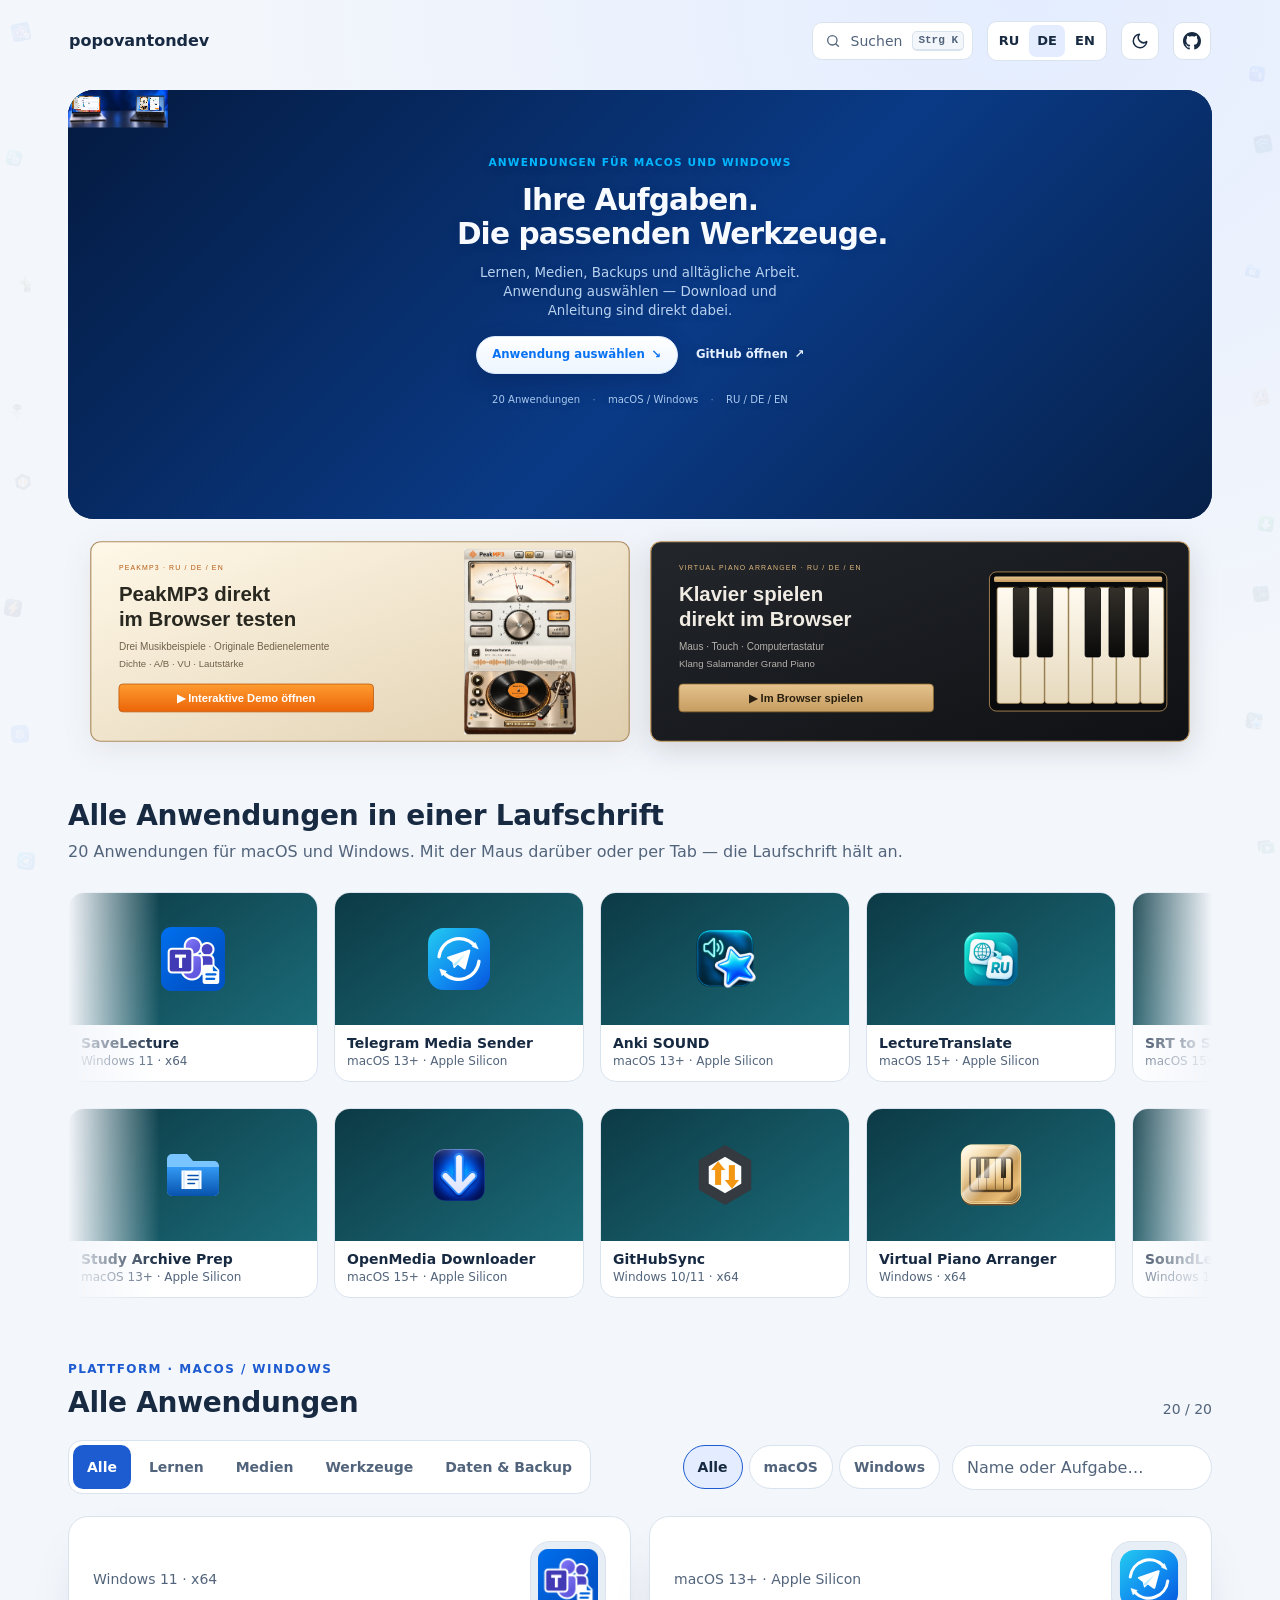
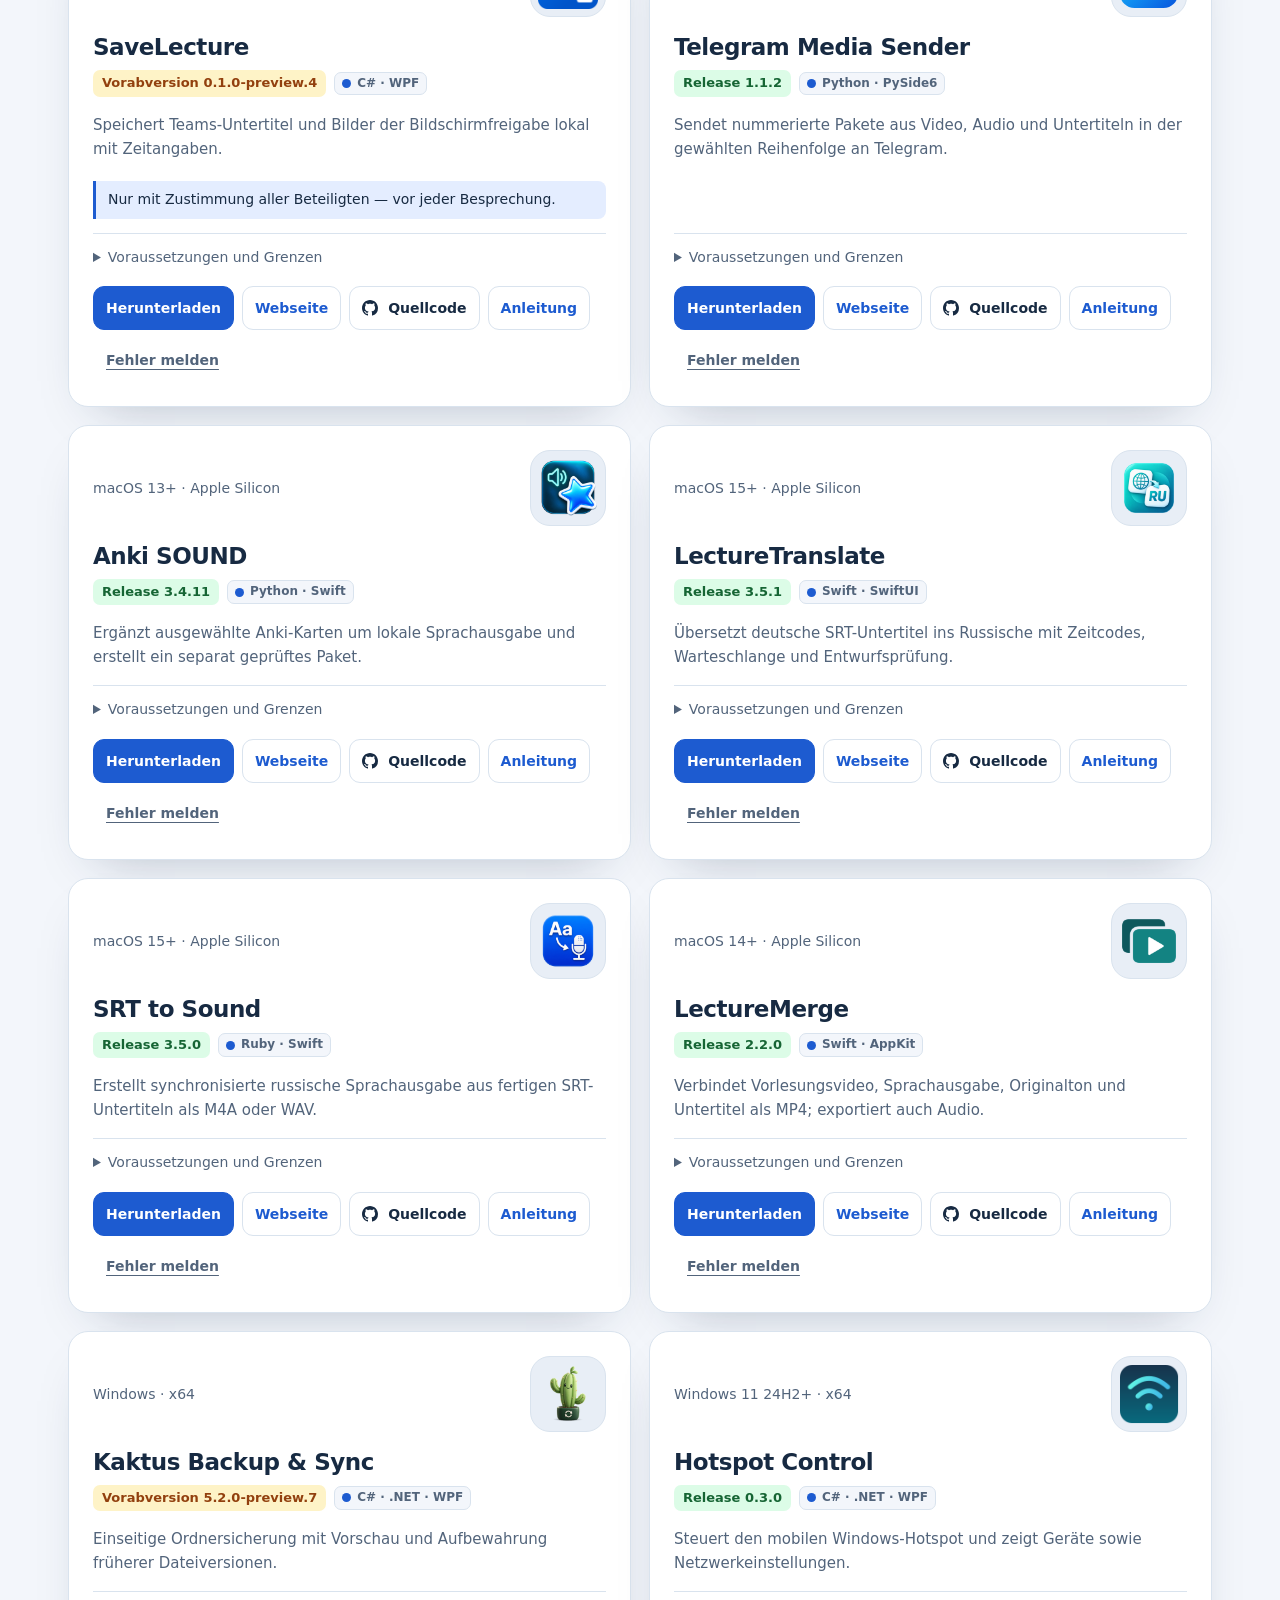
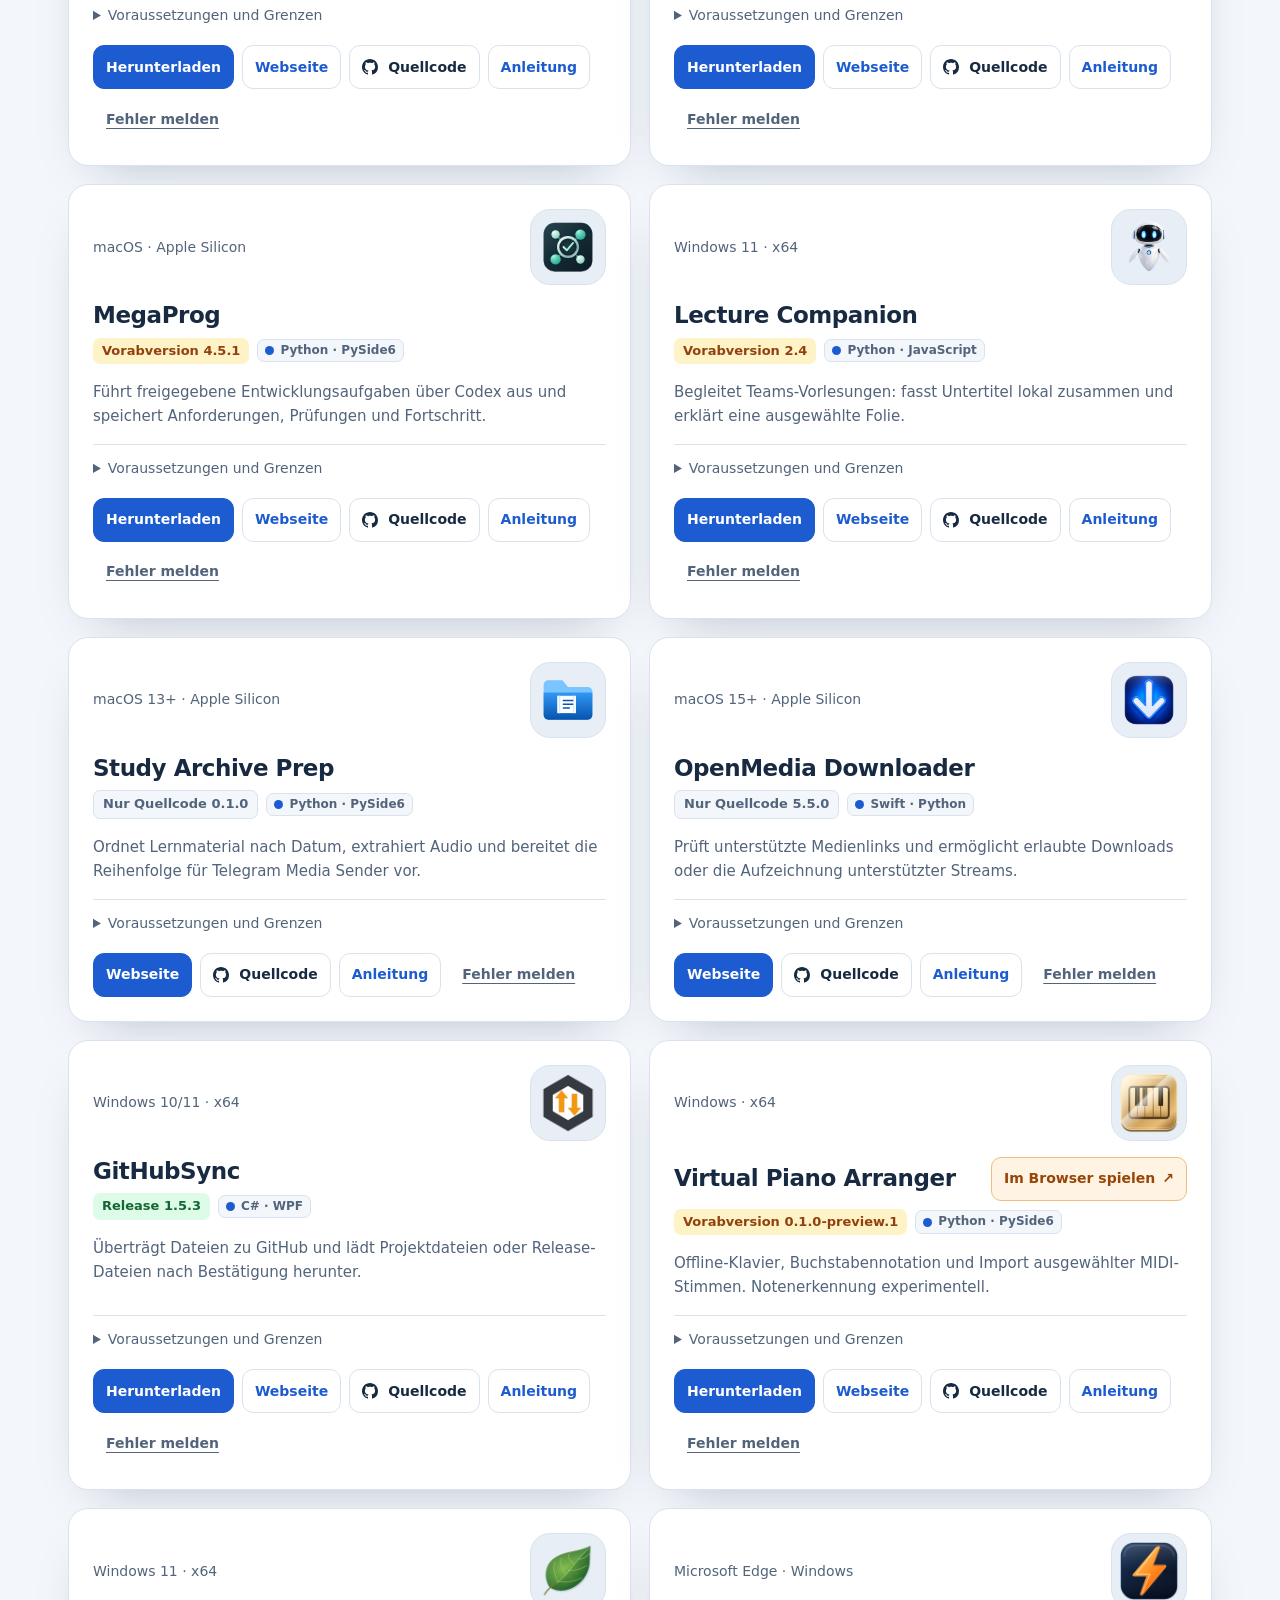
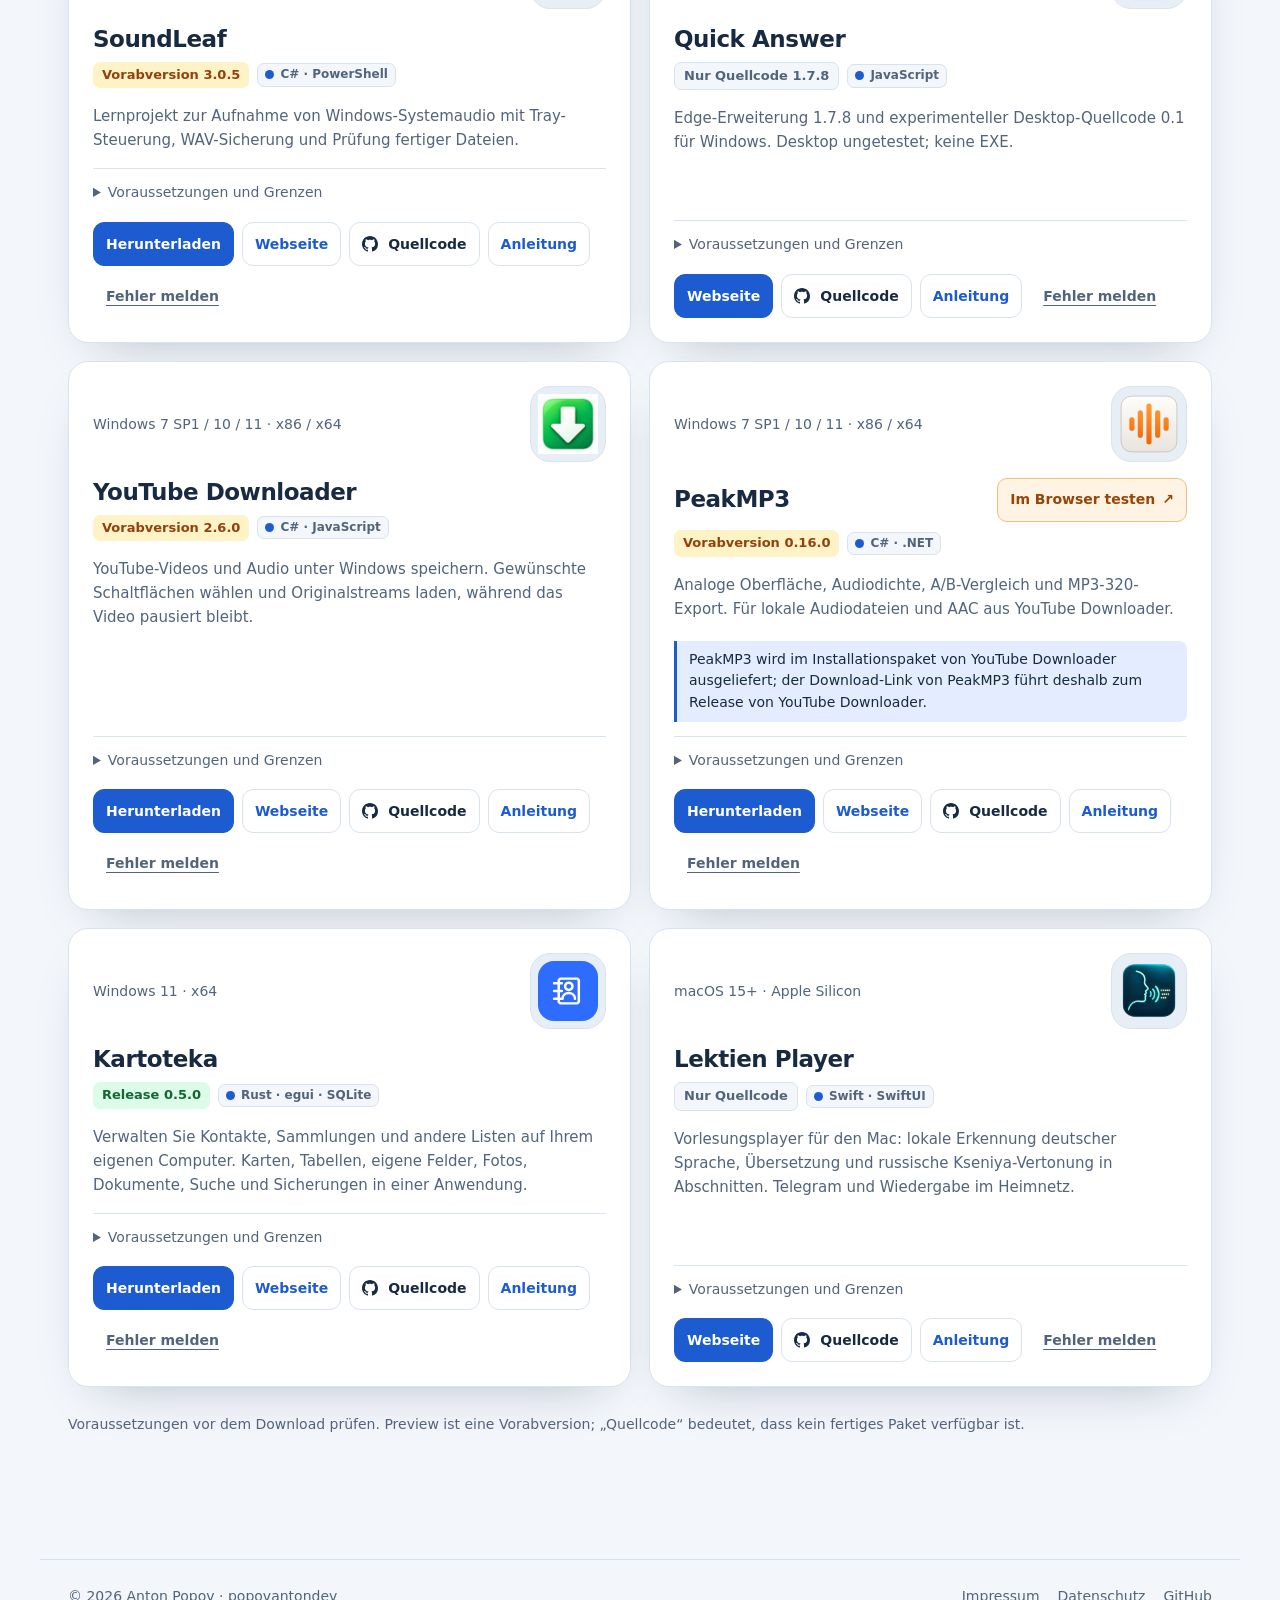
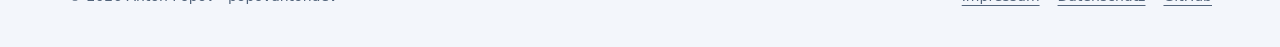
==== commit 6a8fcc19: "kit: search box without focus frame, palette closes before leaving; no dotted line under the GitHub " ====
--- a/index.html
+++ b/index.html
@@ -1,5 +1,5 @@
 <!doctype html>
-<html lang="de"><head><meta charset="utf-8"><meta name="viewport" content="width=device-width,initial-scale=1"><meta name="description" content="Lernen, Medien, Backups und alltägliche Arbeit. Anwendung auswählen — Download und Anleitung sind direkt dabei."><meta name="theme-color" content="#f3f6fb" media="(prefers-color-scheme: light)"><meta name="theme-color" content="#0c131b" media="(prefers-color-scheme: dark)"><meta property="og:title" content="popovantondev — Programme"><meta property="og:description" content="Lernen, Medien, Backups und alltägliche Arbeit. Anwendung auswählen — Download und Anleitung sind direkt dabei."><meta property="og:url" content="https://popovantondev.github.io/popovantondev/index.html"><meta property="og:type" content="website"><meta property="og:locale" content="de_DE"><meta property="og:image" content="https://popovantondev.github.io/popovantondev/assets/profile-studio-de.png"><meta property="og:image:width" content="2048"><meta property="og:image:height" content="768"><meta property="og:image:alt" content="Studio-Banner von popovantondev: Anwendungen für macOS und Windows auf zwei Schreibtischen"><meta name="twitter:card" content="summary_large_image"><title>popovantondev — Programme</title><link rel="icon" href="data:,"><script src="assets/kit/kit-theme.js"></script><link rel="stylesheet" href="assets/kit/kit.css?v=2026.11.06-2"><link rel="stylesheet" href="assets/catalog.css?v=kit-2026.11.06-2-r4"><script src="assets/kit/programs.js?v=2026.11.06-2" defer></script><script src="assets/kit/kit.js?v=2026.11.06-2" defer></script><script src="assets/catalog.js?v=kit-2026.11.06-2-r4" defer></script></head>
+<html lang="de"><head><meta charset="utf-8"><meta name="viewport" content="width=device-width,initial-scale=1"><meta name="description" content="Lernen, Medien, Backups und alltägliche Arbeit. Anwendung auswählen — Download und Anleitung sind direkt dabei."><meta name="theme-color" content="#f3f6fb" media="(prefers-color-scheme: light)"><meta name="theme-color" content="#0c131b" media="(prefers-color-scheme: dark)"><meta property="og:title" content="popovantondev — Programme"><meta property="og:description" content="Lernen, Medien, Backups und alltägliche Arbeit. Anwendung auswählen — Download und Anleitung sind direkt dabei."><meta property="og:url" content="https://popovantondev.github.io/popovantondev/index.html"><meta property="og:type" content="website"><meta property="og:locale" content="de_DE"><meta property="og:image" content="https://popovantondev.github.io/popovantondev/assets/profile-studio-de.png"><meta property="og:image:width" content="2048"><meta property="og:image:height" content="768"><meta property="og:image:alt" content="Studio-Banner von popovantondev: Anwendungen für macOS und Windows auf zwei Schreibtischen"><meta name="twitter:card" content="summary_large_image"><title>popovantondev — Programme</title><link rel="icon" href="data:,"><script src="assets/kit/kit-theme.js"></script><link rel="stylesheet" href="assets/kit/kit.css?v=2026.11.06-3"><link rel="stylesheet" href="assets/catalog.css?v=kit-2026.11.06-3-r5"><script src="assets/kit/programs.js?v=2026.11.06-3" defer></script><script src="assets/kit/kit.js?v=2026.11.06-3" defer></script><script src="assets/catalog.js?v=kit-2026.11.06-3-r5" defer></script></head>
 <body class="ppk-page"><a class="ppk-skip" href="#catalog">Zum Inhalt</a>
 <div class="ppk-nav-wrap" id="ppk-nav-wrap"><nav class="ppk-nav" aria-label="Hauptnavigation"><a class="ppk-brand" href="index.html"><span>popovantondev</span></a><span class="ppk-spacer"></span><button class="ppk-search-btn" type="button" data-ppk-open-search aria-label="Programme durchsuchen"><span>Suchen</span><kbd>Strg K</kbd></button><div class="ppk-langs"><a href="index-ru.html" lang="ru" hreflang="ru">RU</a><a href="index.html" lang="de" hreflang="de" aria-current="page">DE</a><a href="index-en.html" lang="en" hreflang="en">EN</a></div><button class="ppk-icon-btn ppk-theme-btn" type="button" data-ppk-theme aria-label="Farbschema wechseln"></button><a class="ppk-icon-btn ppk-gh-btn" href="https://github.com/popovantondev" aria-label="GitHub"></a></nav></div>
 <main class="ppk-shell" id="main"><section class="hero hero-studio"><div class="studio-art" aria-hidden="true"><div class="scene"><img class="photograph" src="assets/studio/studio-desktops.webp" width="2048" height="768" alt="" aria-hidden="true"><div class="desktop mac-desktop" style="transform:matrix3d(0.362478164855,0.00268640514118,0,2.11527963873e-05,-0.00544406398359,0.354618133095,0,-2.39855755711e-05,0,0,1,0,91,127,0,1)" aria-hidden="true"><img class="app translator" src="assets/studio/translate-de.webp" width="1160" height="756" alt=""><div class="sender-window"><div class="titlebar"><span class="traffic"><i></i><i></i><i></i></span>Telegram Media Sender</div><img src="assets/studio/sender-de.webp" width="1040" height="702" alt=""></div></div><div class="desktop windows-desktop" style="transform:matrix3d(0.307737845066,-0.00272982638239,0,-1.96390387222e-05,-0.0464419135057,0.323316632667,0,-2.52904813132e-05,0,0,1,0,1407,139,0,1)" aria-hidden="true"><img class="app peak" src="assets/studio/peak-de.webp" width="700" height="1163" alt=""><img class="app quick" src="assets/studio/quick-de.webp" width="420" height="586" alt=""></div></div></div><div class="hero-copy"><p class="eyebrow">ANWENDUNGEN FÜR MACOS UND WINDOWS</p><h1><span>Ihre Aufgaben.</span> <span>Die passenden Werkzeuge.</span></h1><p class="lead">Lernen, Medien, Backups und alltägliche Arbeit. Anwendung auswählen — Download und Anleitung sind direkt dabei.</p><div class="hero-actions"><a class="primary" href="#catalog">Anwendung auswählen <span aria-hidden="true">↘</span></a><a href="https://github.com/popovantondev">GitHub öffnen <span aria-hidden="true">↗</span></a></div><div class="hero-meta"><span>20 Anwendungen</span><span>macOS / Windows</span><span>RU / DE / EN</span></div></div></section>
--- a/assets/kit/kit.css
+++ b/assets/kit/kit.css
@@ -173,6 +173,7 @@
 .ppk-phead{display:flex;align-items:center;border-bottom:1px solid var(--ppk-line)}
 .ppk-palette-input{flex:1;min-width:0;padding:16px 18px;border:0;background:transparent;color:var(--ppk-ink);font:inherit;font-size:17px;outline:none}
 .ppk-palette-input::placeholder{color:var(--ppk-muted);opacity:1}
+.ppk-overlay .ppk-palette-input:focus-visible{outline:none}
 .ppk-phead:focus-within{box-shadow:inset 0 -2px 0 var(--ppk-focus)}
 .ppk-pclose{margin-right:12px;padding:6px 8px;border:1px solid var(--ppk-line);border-radius:7px;background:var(--ppk-bg);color:var(--ppk-muted);font:600 12px/1 var(--ppk-mono);cursor:pointer}
 .ppk-plist{max-height:min(420px,55vh);margin:0;padding:6px;overflow:auto;list-style:none}
--- a/assets/catalog.css
+++ b/assets/catalog.css
@@ -85,7 +85,7 @@
 .hero-studio .hero-actions a{display:inline-flex;align-items:center;justify-content:center;gap:.5859cqw;min-height:3.125cqw;font-size:1.0254cqw;font-weight:700;text-decoration:none;white-space:nowrap;color:#e3efff}
 .hero-studio .hero-actions span{margin:0}
 .hero-studio .hero-actions .primary{padding:.7324cqw 1.3672cqw;background:linear-gradient(#fff,#edf5ff);color:#0872f3;border:1px solid #dceafa;border-radius:999px;box-shadow:0 8px 22px #0010393b;text-shadow:none}
-.hero-studio .hero-actions a+ a{border-bottom:1px dotted #809bc6}
+.hero-studio .hero-actions a+ a{border-bottom:0}
 .hero-studio .hero-meta{display:flex;align-items:center;justify-content:center;flex-wrap:nowrap;gap:1.0742cqw;color:#a8c8ef;font-size:.8789cqw;line-height:1.4;margin:1.6602cqw 0 0;white-space:nowrap}
 .hero-studio .hero-meta span+span:before{content:'·';margin-right:1.0742cqw;color:#6c95c5}
 html[lang=en] .hero-studio h1{font-size:3.3203cqw}
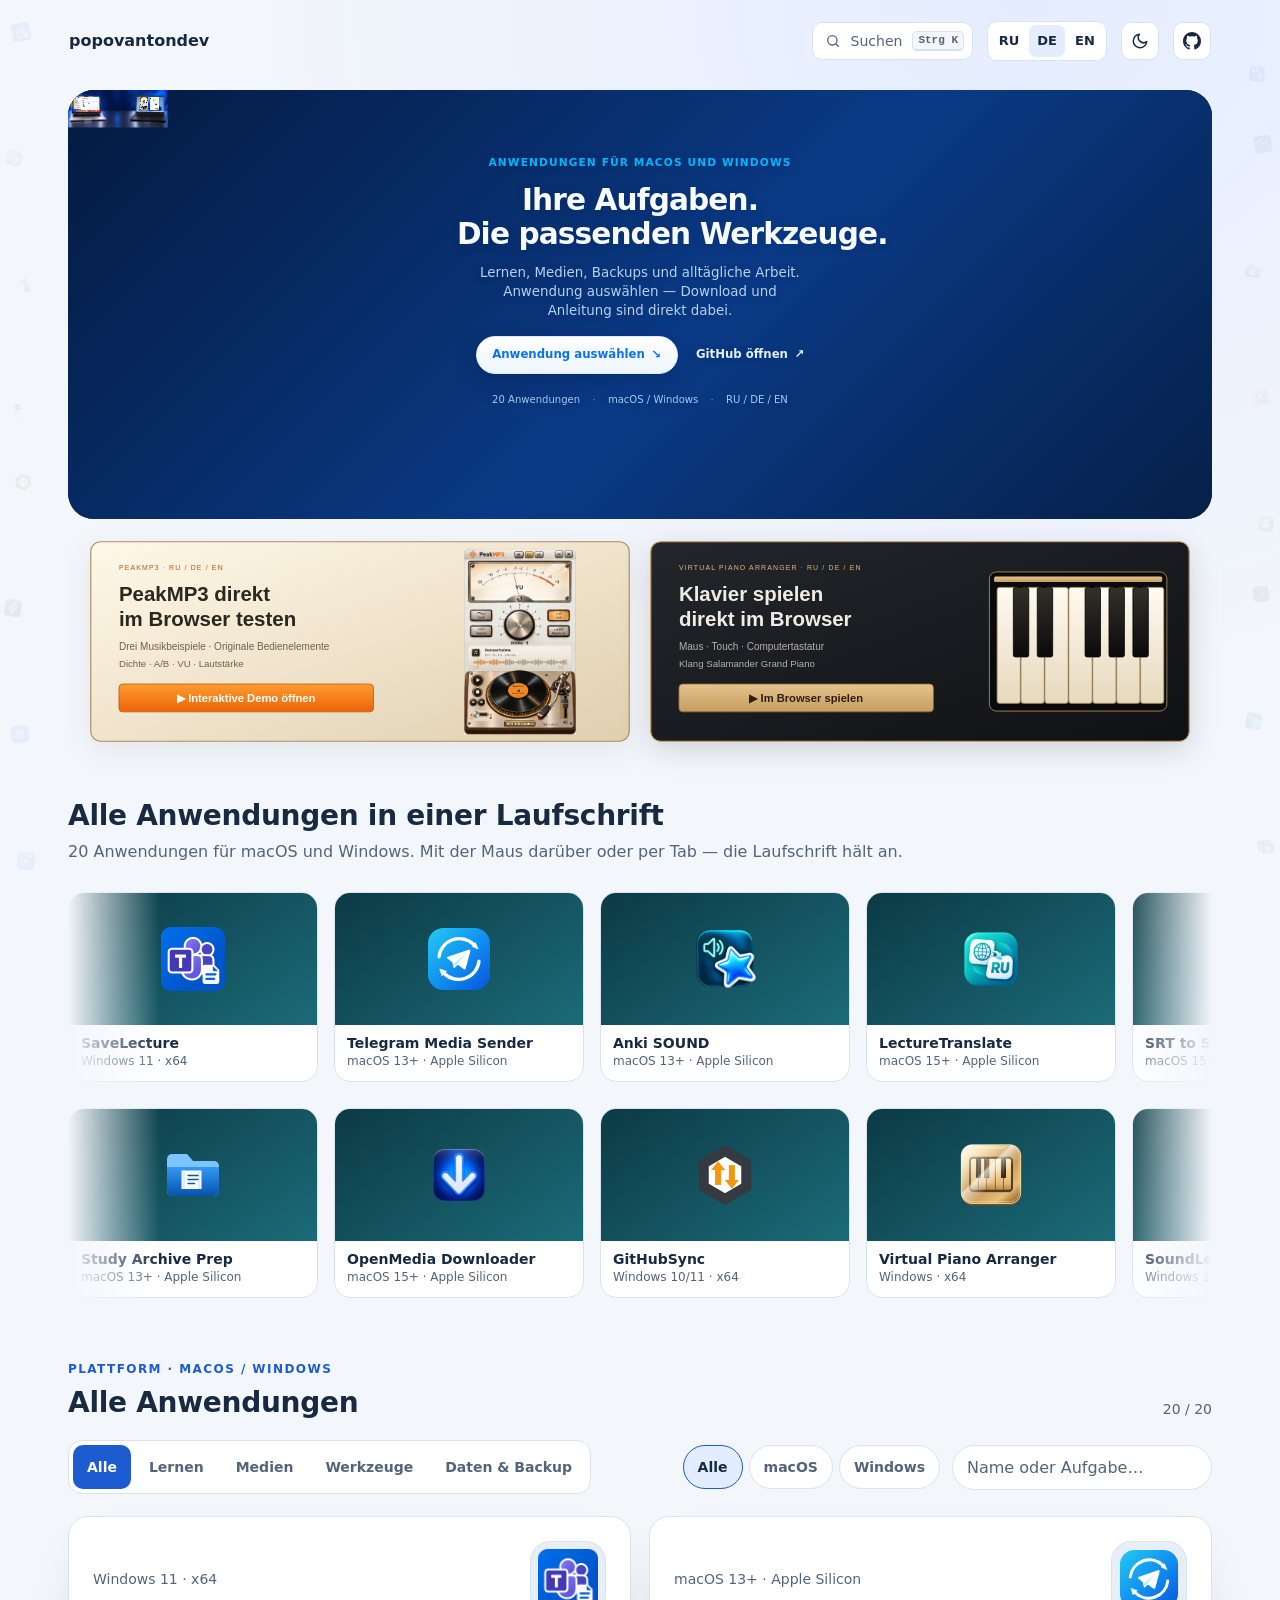
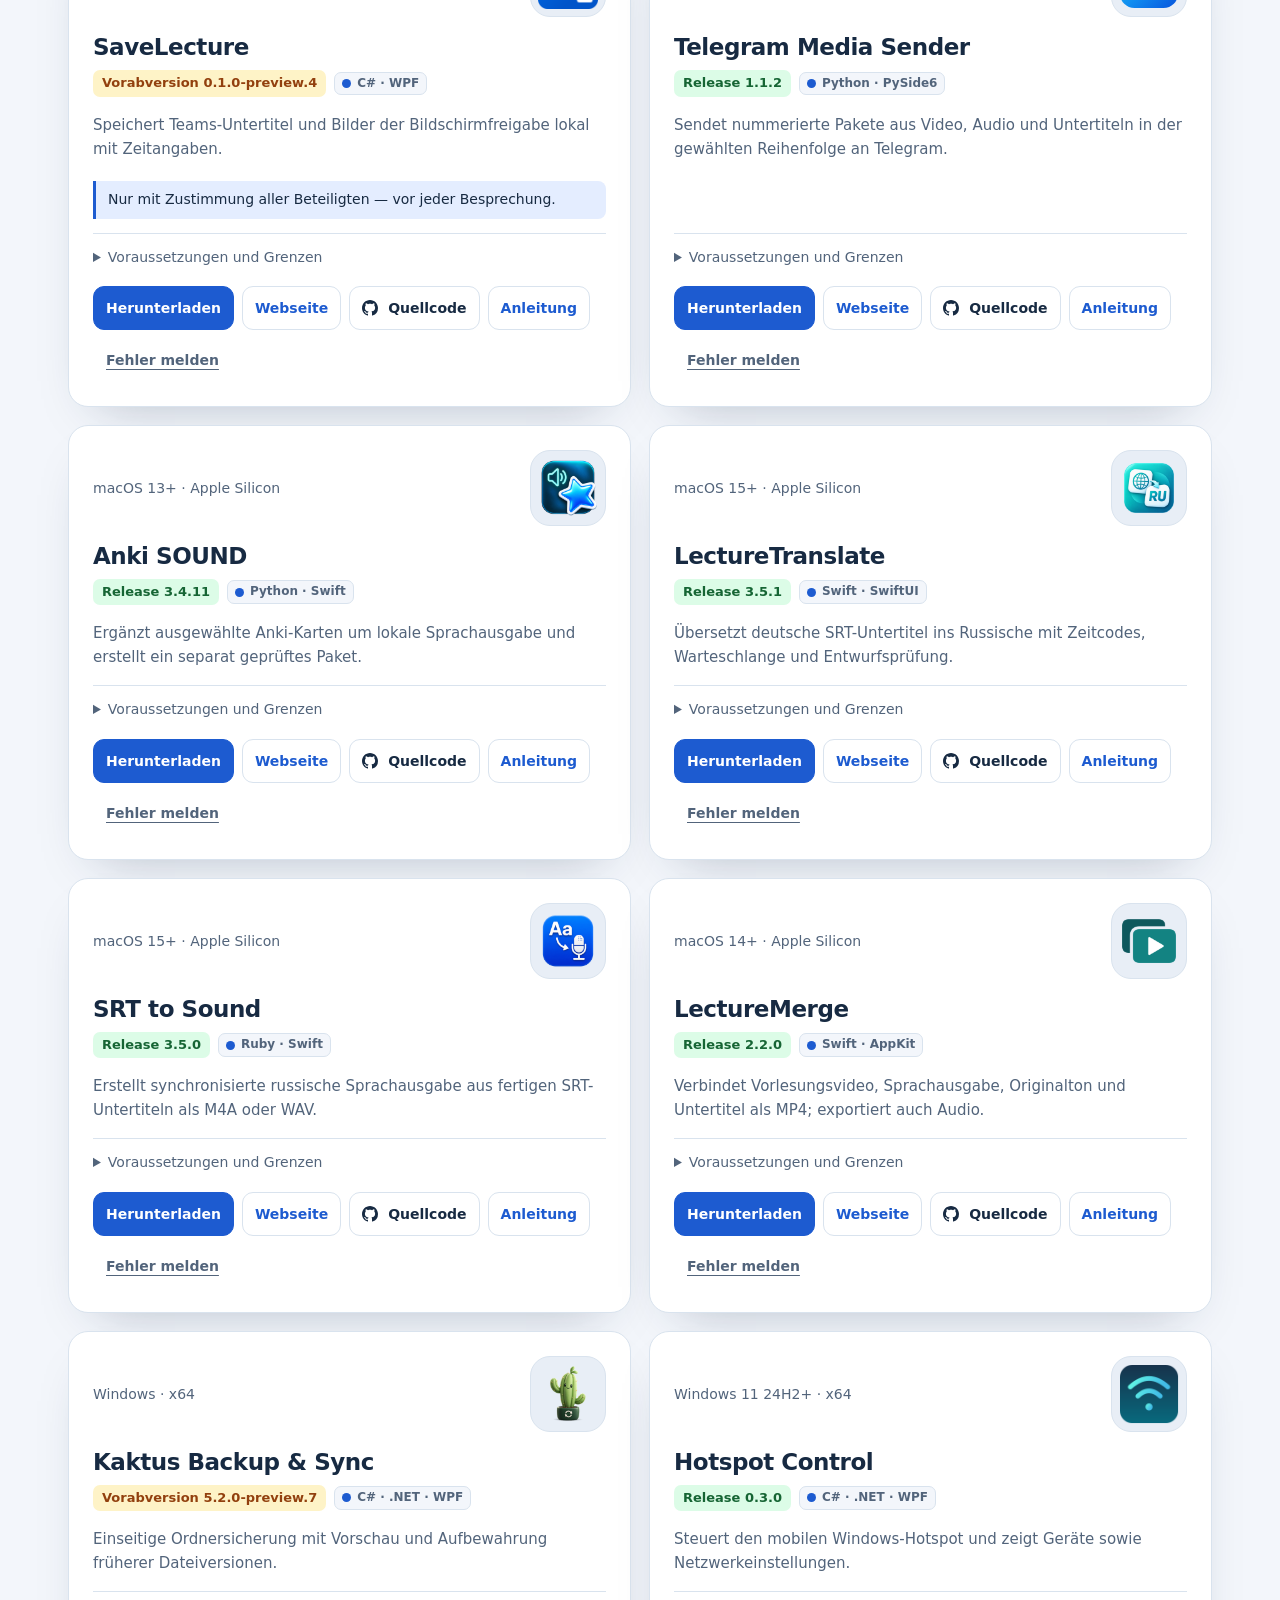
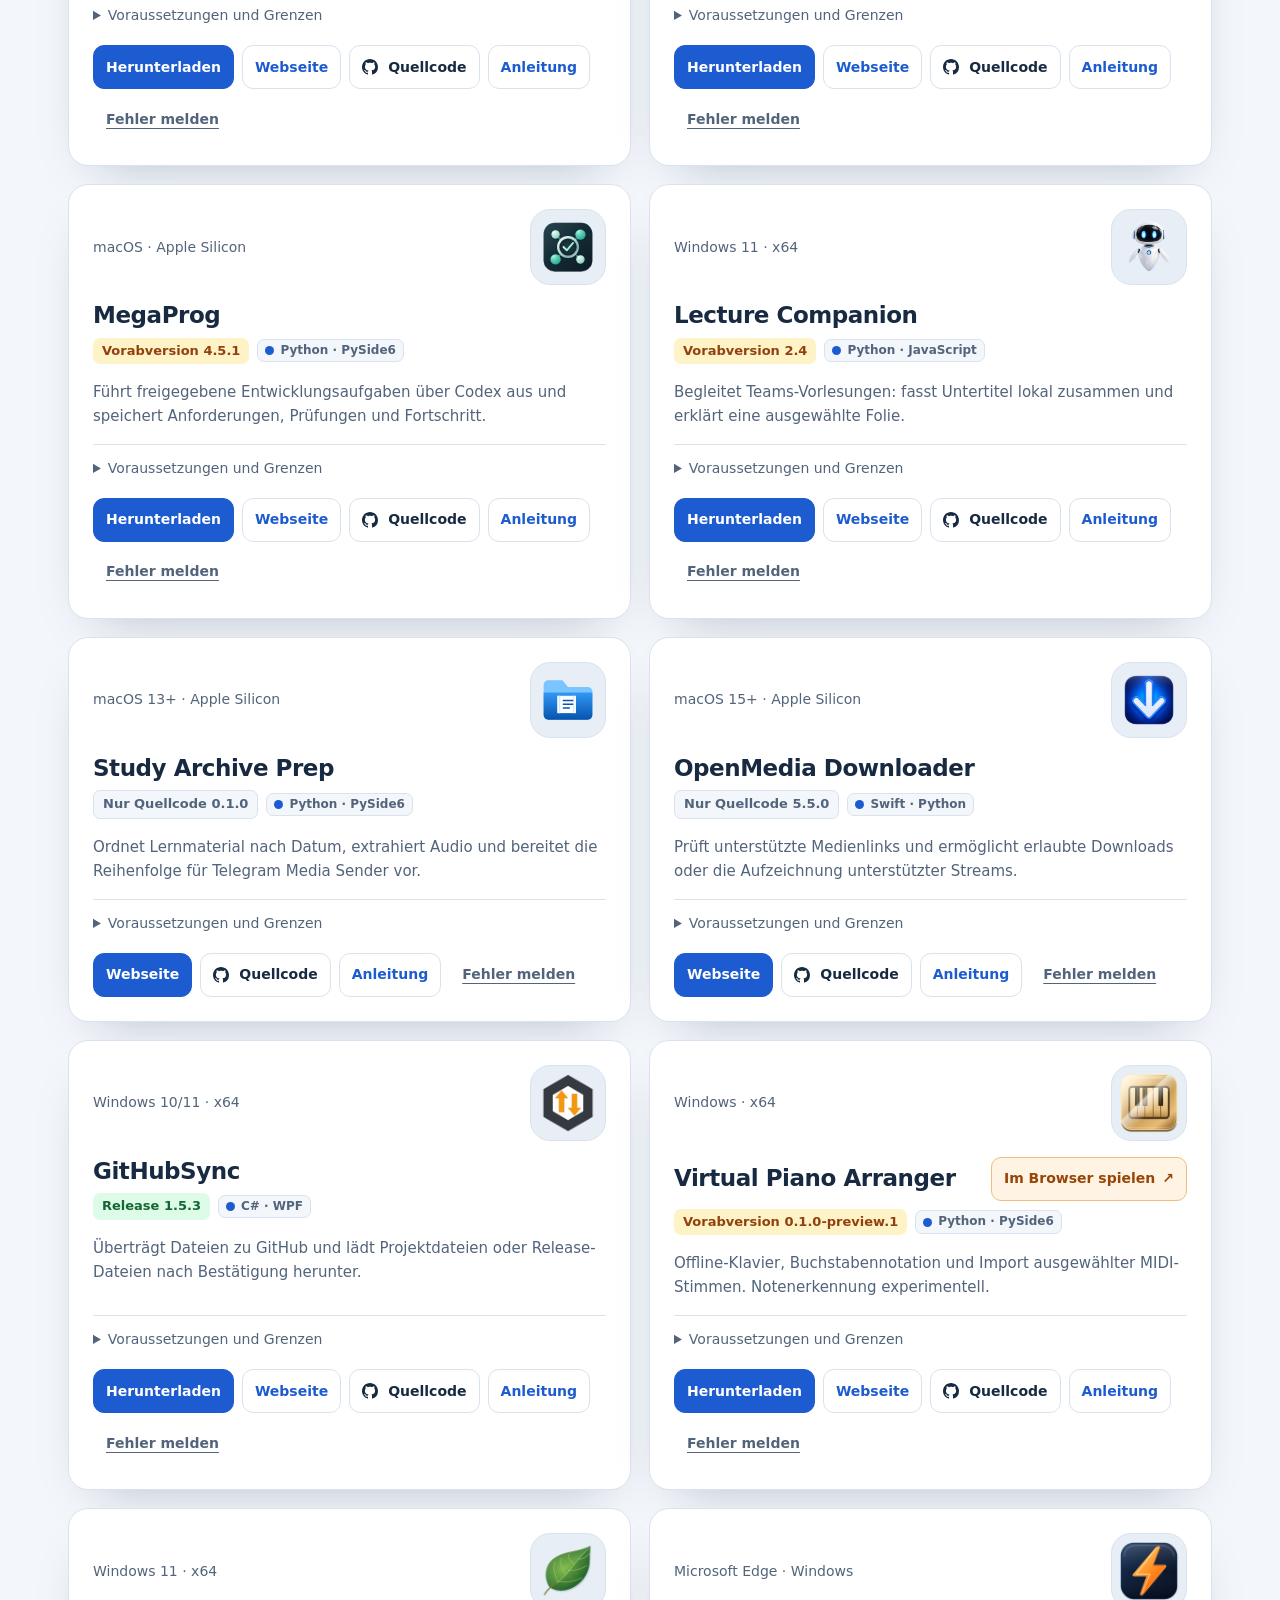
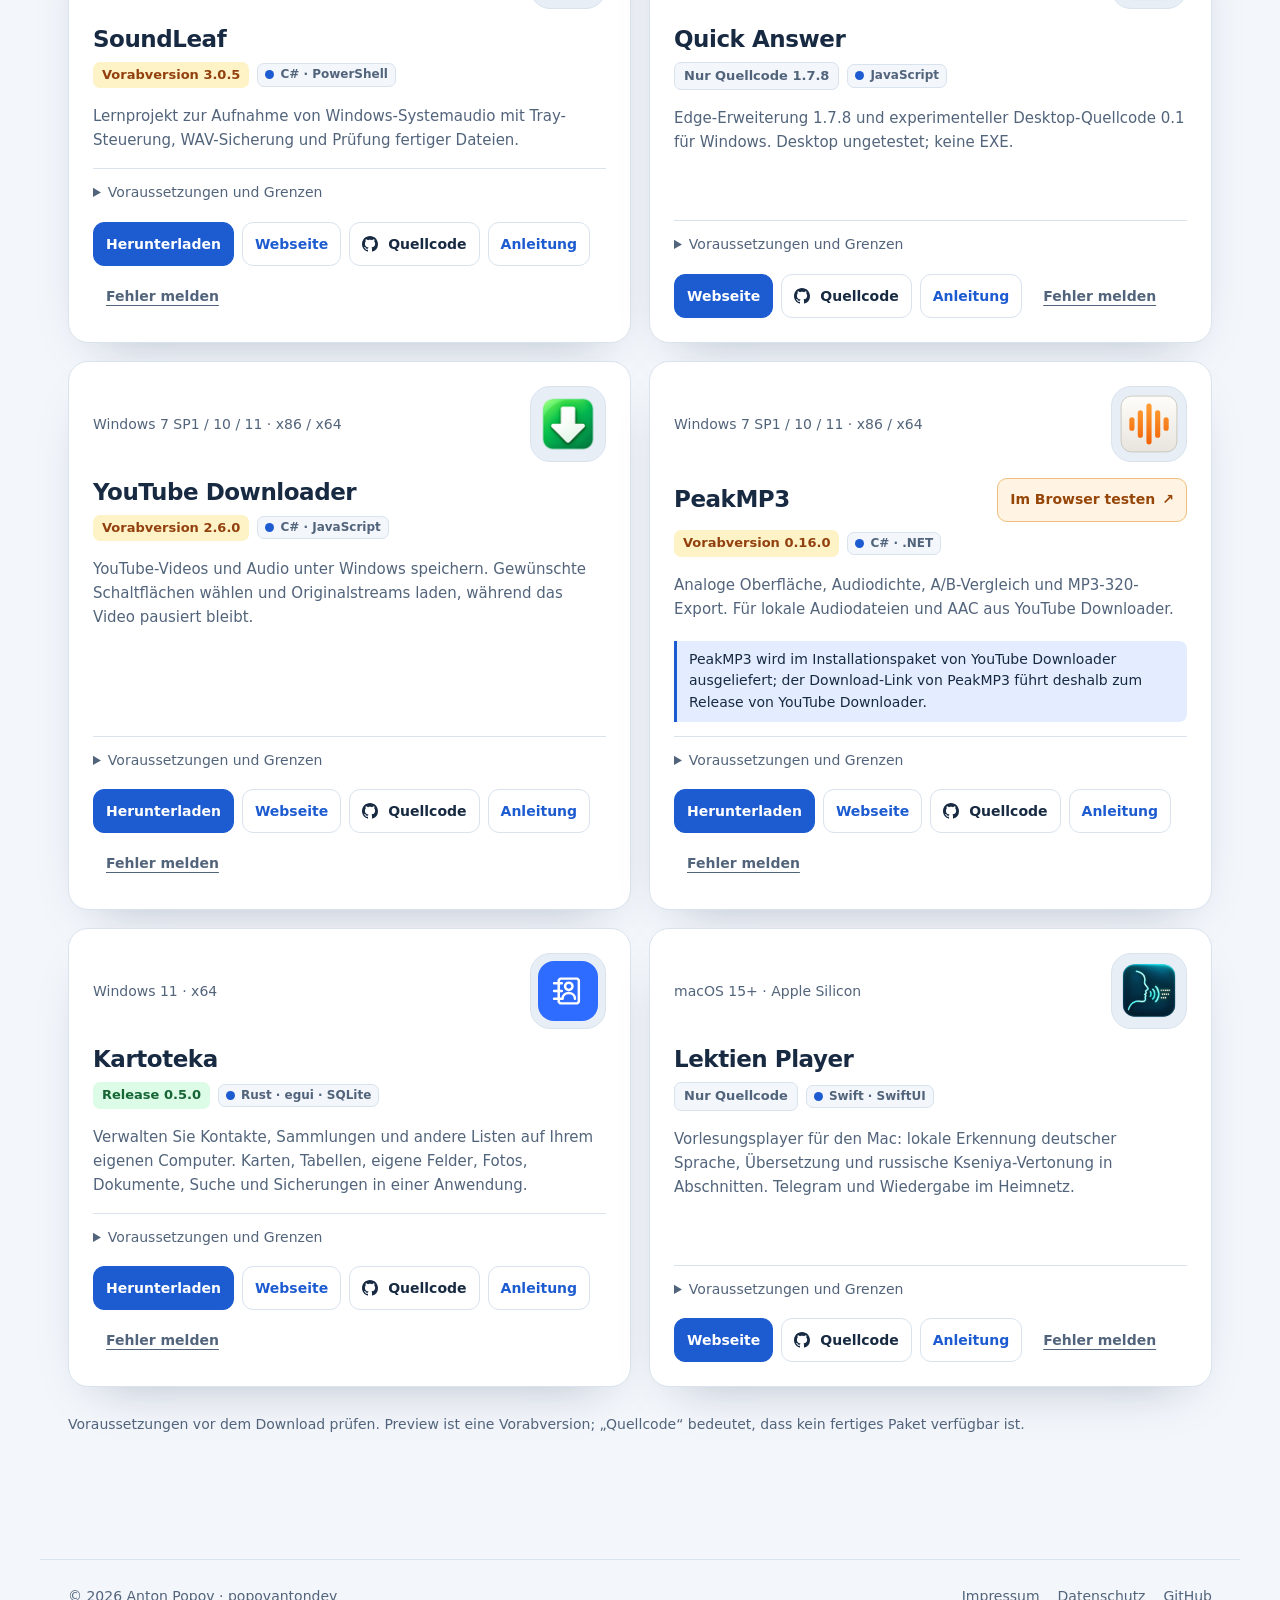
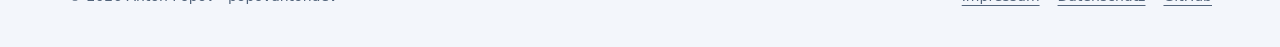
==== commit 300c0622: "Catalog dark theme without light icon tiles; about piano plays only with focus" ====
--- a/index.html
+++ b/index.html
@@ -1,5 +1,5 @@
 <!doctype html>
-<html lang="de"><head><meta charset="utf-8"><meta name="viewport" content="width=device-width,initial-scale=1"><meta name="description" content="Lernen, Medien, Backups und alltägliche Arbeit. Anwendung auswählen — Download und Anleitung sind direkt dabei."><meta name="theme-color" content="#f3f6fb" media="(prefers-color-scheme: light)"><meta name="theme-color" content="#0c131b" media="(prefers-color-scheme: dark)"><meta property="og:title" content="popovantondev — Programme"><meta property="og:description" content="Lernen, Medien, Backups und alltägliche Arbeit. Anwendung auswählen — Download und Anleitung sind direkt dabei."><meta property="og:url" content="https://popovantondev.github.io/popovantondev/index.html"><meta property="og:type" content="website"><meta property="og:locale" content="de_DE"><meta property="og:image" content="https://popovantondev.github.io/popovantondev/assets/profile-studio-de.png"><meta property="og:image:width" content="2048"><meta property="og:image:height" content="768"><meta property="og:image:alt" content="Studio-Banner von popovantondev: Anwendungen für macOS und Windows auf zwei Schreibtischen"><meta name="twitter:card" content="summary_large_image"><title>popovantondev — Programme</title><link rel="icon" href="data:,"><script src="assets/kit/kit-theme.js"></script><link rel="stylesheet" href="assets/kit/kit.css?v=2026.11.06-3"><link rel="stylesheet" href="assets/catalog.css?v=kit-2026.11.06-3-r5"><script src="assets/kit/programs.js?v=2026.11.06-3" defer></script><script src="assets/kit/kit.js?v=2026.11.06-3" defer></script><script src="assets/catalog.js?v=kit-2026.11.06-3-r5" defer></script></head>
+<html lang="de"><head><meta charset="utf-8"><meta name="viewport" content="width=device-width,initial-scale=1"><meta name="description" content="Lernen, Medien, Backups und alltägliche Arbeit. Anwendung auswählen — Download und Anleitung sind direkt dabei."><meta name="theme-color" content="#f3f6fb" media="(prefers-color-scheme: light)"><meta name="theme-color" content="#0c131b" media="(prefers-color-scheme: dark)"><meta property="og:title" content="popovantondev — Programme"><meta property="og:description" content="Lernen, Medien, Backups und alltägliche Arbeit. Anwendung auswählen — Download und Anleitung sind direkt dabei."><meta property="og:url" content="https://popovantondev.github.io/popovantondev/index.html"><meta property="og:type" content="website"><meta property="og:locale" content="de_DE"><meta property="og:image" content="https://popovantondev.github.io/popovantondev/assets/profile-studio-de.png"><meta property="og:image:width" content="2048"><meta property="og:image:height" content="768"><meta property="og:image:alt" content="Studio-Banner von popovantondev: Anwendungen für macOS und Windows auf zwei Schreibtischen"><meta name="twitter:card" content="summary_large_image"><title>popovantondev — Programme</title><link rel="icon" href="data:,"><script src="assets/kit/kit-theme.js"></script><link rel="stylesheet" href="assets/kit/kit.css?v=2026.11.06-3"><link rel="stylesheet" href="assets/catalog.css?v=kit-2026.11.06-3-r6"><script src="assets/kit/programs.js?v=2026.11.06-3" defer></script><script src="assets/kit/kit.js?v=2026.11.06-3" defer></script><script src="assets/catalog.js?v=kit-2026.11.06-3-r6" defer></script></head>
 <body class="ppk-page"><a class="ppk-skip" href="#catalog">Zum Inhalt</a>
 <div class="ppk-nav-wrap" id="ppk-nav-wrap"><nav class="ppk-nav" aria-label="Hauptnavigation"><a class="ppk-brand" href="index.html"><span>popovantondev</span></a><span class="ppk-spacer"></span><button class="ppk-search-btn" type="button" data-ppk-open-search aria-label="Programme durchsuchen"><span>Suchen</span><kbd>Strg K</kbd></button><div class="ppk-langs"><a href="index-ru.html" lang="ru" hreflang="ru">RU</a><a href="index.html" lang="de" hreflang="de" aria-current="page">DE</a><a href="index-en.html" lang="en" hreflang="en">EN</a></div><button class="ppk-icon-btn ppk-theme-btn" type="button" data-ppk-theme aria-label="Farbschema wechseln"></button><a class="ppk-icon-btn ppk-gh-btn" href="https://github.com/popovantondev" aria-label="GitHub"></a></nav></div>
 <main class="ppk-shell" id="main"><section class="hero hero-studio"><div class="studio-art" aria-hidden="true"><div class="scene"><img class="photograph" src="assets/studio/studio-desktops.webp" width="2048" height="768" alt="" aria-hidden="true"><div class="desktop mac-desktop" style="transform:matrix3d(0.362478164855,0.00268640514118,0,2.11527963873e-05,-0.00544406398359,0.354618133095,0,-2.39855755711e-05,0,0,1,0,91,127,0,1)" aria-hidden="true"><img class="app translator" src="assets/studio/translate-de.webp" width="1160" height="756" alt=""><div class="sender-window"><div class="titlebar"><span class="traffic"><i></i><i></i><i></i></span>Telegram Media Sender</div><img src="assets/studio/sender-de.webp" width="1040" height="702" alt=""></div></div><div class="desktop windows-desktop" style="transform:matrix3d(0.307737845066,-0.00272982638239,0,-1.96390387222e-05,-0.0464419135057,0.323316632667,0,-2.52904813132e-05,0,0,1,0,1407,139,0,1)" aria-hidden="true"><img class="app peak" src="assets/studio/peak-de.webp" width="700" height="1163" alt=""><img class="app quick" src="assets/studio/quick-de.webp" width="420" height="586" alt=""></div></div></div><div class="hero-copy"><p class="eyebrow">ANWENDUNGEN FÜR MACOS UND WINDOWS</p><h1><span>Ihre Aufgaben.</span> <span>Die passenden Werkzeuge.</span></h1><p class="lead">Lernen, Medien, Backups und alltägliche Arbeit. Anwendung auswählen — Download und Anleitung sind direkt dabei.</p><div class="hero-actions"><a class="primary" href="#catalog">Anwendung auswählen <span aria-hidden="true">↘</span></a><a href="https://github.com/popovantondev">GitHub öffnen <span aria-hidden="true">↗</span></a></div><div class="hero-meta"><span>20 Anwendungen</span><span>macOS / Windows</span><span>RU / DE / EN</span></div></div></section>
--- a/assets/catalog.css
+++ b/assets/catalog.css
@@ -30,6 +30,8 @@
 .project-heading{display:flex;align-items:center;justify-content:space-between;gap:16px;margin-bottom:16px}
 .project-heading>*{min-width:0}
 .project-badge{order:2;display:grid;place-items:center;flex:none;width:76px;height:76px;border:1px solid var(--ppk-line);border-radius:20px;background:#e8eef6}
+:root[data-theme="dark"] .project-badge{border-color:transparent;background:transparent}
+@media (prefers-color-scheme:dark){:root:not([data-theme]) .project-badge{border-color:transparent;background:transparent}}
 .project-icon{display:block;width:60px;height:60px;object-fit:contain}
 .platform{order:1;color:var(--ppk-muted);font-size:14px;overflow-wrap:anywhere}
 .project-title-row{display:flex;flex-wrap:wrap;align-items:center;justify-content:space-between;gap:10px;margin-bottom:8px}
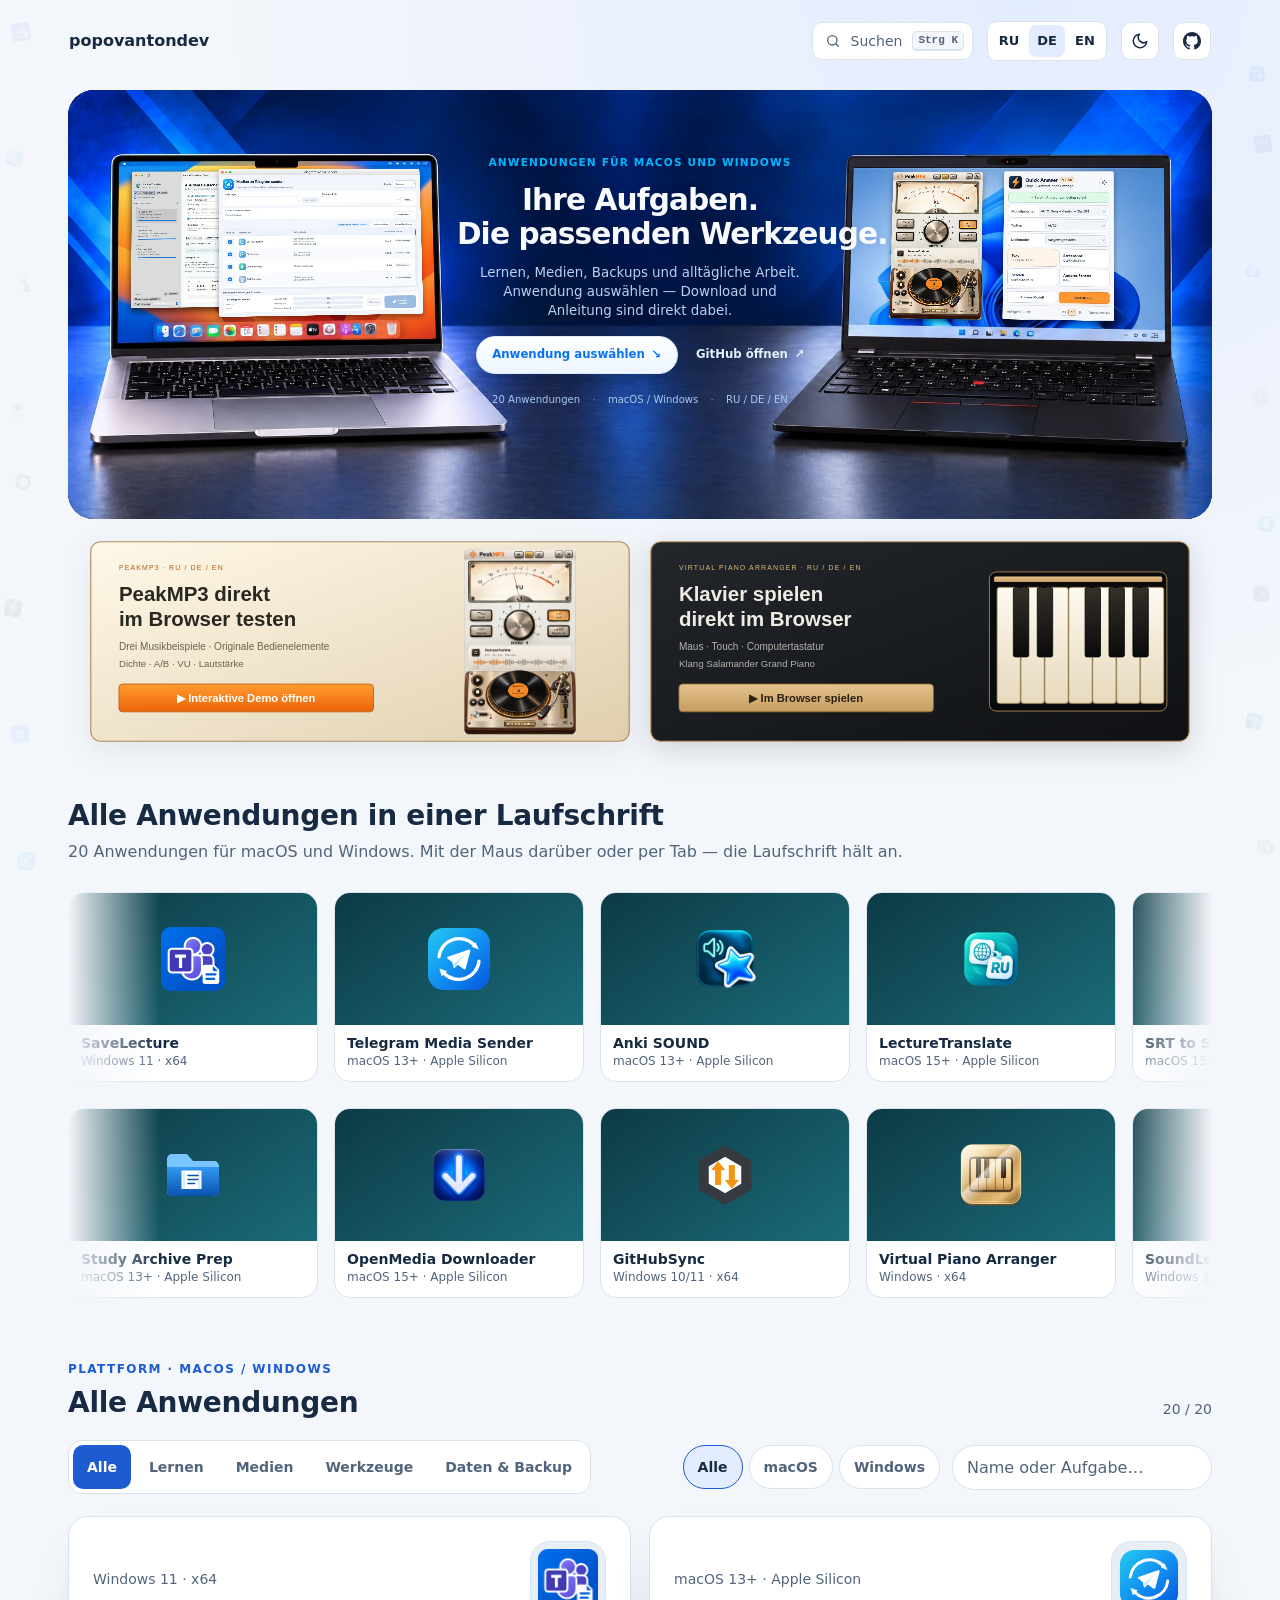
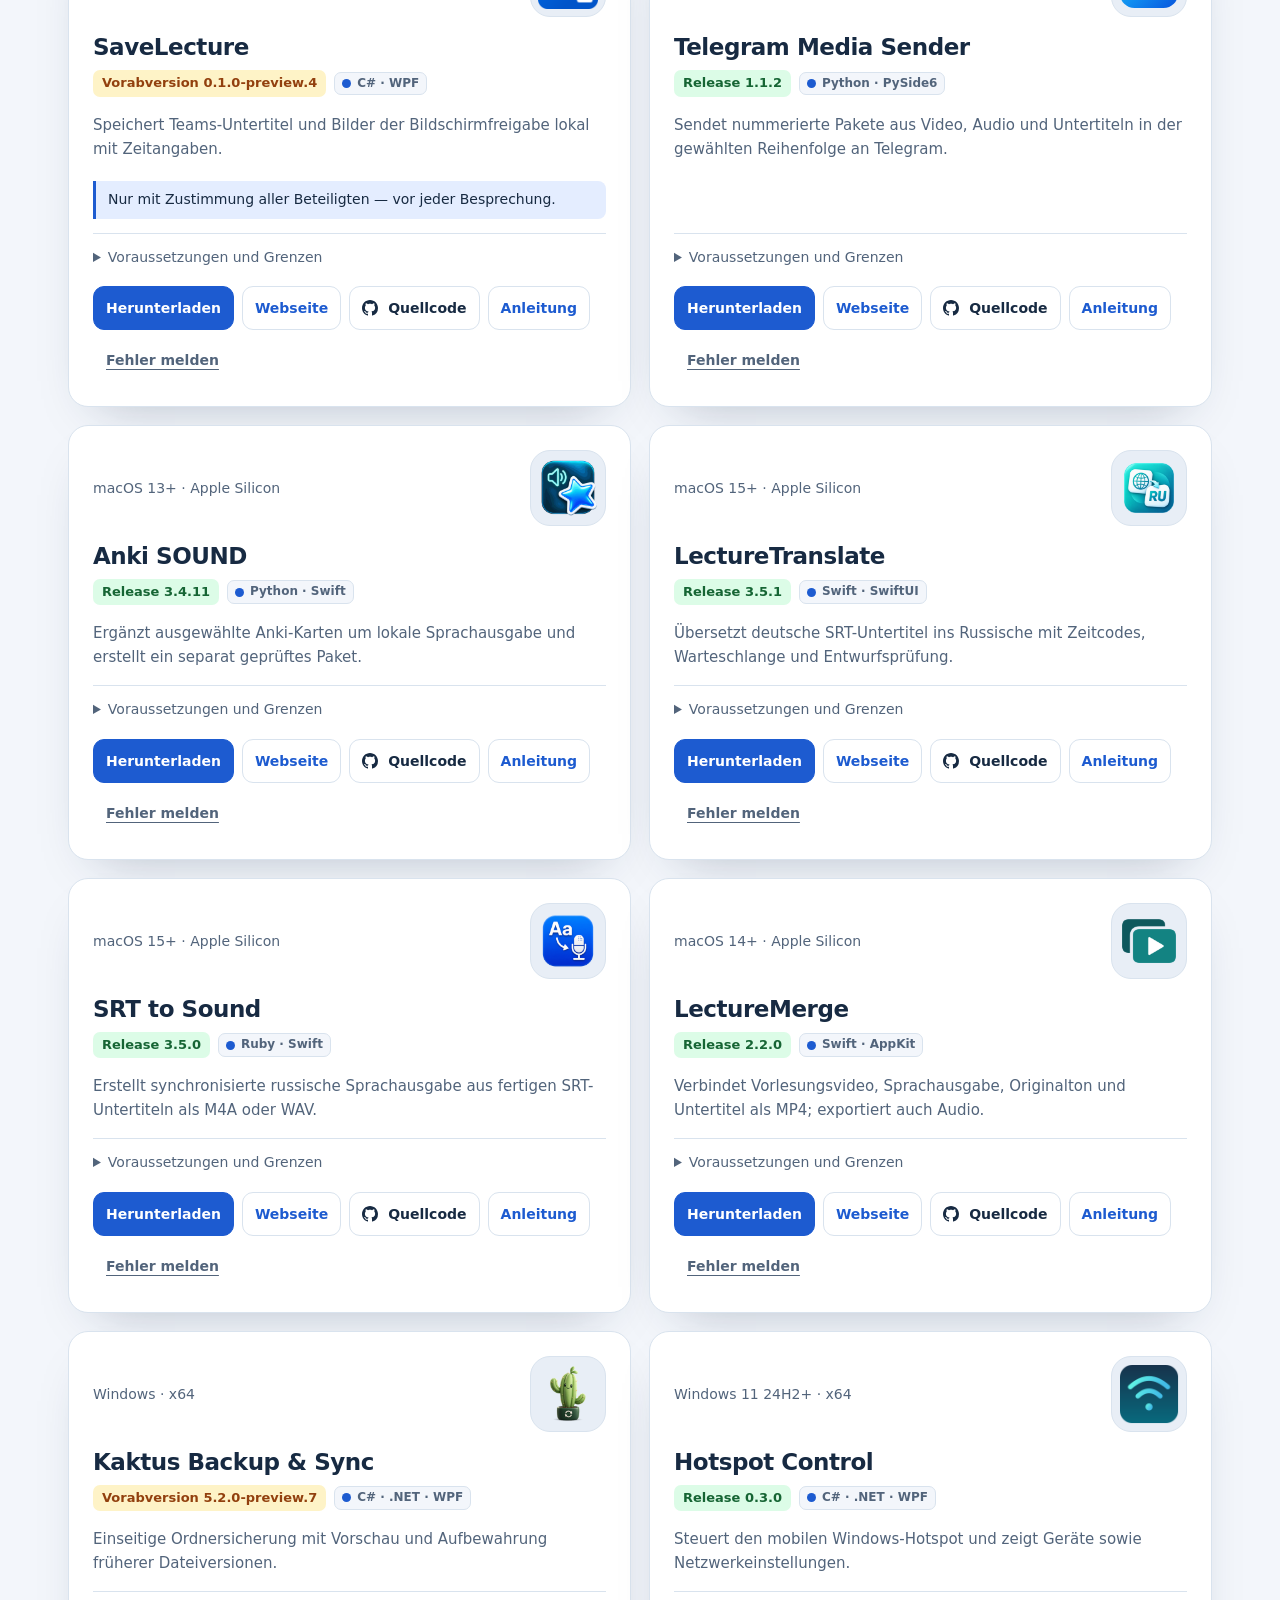
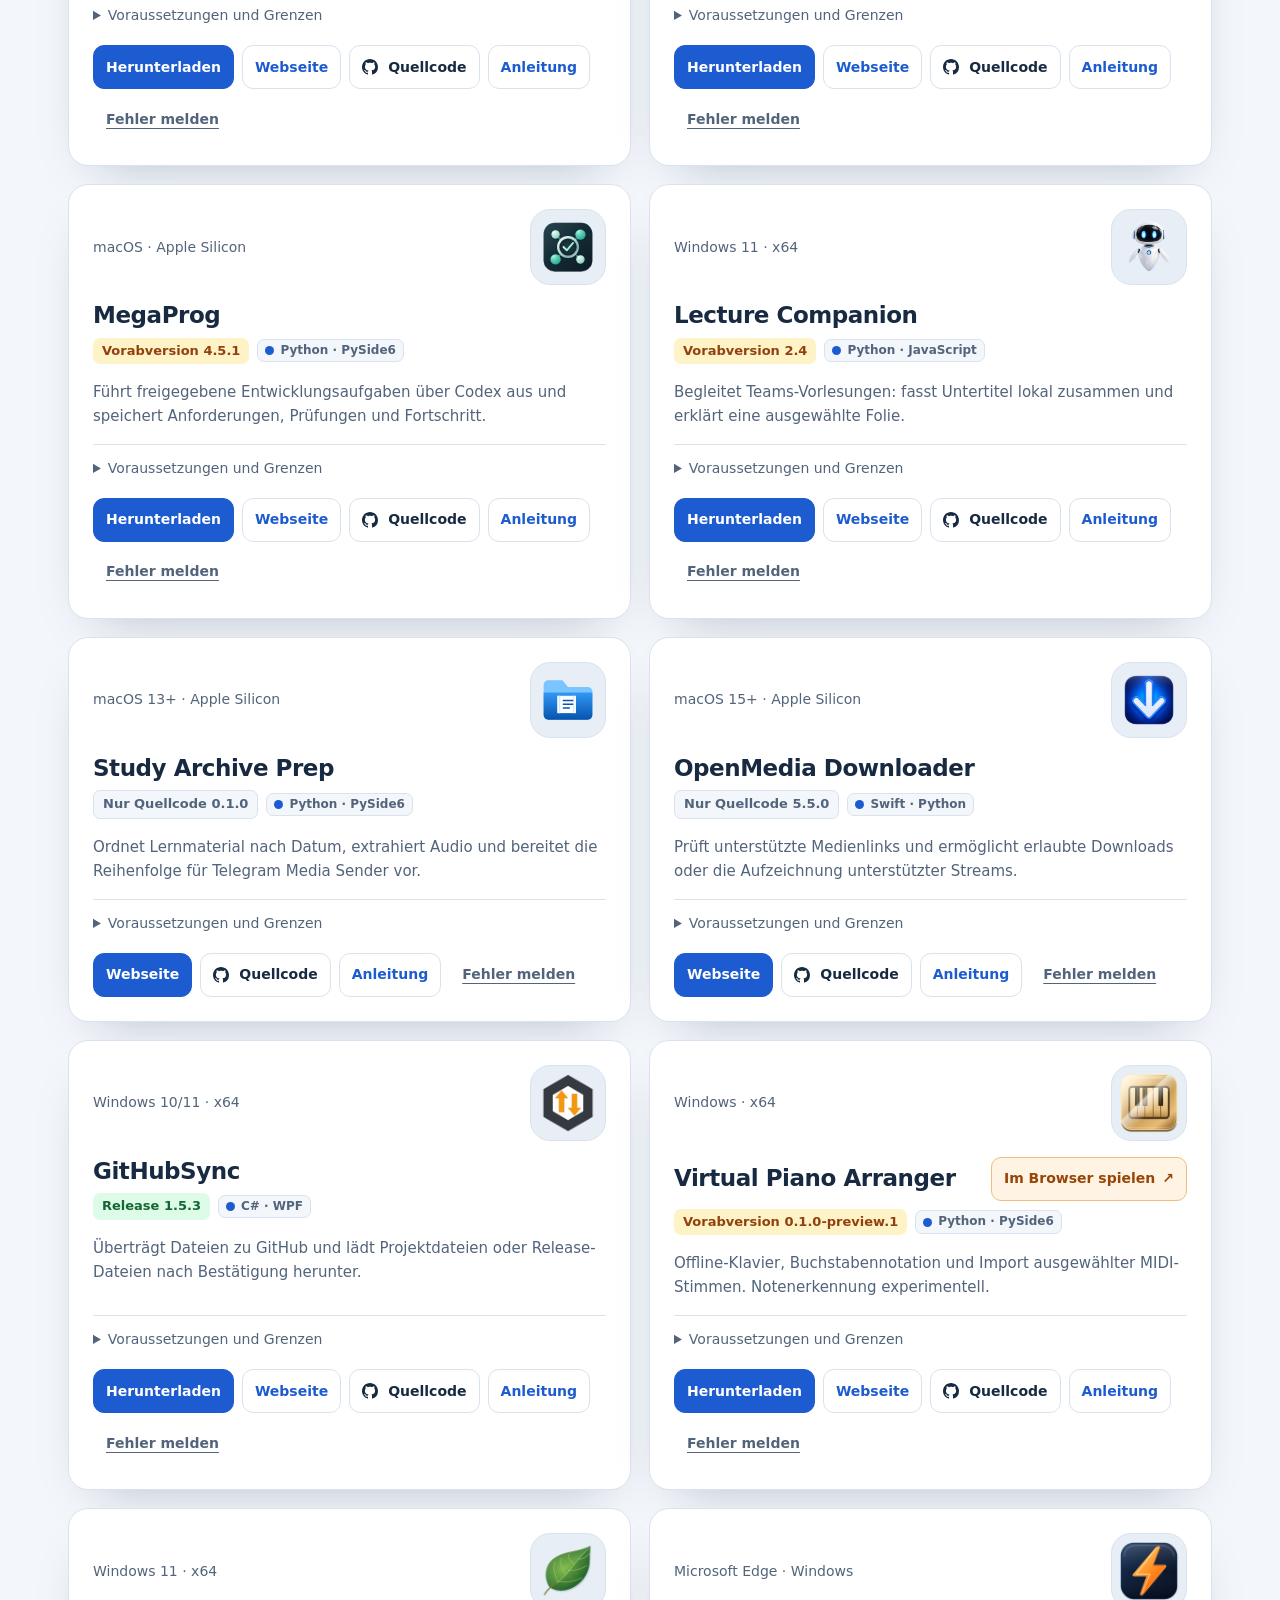
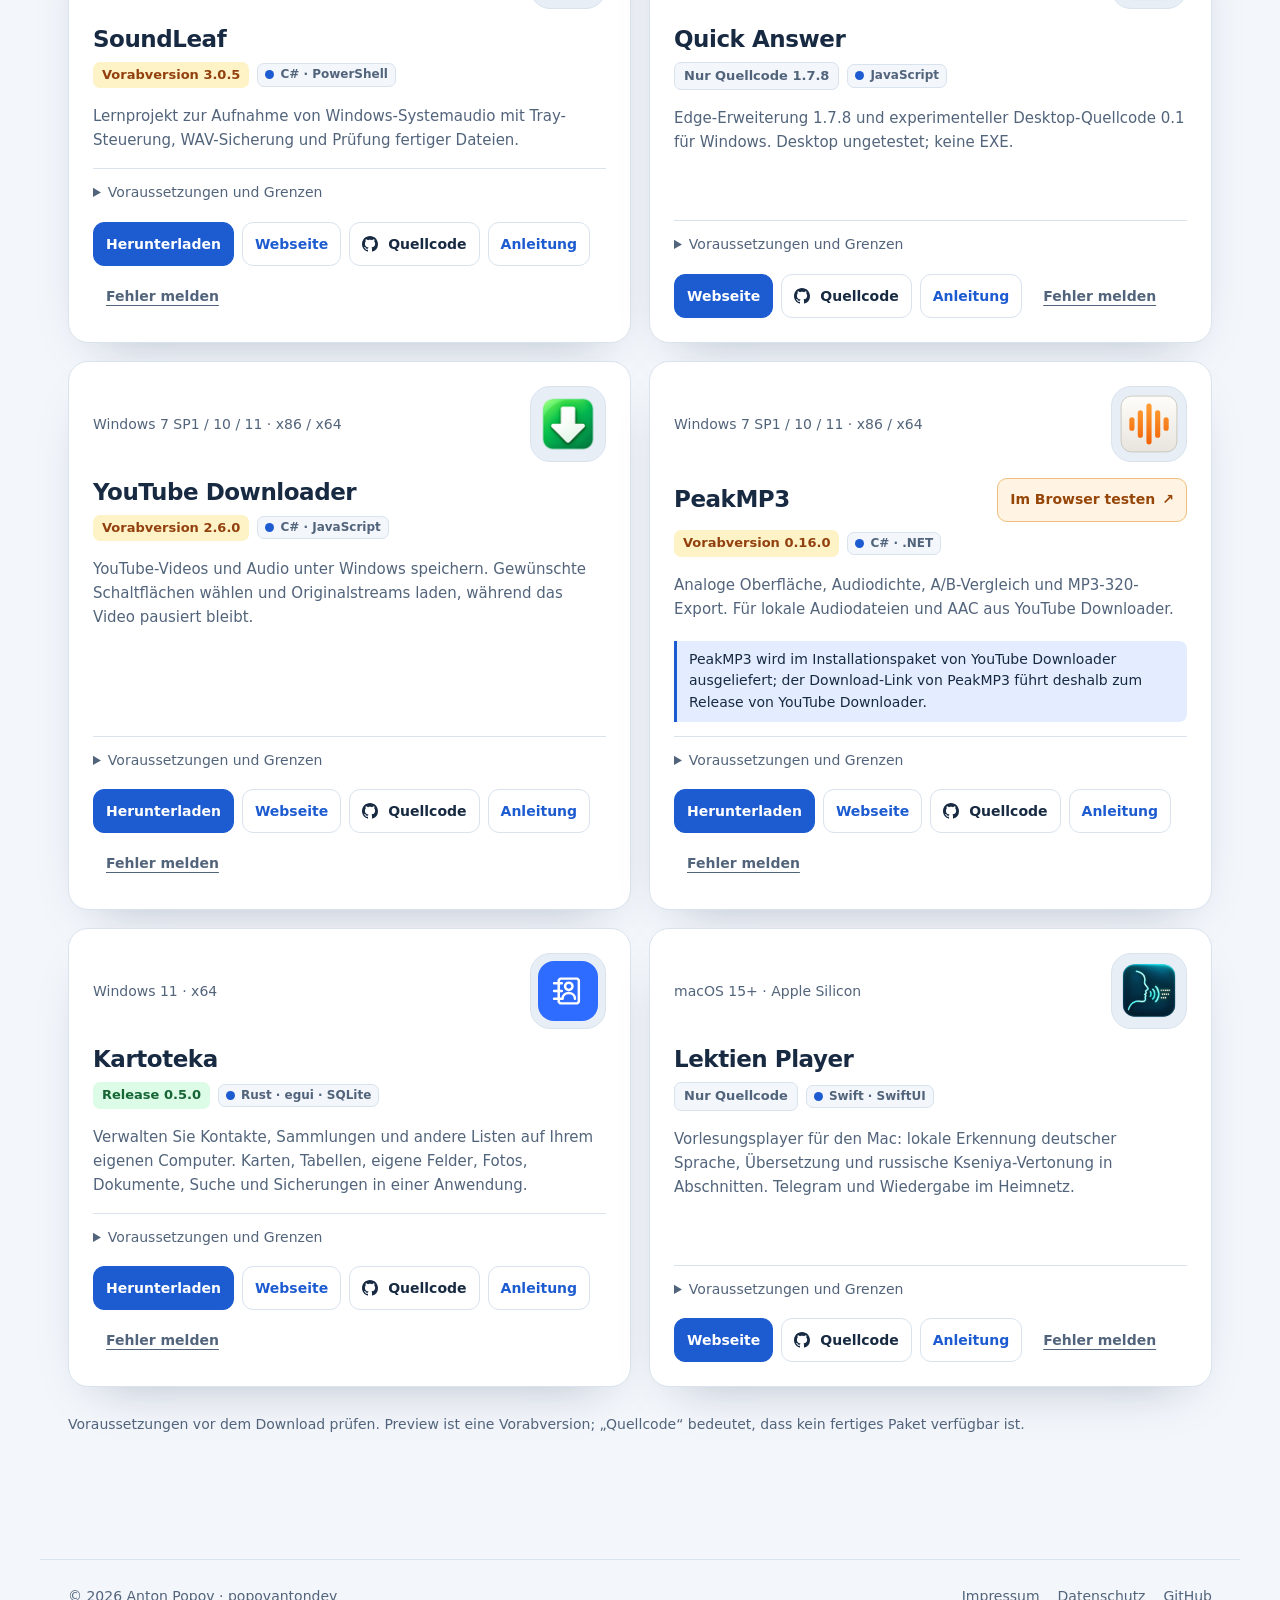
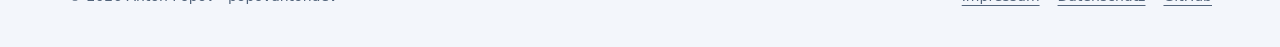
==== commit c99aca7b: "Profile and kit: phone layout Header: below 560 px two full rows (name, theme, GitHub / back, search" ====
--- a/index.html
+++ b/index.html
@@ -1,39 +1,39 @@
 <!doctype html>
-<html lang="de"><head><meta charset="utf-8"><meta name="viewport" content="width=device-width,initial-scale=1"><meta name="description" content="Lernen, Medien, Backups und alltägliche Arbeit. Anwendung auswählen — Download und Anleitung sind direkt dabei."><meta name="theme-color" content="#f3f6fb" media="(prefers-color-scheme: light)"><meta name="theme-color" content="#0c131b" media="(prefers-color-scheme: dark)"><meta property="og:title" content="popovantondev — Programme"><meta property="og:description" content="Lernen, Medien, Backups und alltägliche Arbeit. Anwendung auswählen — Download und Anleitung sind direkt dabei."><meta property="og:url" content="https://popovantondev.github.io/popovantondev/index.html"><meta property="og:type" content="website"><meta property="og:locale" content="de_DE"><meta property="og:image" content="https://popovantondev.github.io/popovantondev/assets/profile-studio-de.png"><meta property="og:image:width" content="2048"><meta property="og:image:height" content="768"><meta property="og:image:alt" content="Studio-Banner von popovantondev: Anwendungen für macOS und Windows auf zwei Schreibtischen"><meta name="twitter:card" content="summary_large_image"><title>popovantondev — Programme</title><link rel="icon" href="data:,"><script src="assets/kit/kit-theme.js"></script><link rel="stylesheet" href="assets/kit/kit.css?v=2026.11.06-3"><link rel="stylesheet" href="assets/catalog.css?v=kit-2026.11.06-3-r6"><script src="assets/kit/programs.js?v=2026.11.06-3" defer></script><script src="assets/kit/kit.js?v=2026.11.06-3" defer></script><script src="assets/catalog.js?v=kit-2026.11.06-3-r6" defer></script></head>
+<html lang="de"><head><meta charset="utf-8"><meta name="viewport" content="width=device-width,initial-scale=1"><meta name="description" content="Lernen, Medien, Backups und alltägliche Arbeit. Anwendung auswählen — Download und Anleitung sind direkt dabei."><meta name="theme-color" content="#f3f6fb" media="(prefers-color-scheme: light)"><meta name="theme-color" content="#0c131b" media="(prefers-color-scheme: dark)"><meta property="og:title" content="popovantondev — Programme"><meta property="og:description" content="Lernen, Medien, Backups und alltägliche Arbeit. Anwendung auswählen — Download und Anleitung sind direkt dabei."><meta property="og:url" content="https://popovantondev.github.io/popovantondev/index.html"><meta property="og:type" content="website"><meta property="og:locale" content="de_DE"><meta property="og:image" content="https://popovantondev.github.io/popovantondev/assets/profile-studio-de.png"><meta property="og:image:width" content="2048"><meta property="og:image:height" content="768"><meta property="og:image:alt" content="Studio-Banner von popovantondev: Anwendungen für macOS und Windows auf zwei Schreibtischen"><meta name="twitter:card" content="summary_large_image"><title>popovantondev — Programme</title><link rel="icon" href="data:,"><script src="assets/kit/kit-theme.js"></script><link rel="stylesheet" href="assets/kit/kit.css?v=2026.11.06-3"><link rel="stylesheet" href="assets/catalog.css?v=kit-2026.11.06-3-r7"><script src="assets/kit/programs.js?v=2026.11.06-3" defer></script><script src="assets/kit/kit.js?v=2026.11.06-3" defer></script><script src="assets/catalog.js?v=kit-2026.11.06-3-r7" defer></script></head>
 <body class="ppk-page"><a class="ppk-skip" href="#catalog">Zum Inhalt</a>
 <div class="ppk-nav-wrap" id="ppk-nav-wrap"><nav class="ppk-nav" aria-label="Hauptnavigation"><a class="ppk-brand" href="index.html"><span>popovantondev</span></a><span class="ppk-spacer"></span><button class="ppk-search-btn" type="button" data-ppk-open-search aria-label="Programme durchsuchen"><span>Suchen</span><kbd>Strg K</kbd></button><div class="ppk-langs"><a href="index-ru.html" lang="ru" hreflang="ru">RU</a><a href="index.html" lang="de" hreflang="de" aria-current="page">DE</a><a href="index-en.html" lang="en" hreflang="en">EN</a></div><button class="ppk-icon-btn ppk-theme-btn" type="button" data-ppk-theme aria-label="Farbschema wechseln"></button><a class="ppk-icon-btn ppk-gh-btn" href="https://github.com/popovantondev" aria-label="GitHub"></a></nav></div>
 <main class="ppk-shell" id="main"><section class="hero hero-studio"><div class="studio-art" aria-hidden="true"><div class="scene"><img class="photograph" src="assets/studio/studio-desktops.webp" width="2048" height="768" alt="" aria-hidden="true"><div class="desktop mac-desktop" style="transform:matrix3d(0.362478164855,0.00268640514118,0,2.11527963873e-05,-0.00544406398359,0.354618133095,0,-2.39855755711e-05,0,0,1,0,91,127,0,1)" aria-hidden="true"><img class="app translator" src="assets/studio/translate-de.webp" width="1160" height="756" alt=""><div class="sender-window"><div class="titlebar"><span class="traffic"><i></i><i></i><i></i></span>Telegram Media Sender</div><img src="assets/studio/sender-de.webp" width="1040" height="702" alt=""></div></div><div class="desktop windows-desktop" style="transform:matrix3d(0.307737845066,-0.00272982638239,0,-1.96390387222e-05,-0.0464419135057,0.323316632667,0,-2.52904813132e-05,0,0,1,0,1407,139,0,1)" aria-hidden="true"><img class="app peak" src="assets/studio/peak-de.webp" width="700" height="1163" alt=""><img class="app quick" src="assets/studio/quick-de.webp" width="420" height="586" alt=""></div></div></div><div class="hero-copy"><p class="eyebrow">ANWENDUNGEN FÜR MACOS UND WINDOWS</p><h1><span>Ihre Aufgaben.</span> <span>Die passenden Werkzeuge.</span></h1><p class="lead">Lernen, Medien, Backups und alltägliche Arbeit. Anwendung auswählen — Download und Anleitung sind direkt dabei.</p><div class="hero-actions"><a class="primary" href="#catalog">Anwendung auswählen <span aria-hidden="true">↘</span></a><a href="https://github.com/popovantondev">GitHub öffnen <span aria-hidden="true">↗</span></a></div><div class="hero-meta"><span>20 Anwendungen</span><span>macOS / Windows</span><span>RU / DE / EN</span></div></div></section>
-<div class="demo-feature-row"><a class="peak-demo-feature" href="https://popovantondev.github.io/PeakMP3/index.html#demo"><img src="assets/peakmp3-demo-de.svg" width="1400" height="520" alt="PeakMP3 — Im Browser testen" loading="lazy"></a><a class="peak-demo-feature piano-demo-feature" href="https://popovantondev.github.io/VirtualPianoArranger/play-de.html"><img src="assets/piano-demo-de.svg" width="1400" height="520" alt="Virtual Piano Arranger — Im Browser spielen" loading="lazy"></a></div>
-<section id="marquee" class="ppk-section marquee-section" aria-labelledby="marquee-title"><h2 id="marquee-title">Alle Anwendungen in einer Laufschrift</h2><p class="ppk-sub">20 Anwendungen für macOS und Windows. Mit der Maus darüber oder per Tab — die Laufschrift hält an.</p><div class="marquee marquee-forward"><div class="marquee-track"><div class="marquee-set"><a class="marquee-card" href="https://popovantondev.github.io/SaveLecture/index.html"><span class="marquee-shot"><img src="assets/app-icons/SaveLecture.png" width="64" height="64" alt="" decoding="async" loading="lazy"></span><span class="marquee-meta"><b>SaveLecture</b><small>Windows 11 · x64</small></span></a><a class="marquee-card" href="https://popovantondev.github.io/TelegramMediaSender/index.html"><span class="marquee-shot"><img src="assets/app-icons/TelegramMediaSender.svg" width="64" height="64" alt="" decoding="async" loading="lazy"></span><span class="marquee-meta"><b>Telegram Media Sender</b><small>macOS 13+ · Apple Silicon</small></span></a><a class="marquee-card" href="https://popovantondev.github.io/AnkiSound/index.html"><span class="marquee-shot"><img src="assets/app-icons/AnkiSound.png" width="64" height="64" alt="" decoding="async" loading="lazy"></span><span class="marquee-meta"><b>Anki SOUND</b><small>macOS 13+ · Apple Silicon</small></span></a><a class="marquee-card" href="https://popovantondev.github.io/LectureTranslate/index.html"><span class="marquee-shot"><img src="assets/app-icons/LectureTranslate.png" width="64" height="64" alt="" decoding="async" loading="lazy"></span><span class="marquee-meta"><b>LectureTranslate</b><small>macOS 15+ · Apple Silicon</small></span></a><a class="marquee-card" href="https://popovantondev.github.io/SRTtoSound/index.html"><span class="marquee-shot"><img src="assets/app-icons/SRTtoSound.png" width="64" height="64" alt="" decoding="async" loading="lazy"></span><span class="marquee-meta"><b>SRT to Sound</b><small>macOS 15+ · Apple Silicon</small></span></a><a class="marquee-card" href="https://popovantondev.github.io/LectureMerge/index.html"><span class="marquee-shot"><img src="assets/app-icons/LectureMerge.png" width="64" height="64" alt="" decoding="async" loading="lazy"></span><span class="marquee-meta"><b>LectureMerge</b><small>macOS 14+ · Apple Silicon</small></span></a><a class="marquee-card" href="https://popovantondev.github.io/Kaktus-Backup-Sync/index.html"><span class="marquee-shot"><img src="assets/app-icons/Kaktus-Backup-Sync.png" width="64" height="64" alt="" decoding="async" loading="lazy"></span><span class="marquee-meta"><b>Kaktus Backup &amp; Sync</b><small>Windows · x64</small></span></a><a class="marquee-card" href="https://popovantondev.github.io/HotspotControl/index.html"><span class="marquee-shot"><img src="assets/app-icons/HotspotControl.ico" width="64" height="64" alt="" decoding="async" loading="lazy"></span><span class="marquee-meta"><b>Hotspot Control</b><small>Windows 11 24H2+ · x64</small></span></a><a class="marquee-card" href="https://popovantondev.github.io/MegaProg/index.html"><span class="marquee-shot"><img src="assets/app-icons/MegaProg.svg" width="64" height="64" alt="" decoding="async" loading="lazy"></span><span class="marquee-meta"><b>MegaProg</b><small>macOS · Apple Silicon</small></span></a><a class="marquee-card" href="https://popovantondev.github.io/LectureCompanion/index.html"><span class="marquee-shot"><img src="assets/app-icons/LectureCompanion.png" width="64" height="64" alt="" decoding="async" loading="lazy"></span><span class="marquee-meta"><b>Lecture Companion</b><small>Windows 11 · x64</small></span></a></div><div class="marquee-set" aria-hidden="true"><a class="marquee-card" href="https://popovantondev.github.io/SaveLecture/index.html" tabindex="-1"><span class="marquee-shot"><img src="assets/app-icons/SaveLecture.png" width="64" height="64" alt="" decoding="async" loading="lazy"></span><span class="marquee-meta"><b>SaveLecture</b><small>Windows 11 · x64</small></span></a><a class="marquee-card" href="https://popovantondev.github.io/TelegramMediaSender/index.html" tabindex="-1"><span class="marquee-shot"><img src="assets/app-icons/TelegramMediaSender.svg" width="64" height="64" alt="" decoding="async" loading="lazy"></span><span class="marquee-meta"><b>Telegram Media Sender</b><small>macOS 13+ · Apple Silicon</small></span></a><a class="marquee-card" href="https://popovantondev.github.io/AnkiSound/index.html" tabindex="-1"><span class="marquee-shot"><img src="assets/app-icons/AnkiSound.png" width="64" height="64" alt="" decoding="async" loading="lazy"></span><span class="marquee-meta"><b>Anki SOUND</b><small>macOS 13+ · Apple Silicon</small></span></a><a class="marquee-card" href="https://popovantondev.github.io/LectureTranslate/index.html" tabindex="-1"><span class="marquee-shot"><img src="assets/app-icons/LectureTranslate.png" width="64" height="64" alt="" decoding="async" loading="lazy"></span><span class="marquee-meta"><b>LectureTranslate</b><small>macOS 15+ · Apple Silicon</small></span></a><a class="marquee-card" href="https://popovantondev.github.io/SRTtoSound/index.html" tabindex="-1"><span class="marquee-shot"><img src="assets/app-icons/SRTtoSound.png" width="64" height="64" alt="" decoding="async" loading="lazy"></span><span class="marquee-meta"><b>SRT to Sound</b><small>macOS 15+ · Apple Silicon</small></span></a><a class="marquee-card" href="https://popovantondev.github.io/LectureMerge/index.html" tabindex="-1"><span class="marquee-shot"><img src="assets/app-icons/LectureMerge.png" width="64" height="64" alt="" decoding="async" loading="lazy"></span><span class="marquee-meta"><b>LectureMerge</b><small>macOS 14+ · Apple Silicon</small></span></a><a class="marquee-card" href="https://popovantondev.github.io/Kaktus-Backup-Sync/index.html" tabindex="-1"><span class="marquee-shot"><img src="assets/app-icons/Kaktus-Backup-Sync.png" width="64" height="64" alt="" decoding="async" loading="lazy"></span><span class="marquee-meta"><b>Kaktus Backup &amp; Sync</b><small>Windows · x64</small></span></a><a class="marquee-card" href="https://popovantondev.github.io/HotspotControl/index.html" tabindex="-1"><span class="marquee-shot"><img src="assets/app-icons/HotspotControl.ico" width="64" height="64" alt="" decoding="async" loading="lazy"></span><span class="marquee-meta"><b>Hotspot Control</b><small>Windows 11 24H2+ · x64</small></span></a><a class="marquee-card" href="https://popovantondev.github.io/MegaProg/index.html" tabindex="-1"><span class="marquee-shot"><img src="assets/app-icons/MegaProg.svg" width="64" height="64" alt="" decoding="async" loading="lazy"></span><span class="marquee-meta"><b>MegaProg</b><small>macOS · Apple Silicon</small></span></a><a class="marquee-card" href="https://popovantondev.github.io/LectureCompanion/index.html" tabindex="-1"><span class="marquee-shot"><img src="assets/app-icons/LectureCompanion.png" width="64" height="64" alt="" decoding="async" loading="lazy"></span><span class="marquee-meta"><b>Lecture Companion</b><small>Windows 11 · x64</small></span></a></div></div></div><div class="marquee marquee-reverse"><div class="marquee-track"><div class="marquee-set"><a class="marquee-card" href="https://popovantondev.github.io/StudyArchivePrep/index.html"><span class="marquee-shot"><img src="assets/app-icons/StudyArchivePrep.svg" width="64" height="64" alt="" decoding="async" loading="lazy"></span><span class="marquee-meta"><b>Study Archive Prep</b><small>macOS 13+ · Apple Silicon</small></span></a><a class="marquee-card" href="https://popovantondev.github.io/openmedia-downloader/index.html"><span class="marquee-shot"><img src="assets/app-icons/openmedia-downloader.png" width="64" height="64" alt="" decoding="async" loading="lazy"></span><span class="marquee-meta"><b>OpenMedia Downloader</b><small>macOS 15+ · Apple Silicon</small></span></a><a class="marquee-card" href="https://popovantondev.github.io/GitHubSync/index.html"><span class="marquee-shot"><img src="assets/app-icons/GitHubSync.png" width="64" height="64" alt="" decoding="async" loading="lazy"></span><span class="marquee-meta"><b>GitHubSync</b><small>Windows 10/11 · x64</small></span></a><a class="marquee-card" href="https://popovantondev.github.io/VirtualPianoArranger/index.html"><span class="marquee-shot"><img src="assets/app-icons/VirtualPianoArranger.png" width="64" height="64" alt="" decoding="async" loading="lazy"></span><span class="marquee-meta"><b>Virtual Piano Arranger</b><small>Windows · x64</small></span></a><a class="marquee-card" href="https://popovantondev.github.io/SoundLeaf/index.html"><span class="marquee-shot"><img src="assets/app-icons/SoundLeaf.png" width="64" height="64" alt="" decoding="async" loading="lazy"></span><span class="marquee-meta"><b>SoundLeaf</b><small>Windows 11 · x64</small></span></a><a class="marquee-card" href="https://popovantondev.github.io/QuickAnswer/index.html"><span class="marquee-shot"><img src="assets/app-icons/QuickAnswer.png" width="64" height="64" alt="" decoding="async" loading="lazy"></span><span class="marquee-meta"><b>Quick Answer</b><small>Microsoft Edge · Windows</small></span></a><a class="marquee-card" href="https://popovantondev.github.io/YouTubeDownloader/index.html"><span class="marquee-shot"><img src="assets/app-icons/YouTubeDownloader.png" width="64" height="64" alt="" decoding="async" loading="lazy"></span><span class="marquee-meta"><b>YouTube Downloader</b><small>Windows 7 SP1 / 10 / 11 · x86 / x64</small></span></a><a class="marquee-card" href="https://popovantondev.github.io/PeakMP3/index.html"><span class="marquee-shot"><img src="assets/app-icons/PeakMP3.svg" width="64" height="64" alt="" decoding="async" loading="lazy"></span><span class="marquee-meta"><b>PeakMP3</b><small>Windows 7 SP1 / 10 / 11 · x86 / x64</small></span></a><a class="marquee-card" href="https://popovantondev.github.io/Kartoteka/index.html"><span class="marquee-shot"><img src="assets/app-icons/Kartoteka.svg" width="64" height="64" alt="" decoding="async" loading="lazy"></span><span class="marquee-meta"><b>Kartoteka</b><small>Windows 11 · x64</small></span></a><a class="marquee-card" href="https://popovantondev.github.io/LektienPlayer/index.html"><span class="marquee-shot"><img src="assets/icons/lektien-player.png" width="64" height="64" alt="" decoding="async" loading="lazy"></span><span class="marquee-meta"><b>Lektien Player</b><small>macOS 15+ · Apple Silicon</small></span></a></div><div class="marquee-set" aria-hidden="true"><a class="marquee-card" href="https://popovantondev.github.io/StudyArchivePrep/index.html" tabindex="-1"><span class="marquee-shot"><img src="assets/app-icons/StudyArchivePrep.svg" width="64" height="64" alt="" decoding="async" loading="lazy"></span><span class="marquee-meta"><b>Study Archive Prep</b><small>macOS 13+ · Apple Silicon</small></span></a><a class="marquee-card" href="https://popovantondev.github.io/openmedia-downloader/index.html" tabindex="-1"><span class="marquee-shot"><img src="assets/app-icons/openmedia-downloader.png" width="64" height="64" alt="" decoding="async" loading="lazy"></span><span class="marquee-meta"><b>OpenMedia Downloader</b><small>macOS 15+ · Apple Silicon</small></span></a><a class="marquee-card" href="https://popovantondev.github.io/GitHubSync/index.html" tabindex="-1"><span class="marquee-shot"><img src="assets/app-icons/GitHubSync.png" width="64" height="64" alt="" decoding="async" loading="lazy"></span><span class="marquee-meta"><b>GitHubSync</b><small>Windows 10/11 · x64</small></span></a><a class="marquee-card" href="https://popovantondev.github.io/VirtualPianoArranger/index.html" tabindex="-1"><span class="marquee-shot"><img src="assets/app-icons/VirtualPianoArranger.png" width="64" height="64" alt="" decoding="async" loading="lazy"></span><span class="marquee-meta"><b>Virtual Piano Arranger</b><small>Windows · x64</small></span></a><a class="marquee-card" href="https://popovantondev.github.io/SoundLeaf/index.html" tabindex="-1"><span class="marquee-shot"><img src="assets/app-icons/SoundLeaf.png" width="64" height="64" alt="" decoding="async" loading="lazy"></span><span class="marquee-meta"><b>SoundLeaf</b><small>Windows 11 · x64</small></span></a><a class="marquee-card" href="https://popovantondev.github.io/QuickAnswer/index.html" tabindex="-1"><span class="marquee-shot"><img src="assets/app-icons/QuickAnswer.png" width="64" height="64" alt="" decoding="async" loading="lazy"></span><span class="marquee-meta"><b>Quick Answer</b><small>Microsoft Edge · Windows</small></span></a><a class="marquee-card" href="https://popovantondev.github.io/YouTubeDownloader/index.html" tabindex="-1"><span class="marquee-shot"><img src="assets/app-icons/YouTubeDownloader.png" width="64" height="64" alt="" decoding="async" loading="lazy"></span><span class="marquee-meta"><b>YouTube Downloader</b><small>Windows 7 SP1 / 10 / 11 · x86 / x64</small></span></a><a class="marquee-card" href="https://popovantondev.github.io/PeakMP3/index.html" tabindex="-1"><span class="marquee-shot"><img src="assets/app-icons/PeakMP3.svg" width="64" height="64" alt="" decoding="async" loading="lazy"></span><span class="marquee-meta"><b>PeakMP3</b><small>Windows 7 SP1 / 10 / 11 · x86 / x64</small></span></a><a class="marquee-card" href="https://popovantondev.github.io/Kartoteka/index.html" tabindex="-1"><span class="marquee-shot"><img src="assets/app-icons/Kartoteka.svg" width="64" height="64" alt="" decoding="async" loading="lazy"></span><span class="marquee-meta"><b>Kartoteka</b><small>Windows 11 · x64</small></span></a><a class="marquee-card" href="https://popovantondev.github.io/LektienPlayer/index.html" tabindex="-1"><span class="marquee-shot"><img src="assets/icons/lektien-player.png" width="64" height="64" alt="" decoding="async" loading="lazy"></span><span class="marquee-meta"><b>Lektien Player</b><small>macOS 15+ · Apple Silicon</small></span></a></div></div></div></section>
+<div class="demo-feature-row"><a class="peak-demo-feature demo-peak" href="https://popovantondev.github.io/PeakMP3/index.html#demo"><img src="assets/peakmp3-demo-de.svg" width="1400" height="520" alt="PeakMP3 — Im Browser testen" loading="lazy"><span class="demo-m"><span class="demo-m-eyebrow">PEAKMP3 · RU / DE / EN</span><span class="demo-m-copy"><strong class="demo-m-title">PeakMP3 direkt<br>im Browser testen</strong><span class="demo-m-sub">Drei Musikbeispiele · Originale Bedienelemente</span><span class="demo-m-sub">Dichte · A/B · VU · Lautstärke</span></span><img class="demo-m-art" src="assets/peakmp3-demo-thumb-de.webp" width="240" height="399" alt="" loading="lazy"><span class="demo-m-btn">▶ Interaktive Demo öffnen</span></span></a><a class="peak-demo-feature piano-demo-feature demo-piano" href="https://popovantondev.github.io/VirtualPianoArranger/play-de.html"><img src="assets/piano-demo-de.svg" width="1400" height="520" alt="Virtual Piano Arranger — Im Browser spielen" loading="lazy"><span class="demo-m"><span class="demo-m-eyebrow">VIRTUAL PIANO ARRANGER · RU / DE / EN</span><span class="demo-m-copy"><strong class="demo-m-title">Klavier spielen<br>direkt im Browser</strong><span class="demo-m-sub">Maus · Touch · Computertastatur</span><span class="demo-m-sub">Klang Salamander Grand Piano</span></span><img class="demo-m-art" src="assets/piano-demo-keys.svg" width="120" height="150" alt="" loading="lazy"><span class="demo-m-btn">▶ Im Browser spielen</span></span></a></div>
+<section id="marquee" class="ppk-section marquee-section" aria-labelledby="marquee-title"><h2 id="marquee-title">Alle Anwendungen in einer Laufschrift</h2><p class="ppk-sub">20 Anwendungen für macOS und Windows. <span class="hint-pointer">Mit der Maus darüber oder per Tab — die Laufschrift hält an.</span><span class="hint-touch">Mit dem Finger seitlich wischen.</span></p><div class="marquee marquee-forward"><div class="marquee-track"><div class="marquee-set"><a class="marquee-card" href="https://popovantondev.github.io/SaveLecture/index.html"><span class="marquee-shot"><img src="assets/app-icons/SaveLecture.png" width="64" height="64" alt="" decoding="async" loading="lazy"></span><span class="marquee-meta"><b>SaveLecture</b><small>Windows 11 · x64</small></span></a><a class="marquee-card" href="https://popovantondev.github.io/TelegramMediaSender/index.html"><span class="marquee-shot"><img src="assets/app-icons/TelegramMediaSender.svg" width="64" height="64" alt="" decoding="async" loading="lazy"></span><span class="marquee-meta"><b>Telegram Media Sender</b><small>macOS 13+ · Apple Silicon</small></span></a><a class="marquee-card" href="https://popovantondev.github.io/AnkiSound/index.html"><span class="marquee-shot"><img src="assets/app-icons/AnkiSound.png" width="64" height="64" alt="" decoding="async" loading="lazy"></span><span class="marquee-meta"><b>Anki SOUND</b><small>macOS 13+ · Apple Silicon</small></span></a><a class="marquee-card" href="https://popovantondev.github.io/LectureTranslate/index.html"><span class="marquee-shot"><img src="assets/app-icons/LectureTranslate.png" width="64" height="64" alt="" decoding="async" loading="lazy"></span><span class="marquee-meta"><b>LectureTranslate</b><small>macOS 15+ · Apple Silicon</small></span></a><a class="marquee-card" href="https://popovantondev.github.io/SRTtoSound/index.html"><span class="marquee-shot"><img src="assets/app-icons/SRTtoSound.png" width="64" height="64" alt="" decoding="async" loading="lazy"></span><span class="marquee-meta"><b>SRT to Sound</b><small>macOS 15+ · Apple Silicon</small></span></a><a class="marquee-card" href="https://popovantondev.github.io/LectureMerge/index.html"><span class="marquee-shot"><img src="assets/app-icons/LectureMerge.png" width="64" height="64" alt="" decoding="async" loading="lazy"></span><span class="marquee-meta"><b>LectureMerge</b><small>macOS 14+ · Apple Silicon</small></span></a><a class="marquee-card" href="https://popovantondev.github.io/Kaktus-Backup-Sync/index.html"><span class="marquee-shot"><img src="assets/app-icons/Kaktus-Backup-Sync.png" width="64" height="64" alt="" decoding="async" loading="lazy"></span><span class="marquee-meta"><b>Kaktus Backup &amp; Sync</b><small>Windows · x64</small></span></a><a class="marquee-card" href="https://popovantondev.github.io/HotspotControl/index.html"><span class="marquee-shot"><img src="assets/app-icons/HotspotControl.ico" width="64" height="64" alt="" decoding="async" loading="lazy"></span><span class="marquee-meta"><b>Hotspot Control</b><small>Windows 11 24H2+ · x64</small></span></a><a class="marquee-card" href="https://popovantondev.github.io/MegaProg/index.html"><span class="marquee-shot"><img src="assets/app-icons/MegaProg.svg" width="64" height="64" alt="" decoding="async" loading="lazy"></span><span class="marquee-meta"><b>MegaProg</b><small>macOS · Apple Silicon</small></span></a><a class="marquee-card" href="https://popovantondev.github.io/LectureCompanion/index.html"><span class="marquee-shot"><img src="assets/app-icons/LectureCompanion.png" width="64" height="64" alt="" decoding="async" loading="lazy"></span><span class="marquee-meta"><b>Lecture Companion</b><small>Windows 11 · x64</small></span></a></div><div class="marquee-set" aria-hidden="true"><a class="marquee-card" href="https://popovantondev.github.io/SaveLecture/index.html" tabindex="-1"><span class="marquee-shot"><img src="assets/app-icons/SaveLecture.png" width="64" height="64" alt="" decoding="async" loading="lazy"></span><span class="marquee-meta"><b>SaveLecture</b><small>Windows 11 · x64</small></span></a><a class="marquee-card" href="https://popovantondev.github.io/TelegramMediaSender/index.html" tabindex="-1"><span class="marquee-shot"><img src="assets/app-icons/TelegramMediaSender.svg" width="64" height="64" alt="" decoding="async" loading="lazy"></span><span class="marquee-meta"><b>Telegram Media Sender</b><small>macOS 13+ · Apple Silicon</small></span></a><a class="marquee-card" href="https://popovantondev.github.io/AnkiSound/index.html" tabindex="-1"><span class="marquee-shot"><img src="assets/app-icons/AnkiSound.png" width="64" height="64" alt="" decoding="async" loading="lazy"></span><span class="marquee-meta"><b>Anki SOUND</b><small>macOS 13+ · Apple Silicon</small></span></a><a class="marquee-card" href="https://popovantondev.github.io/LectureTranslate/index.html" tabindex="-1"><span class="marquee-shot"><img src="assets/app-icons/LectureTranslate.png" width="64" height="64" alt="" decoding="async" loading="lazy"></span><span class="marquee-meta"><b>LectureTranslate</b><small>macOS 15+ · Apple Silicon</small></span></a><a class="marquee-card" href="https://popovantondev.github.io/SRTtoSound/index.html" tabindex="-1"><span class="marquee-shot"><img src="assets/app-icons/SRTtoSound.png" width="64" height="64" alt="" decoding="async" loading="lazy"></span><span class="marquee-meta"><b>SRT to Sound</b><small>macOS 15+ · Apple Silicon</small></span></a><a class="marquee-card" href="https://popovantondev.github.io/LectureMerge/index.html" tabindex="-1"><span class="marquee-shot"><img src="assets/app-icons/LectureMerge.png" width="64" height="64" alt="" decoding="async" loading="lazy"></span><span class="marquee-meta"><b>LectureMerge</b><small>macOS 14+ · Apple Silicon</small></span></a><a class="marquee-card" href="https://popovantondev.github.io/Kaktus-Backup-Sync/index.html" tabindex="-1"><span class="marquee-shot"><img src="assets/app-icons/Kaktus-Backup-Sync.png" width="64" height="64" alt="" decoding="async" loading="lazy"></span><span class="marquee-meta"><b>Kaktus Backup &amp; Sync</b><small>Windows · x64</small></span></a><a class="marquee-card" href="https://popovantondev.github.io/HotspotControl/index.html" tabindex="-1"><span class="marquee-shot"><img src="assets/app-icons/HotspotControl.ico" width="64" height="64" alt="" decoding="async" loading="lazy"></span><span class="marquee-meta"><b>Hotspot Control</b><small>Windows 11 24H2+ · x64</small></span></a><a class="marquee-card" href="https://popovantondev.github.io/MegaProg/index.html" tabindex="-1"><span class="marquee-shot"><img src="assets/app-icons/MegaProg.svg" width="64" height="64" alt="" decoding="async" loading="lazy"></span><span class="marquee-meta"><b>MegaProg</b><small>macOS · Apple Silicon</small></span></a><a class="marquee-card" href="https://popovantondev.github.io/LectureCompanion/index.html" tabindex="-1"><span class="marquee-shot"><img src="assets/app-icons/LectureCompanion.png" width="64" height="64" alt="" decoding="async" loading="lazy"></span><span class="marquee-meta"><b>Lecture Companion</b><small>Windows 11 · x64</small></span></a></div></div></div><div class="marquee marquee-reverse"><div class="marquee-track"><div class="marquee-set"><a class="marquee-card" href="https://popovantondev.github.io/StudyArchivePrep/index.html"><span class="marquee-shot"><img src="assets/app-icons/StudyArchivePrep.svg" width="64" height="64" alt="" decoding="async" loading="lazy"></span><span class="marquee-meta"><b>Study Archive Prep</b><small>macOS 13+ · Apple Silicon</small></span></a><a class="marquee-card" href="https://popovantondev.github.io/openmedia-downloader/index.html"><span class="marquee-shot"><img src="assets/app-icons/openmedia-downloader.png" width="64" height="64" alt="" decoding="async" loading="lazy"></span><span class="marquee-meta"><b>OpenMedia Downloader</b><small>macOS 15+ · Apple Silicon</small></span></a><a class="marquee-card" href="https://popovantondev.github.io/GitHubSync/index.html"><span class="marquee-shot"><img src="assets/app-icons/GitHubSync.png" width="64" height="64" alt="" decoding="async" loading="lazy"></span><span class="marquee-meta"><b>GitHubSync</b><small>Windows 10/11 · x64</small></span></a><a class="marquee-card" href="https://popovantondev.github.io/VirtualPianoArranger/index.html"><span class="marquee-shot"><img src="assets/app-icons/VirtualPianoArranger.png" width="64" height="64" alt="" decoding="async" loading="lazy"></span><span class="marquee-meta"><b>Virtual Piano Arranger</b><small>Windows · x64</small></span></a><a class="marquee-card" href="https://popovantondev.github.io/SoundLeaf/index.html"><span class="marquee-shot"><img src="assets/app-icons/SoundLeaf.png" width="64" height="64" alt="" decoding="async" loading="lazy"></span><span class="marquee-meta"><b>SoundLeaf</b><small>Windows 11 · x64</small></span></a><a class="marquee-card" href="https://popovantondev.github.io/QuickAnswer/index.html"><span class="marquee-shot"><img src="assets/app-icons/QuickAnswer.png" width="64" height="64" alt="" decoding="async" loading="lazy"></span><span class="marquee-meta"><b>Quick Answer</b><small>Microsoft Edge · Windows</small></span></a><a class="marquee-card" href="https://popovantondev.github.io/YouTubeDownloader/index.html"><span class="marquee-shot"><img src="assets/app-icons/YouTubeDownloader.png" width="64" height="64" alt="" decoding="async" loading="lazy"></span><span class="marquee-meta"><b>YouTube Downloader</b><small>Windows 7 SP1 / 10 / 11 · x86 / x64</small></span></a><a class="marquee-card" href="https://popovantondev.github.io/PeakMP3/index.html"><span class="marquee-shot"><img src="assets/app-icons/PeakMP3.svg" width="64" height="64" alt="" decoding="async" loading="lazy"></span><span class="marquee-meta"><b>PeakMP3</b><small>Windows 7 SP1 / 10 / 11 · x86 / x64</small></span></a><a class="marquee-card" href="https://popovantondev.github.io/Kartoteka/index.html"><span class="marquee-shot"><img src="assets/app-icons/Kartoteka.svg" width="64" height="64" alt="" decoding="async" loading="lazy"></span><span class="marquee-meta"><b>Kartoteka</b><small>Windows 11 · x64</small></span></a><a class="marquee-card" href="https://popovantondev.github.io/LektienPlayer/index.html"><span class="marquee-shot"><img src="assets/icons/lektien-player.png" width="64" height="64" alt="" decoding="async" loading="lazy"></span><span class="marquee-meta"><b>Lektien Player</b><small>macOS 15+ · Apple Silicon</small></span></a></div><div class="marquee-set" aria-hidden="true"><a class="marquee-card" href="https://popovantondev.github.io/StudyArchivePrep/index.html" tabindex="-1"><span class="marquee-shot"><img src="assets/app-icons/StudyArchivePrep.svg" width="64" height="64" alt="" decoding="async" loading="lazy"></span><span class="marquee-meta"><b>Study Archive Prep</b><small>macOS 13+ · Apple Silicon</small></span></a><a class="marquee-card" href="https://popovantondev.github.io/openmedia-downloader/index.html" tabindex="-1"><span class="marquee-shot"><img src="assets/app-icons/openmedia-downloader.png" width="64" height="64" alt="" decoding="async" loading="lazy"></span><span class="marquee-meta"><b>OpenMedia Downloader</b><small>macOS 15+ · Apple Silicon</small></span></a><a class="marquee-card" href="https://popovantondev.github.io/GitHubSync/index.html" tabindex="-1"><span class="marquee-shot"><img src="assets/app-icons/GitHubSync.png" width="64" height="64" alt="" decoding="async" loading="lazy"></span><span class="marquee-meta"><b>GitHubSync</b><small>Windows 10/11 · x64</small></span></a><a class="marquee-card" href="https://popovantondev.github.io/VirtualPianoArranger/index.html" tabindex="-1"><span class="marquee-shot"><img src="assets/app-icons/VirtualPianoArranger.png" width="64" height="64" alt="" decoding="async" loading="lazy"></span><span class="marquee-meta"><b>Virtual Piano Arranger</b><small>Windows · x64</small></span></a><a class="marquee-card" href="https://popovantondev.github.io/SoundLeaf/index.html" tabindex="-1"><span class="marquee-shot"><img src="assets/app-icons/SoundLeaf.png" width="64" height="64" alt="" decoding="async" loading="lazy"></span><span class="marquee-meta"><b>SoundLeaf</b><small>Windows 11 · x64</small></span></a><a class="marquee-card" href="https://popovantondev.github.io/QuickAnswer/index.html" tabindex="-1"><span class="marquee-shot"><img src="assets/app-icons/QuickAnswer.png" width="64" height="64" alt="" decoding="async" loading="lazy"></span><span class="marquee-meta"><b>Quick Answer</b><small>Microsoft Edge · Windows</small></span></a><a class="marquee-card" href="https://popovantondev.github.io/YouTubeDownloader/index.html" tabindex="-1"><span class="marquee-shot"><img src="assets/app-icons/YouTubeDownloader.png" width="64" height="64" alt="" decoding="async" loading="lazy"></span><span class="marquee-meta"><b>YouTube Downloader</b><small>Windows 7 SP1 / 10 / 11 · x86 / x64</small></span></a><a class="marquee-card" href="https://popovantondev.github.io/PeakMP3/index.html" tabindex="-1"><span class="marquee-shot"><img src="assets/app-icons/PeakMP3.svg" width="64" height="64" alt="" decoding="async" loading="lazy"></span><span class="marquee-meta"><b>PeakMP3</b><small>Windows 7 SP1 / 10 / 11 · x86 / x64</small></span></a><a class="marquee-card" href="https://popovantondev.github.io/Kartoteka/index.html" tabindex="-1"><span class="marquee-shot"><img src="assets/app-icons/Kartoteka.svg" width="64" height="64" alt="" decoding="async" loading="lazy"></span><span class="marquee-meta"><b>Kartoteka</b><small>Windows 11 · x64</small></span></a><a class="marquee-card" href="https://popovantondev.github.io/LektienPlayer/index.html" tabindex="-1"><span class="marquee-shot"><img src="assets/icons/lektien-player.png" width="64" height="64" alt="" decoding="async" loading="lazy"></span><span class="marquee-meta"><b>Lektien Player</b><small>macOS 15+ · Apple Silicon</small></span></a></div></div></div></section>
 <section id="catalog" class="ppk-section" aria-labelledby="catalog-title"><div class="catalog-top"><div><p class="eyebrow">Plattform · macOS / Windows</p><h2 id="catalog-title">Alle Anwendungen</h2></div><span class="result-count" id="result-count" aria-live="polite">20 / 20</span></div>
 <div class="catalog-controls" hidden><div class="ppk-tabs" role="tablist" aria-label="Kategorien"><button type="button" role="tab" id="tab-all" aria-selected="true" aria-controls="projects" data-category="all">Alle</button><button type="button" role="tab" id="tab-lernen" aria-selected="false" aria-controls="projects" data-category="lernen">Lernen</button><button type="button" role="tab" id="tab-medien" aria-selected="false" aria-controls="projects" data-category="medien">Medien</button><button type="button" role="tab" id="tab-werkzeuge" aria-selected="false" aria-controls="projects" data-category="werkzeuge">Werkzeuge</button><button type="button" role="tab" id="tab-daten" aria-selected="false" aria-controls="projects" data-category="daten">Daten &amp; Backup</button></div><div class="catalog-filters"><div class="filters" role="group" aria-label="Plattform"><button type="button" data-filter="all" aria-pressed="true">Alle</button><button type="button" data-filter="macos" aria-pressed="false">macOS</button><button type="button" data-filter="windows" aria-pressed="false">Windows</button></div><label class="search"><span class="ppk-sr-only">Anwendung suchen</span><input id="project-search" type="search" placeholder="Name oder Aufgabe…" autocomplete="off"></label></div></div>
 <div class="projects" id="projects" role="tabpanel" aria-labelledby="tab-all"><article class="project" id="SaveLecture" data-platform="windows" data-category="lernen" data-keywords="Lernen C# · WPF">
-<div class="project-heading"><span class="project-badge"><img class="project-icon" src="assets/app-icons/SaveLecture.png" width="64" height="64" alt="" decoding="async" loading="lazy"></span><span class="platform">Windows 11 · x64</span></div>
+<div class="project-heading"><span class="project-badge"><img class="project-icon" src="assets/app-icons/SaveLecture.png" width="64" height="64" alt="" decoding="async" loading="eager"></span><span class="platform">Windows 11 · x64</span></div>
 <div class="project-title-row"><h2><a href="https://popovantondev.github.io/SaveLecture/index.html">SaveLecture</a></h2></div><p class="project-meta"><span class="status preview">Vorabversion 0.1.0-preview.4</span><span class="ppk-chip"><i class="ppk-dot"></i>C# · WPF</span></p>
 <p class="description">Speichert Teams-Untertitel und Bilder der Bildschirmfreigabe lokal mit Zeitangaben.</p><p class="collection-notice">Nur mit Zustimmung aller Beteiligten — vor jeder Besprechung.</p>
 <details class="requirements"><summary>Voraussetzungen und Grenzen</summary><p>Windows 11 x64, .NET Framework 4.8, Windows PowerShell und Teams Desktop mit Untertiteln. Python 3.10+, Pillow und NumPy nur für manuelle Bereinigung.</p></details>
 <div class="actions"><a class="ppk-btn ppk-btn-primary" href="https://github.com/popovantondev/SaveLecture/releases/tag/v0.1.0-preview.4">Herunterladen</a><a class="ppk-btn" href="https://popovantondev.github.io/SaveLecture/index.html">Webseite</a><a class="ppk-btn ppk-btn-gh" href="https://github.com/popovantondev/SaveLecture">Quellcode</a><a class="ppk-btn" href="https://popovantondev.github.io/SaveLecture/Guide-de.html">Anleitung</a><a class="ppk-btn support-link" href="https://github.com/popovantondev/SaveLecture/issues/new">Fehler melden</a></div></article><article class="project" id="TelegramMediaSender" data-platform="macos" data-category="werkzeuge" data-keywords="Werkzeuge Python · PySide6">
-<div class="project-heading"><span class="project-badge"><img class="project-icon" src="assets/app-icons/TelegramMediaSender.svg" width="64" height="64" alt="" decoding="async" loading="lazy"></span><span class="platform">macOS 13+ · Apple Silicon</span></div>
+<div class="project-heading"><span class="project-badge"><img class="project-icon" src="assets/app-icons/TelegramMediaSender.svg" width="64" height="64" alt="" decoding="async" loading="eager"></span><span class="platform">macOS 13+ · Apple Silicon</span></div>
 <div class="project-title-row"><h2><a href="https://popovantondev.github.io/TelegramMediaSender/index.html">Telegram Media Sender</a></h2></div><p class="project-meta"><span class="status release">Release 1.1.2</span><span class="ppk-chip"><i class="ppk-dot"></i>Python · PySide6</span></p>
 <p class="description">Sendet nummerierte Pakete aus Video, Audio und Untertiteln in der gewählten Reihenfolge an Telegram.</p>
 <details class="requirements"><summary>Voraussetzungen und Grenzen</summary><p>Eigenes Telegram-Konto, API ID und API Hash erforderlich; keine Apple-Notarisierung.</p></details>
 <div class="actions"><a class="ppk-btn ppk-btn-primary" href="https://github.com/popovantondev/TelegramMediaSender/releases/tag/v1.1.2">Herunterladen</a><a class="ppk-btn" href="https://popovantondev.github.io/TelegramMediaSender/index.html">Webseite</a><a class="ppk-btn ppk-btn-gh" href="https://github.com/popovantondev/TelegramMediaSender">Quellcode</a><a class="ppk-btn" href="https://popovantondev.github.io/TelegramMediaSender/Guide-de.html">Anleitung</a><a class="ppk-btn support-link" href="https://github.com/popovantondev/TelegramMediaSender/issues/new/choose">Fehler melden</a></div></article><article class="project" id="AnkiSound" data-platform="macos" data-category="lernen" data-keywords="Lernen Python · Swift">
-<div class="project-heading"><span class="project-badge"><img class="project-icon" src="assets/app-icons/AnkiSound.png" width="64" height="64" alt="" decoding="async" loading="lazy"></span><span class="platform">macOS 13+ · Apple Silicon</span></div>
+<div class="project-heading"><span class="project-badge"><img class="project-icon" src="assets/app-icons/AnkiSound.png" width="64" height="64" alt="" decoding="async" loading="eager"></span><span class="platform">macOS 13+ · Apple Silicon</span></div>
 <div class="project-title-row"><h2><a href="https://popovantondev.github.io/AnkiSound/index.html">Anki SOUND</a></h2></div><p class="project-meta"><span class="status release">Release 3.4.11</span><span class="ppk-chip"><i class="ppk-dot"></i>Python · Swift</span></p>
 <p class="description">Ergänzt ausgewählte Anki-Karten um lokale Sprachausgabe und erstellt ein separat geprüftes Paket.</p>
 <details class="requirements"><summary>Voraussetzungen und Grenzen</summary><p>Python 3.9–3.12; Internet für die erste Installation von Paketen und Stimmen. Keine Apple-Notarisierung.</p></details>
 <div class="actions"><a class="ppk-btn ppk-btn-primary" href="https://github.com/popovantondev/AnkiSound/releases/tag/v3.4.11">Herunterladen</a><a class="ppk-btn" href="https://popovantondev.github.io/AnkiSound/index.html">Webseite</a><a class="ppk-btn ppk-btn-gh" href="https://github.com/popovantondev/AnkiSound">Quellcode</a><a class="ppk-btn" href="https://popovantondev.github.io/AnkiSound/Guide-de.html">Anleitung</a><a class="ppk-btn support-link" href="https://github.com/popovantondev/AnkiSound/issues/new/choose">Fehler melden</a></div></article><article class="project" id="LectureTranslate" data-platform="macos" data-category="lernen" data-keywords="Lernen Swift · SwiftUI">
-<div class="project-heading"><span class="project-badge"><img class="project-icon" src="assets/app-icons/LectureTranslate.png" width="64" height="64" alt="" decoding="async" loading="lazy"></span><span class="platform">macOS 15+ · Apple Silicon</span></div>
+<div class="project-heading"><span class="project-badge"><img class="project-icon" src="assets/app-icons/LectureTranslate.png" width="64" height="64" alt="" decoding="async" loading="eager"></span><span class="platform">macOS 15+ · Apple Silicon</span></div>
 <div class="project-title-row"><h2><a href="https://popovantondev.github.io/LectureTranslate/index.html">LectureTranslate</a></h2></div><p class="project-meta"><span class="status release">Release 3.5.1</span><span class="ppk-chip"><i class="ppk-dot"></i>Swift · SwiftUI</span></p>
 <p class="description">Übersetzt deutsche SRT-Untertitel ins Russische mit Zeitcodes, Warteschlange und Entwurfsprüfung.</p>
 <details class="requirements"><summary>Voraussetzungen und Grenzen</summary><p>Separate Verbindung und Anmeldung beim externen Übersetzungsdienst nötig. FFmpeg/ffprobe sind für einzelne Medienfunktionen optional.</p></details>
 <div class="actions"><a class="ppk-btn ppk-btn-primary" href="https://github.com/popovantondev/LectureTranslate/releases/tag/v3.5.1">Herunterladen</a><a class="ppk-btn" href="https://popovantondev.github.io/LectureTranslate/index.html">Webseite</a><a class="ppk-btn ppk-btn-gh" href="https://github.com/popovantondev/LectureTranslate">Quellcode</a><a class="ppk-btn" href="https://popovantondev.github.io/LectureTranslate/Guide-de.html">Anleitung</a><a class="ppk-btn support-link" href="https://github.com/popovantondev/LectureTranslate/issues/new/choose">Fehler melden</a></div></article><article class="project" id="SRTtoSound" data-platform="macos" data-category="medien" data-keywords="Medien Ruby · Swift">
-<div class="project-heading"><span class="project-badge"><img class="project-icon" src="assets/app-icons/SRTtoSound.png" width="64" height="64" alt="" decoding="async" loading="lazy"></span><span class="platform">macOS 15+ · Apple Silicon</span></div>
+<div class="project-heading"><span class="project-badge"><img class="project-icon" src="assets/app-icons/SRTtoSound.png" width="64" height="64" alt="" decoding="async" loading="eager"></span><span class="platform">macOS 15+ · Apple Silicon</span></div>
 <div class="project-title-row"><h2><a href="https://popovantondev.github.io/SRTtoSound/index.html">SRT to Sound</a></h2></div><p class="project-meta"><span class="status release">Release 3.5.0</span><span class="ppk-chip"><i class="ppk-dot"></i>Ruby · Swift</span></p>
 <p class="description">Erstellt synchronisierte russische Sprachausgabe aus fertigen SRT-Untertiteln als M4A oder WAV.</p>
 <details class="requirements"><summary>Voraussetzungen und Grenzen</summary><p>Python 3.12 ARM64, FFmpeg, Silero-Pakete und Modell v5_5_ru.pt separat installieren; nicht im ZIP enthalten. Keine Apple-Notarisierung.</p></details>
 <div class="actions"><a class="ppk-btn ppk-btn-primary" href="https://github.com/popovantondev/SRTtoSound/releases/tag/v3.5.0">Herunterladen</a><a class="ppk-btn" href="https://popovantondev.github.io/SRTtoSound/index.html">Webseite</a><a class="ppk-btn ppk-btn-gh" href="https://github.com/popovantondev/SRTtoSound">Quellcode</a><a class="ppk-btn" href="https://popovantondev.github.io/SRTtoSound/Guide-de.html">Anleitung</a><a class="ppk-btn support-link" href="https://github.com/popovantondev/SRTtoSound/issues/new/choose">Fehler melden</a></div></article><article class="project" id="LectureMerge" data-platform="macos" data-category="medien" data-keywords="Medien Swift · AppKit">
-<div class="project-heading"><span class="project-badge"><img class="project-icon" src="assets/app-icons/LectureMerge.png" width="64" height="64" alt="" decoding="async" loading="lazy"></span><span class="platform">macOS 14+ · Apple Silicon</span></div>
+<div class="project-heading"><span class="project-badge"><img class="project-icon" src="assets/app-icons/LectureMerge.png" width="64" height="64" alt="" decoding="async" loading="eager"></span><span class="platform">macOS 14+ · Apple Silicon</span></div>
 <div class="project-title-row"><h2><a href="https://popovantondev.github.io/LectureMerge/index.html">LectureMerge</a></h2></div><p class="project-meta"><span class="status release">Release 2.2.0</span><span class="ppk-chip"><i class="ppk-dot"></i>Swift · AppKit</span></p>
 <p class="description">Verbindet Vorlesungsvideo, Sprachausgabe, Originalton und Untertitel als MP4; exportiert auch Audio.</p>
 <details class="requirements"><summary>Voraussetzungen und Grenzen</summary><p>Lokale Verarbeitung ohne externen Dienst. Ad-hoc signiert, keine Apple-Notarisierung.</p></details>
--- a/assets/kit/kit.css
+++ b/assets/kit/kit.css
@@ -124,6 +124,7 @@
 .ppk-live::before{content:"";width:10px;height:10px;border-radius:50%;background:var(--ppk-ok);box-shadow:0 0 0 0 rgba(22,163,74,.55);animation:ppk-pulse 2s infinite}
 @keyframes ppk-pulse{70%{box-shadow:0 0 0 10px rgba(22,163,74,0)}100%{box-shadow:0 0 0 0 rgba(22,163,74,0)}}
 .ppk-checks{display:grid;gap:8px;margin:0;padding:0;list-style:none;font-size:15px}
+.ppk-checks li{overflow-wrap:anywhere}
 .ppk-checks li::before{content:"\2713";margin-right:8px;color:var(--ppk-ok);font-weight:800}
 
 /* ---------- steps ---------- */
@@ -226,18 +227,47 @@
   .ppk-pfoot{display:none}
   .ppk-overlay{padding-top:8vh}
 }
-@media (max-width:520px){
-  .ppk-nav{flex-wrap:wrap;row-gap:6px}
-  .ppk-nav::after{content:"";order:4;flex-basis:100%;height:0}
-  .ppk-brand{order:1;margin-right:auto}
+/* Phones: touch targets 44 px, the header is two full rows (name + theme + GitHub, then [back] search + language switch that fills the rest),
+   it scrolls away with the page instead of sticking (two rows would eat a seventh of the screen), long names wrap instead of being cut. */
+@media (max-width:640px){
+  .ppk-icon-btn{width:44px;height:44px}
+  .ppk-search-btn{width:44px;min-height:44px}
+  .ppk-back{width:44px;min-height:44px}
+  .ppk-langs a{min-width:40px;min-height:40px}
+  .ppk-brand{min-height:44px}
+  .ppk-tabs button{min-height:44px}
+  .ppk-pill{min-height:40px;font-size:13px;flex-wrap:wrap;row-gap:2px;border-radius:20px}
+  .ppk-pill .ppk-more{white-space:normal}
+  .ppk-field small{font-size:12px}
+  .ppk-pill .ppk-new{font-size:12px}
+  .ppk-footer a{display:inline-flex;align-items:center;justify-content:center;min-height:40px;min-width:44px}
+  /* Guide table of contents and disclosure rows: finger-sized rows (guides with their own class names carry the same rule in their own CSS) */
+  .ppk-page .ppk-contents a{display:inline-flex;align-items:center;min-height:44px;min-width:44px}
+  .ppk-page details>summary{padding-block:11px}
+  .ppk-pclose{min-width:44px;min-height:44px;margin-right:6px;font-size:13px}
+  .ppk-chip{font-size:12px}
+}
+@media (max-width:560px){
+  .ppk-nav-wrap{position:static}
+  .ppk-nav{flex-wrap:wrap;row-gap:8px;gap:8px}
+  .ppk-nav::after{content:"";order:4;flex-basis:100%;height:0;margin:-8px 0 0}
+  .ppk-brand{order:1;flex:1 1 0;min-width:0;white-space:normal;font-size:16px;line-height:1.15}
+  .ppk-brand>span{overflow:visible;text-overflow:clip}
   .ppk-theme-btn{order:2}
   .ppk-gh-btn{order:3}
-  .ppk-back{order:5}
-  .ppk-search-btn{order:6;margin-left:auto}
-  .ppk-langs{order:7}
+  .ppk-back{order:5;width:auto;padding:0 6px 0 0;font-size:14px;justify-content:flex-start}
+  .ppk-back::before{content:none}
+  .ppk-search-btn{order:6}
+  .ppk-nav:not(:has(.ppk-langs)) .ppk-search-btn{order:2}
+  .ppk-langs{order:7;flex:1 1 0;min-width:0;padding:2px}
+  .ppk-langs a{flex:1 1 0}
   .ppk-spacer{display:none}
   .ppk-floating .ppk-nav{border-radius:26px;padding:8px 10px}
   .ppk-tile{padding:18px}
+}
+@media (max-width:359px){
+  .ppk-back{font-size:0;width:44px;padding:0;justify-content:center}
+  .ppk-back::before{content:"\2190";font-size:20px}
 }
 
 @media (prefers-reduced-motion:reduce){
--- a/assets/catalog.css
+++ b/assets/catalog.css
@@ -46,6 +46,7 @@
 .collection-notice{margin:4px 0 14px;padding:8px 12px;border-left:3px solid var(--ppk-accent);border-radius:0 8px 8px 0;background:var(--ppk-tint);color:var(--ppk-ink);font-size:14px;line-height:1.55}
 .requirements{margin-bottom:18px;padding-top:12px;border-top:1px solid var(--ppk-line);color:var(--ppk-muted);font-size:14px}
 .requirements summary{cursor:pointer;list-style-position:inside}
+@media(max-width:700px){.requirements summary{display:flex;align-items:center;min-height:44px;margin-top:-6px}.requirements summary::marker{content:none}.requirements summary::before{content:"\25B8";flex:none;width:1.3em;color:var(--ppk-muted)}.requirements[open] summary::before{content:"\25BE"}}
 .requirements p{margin:10px 0 0;overflow-wrap:anywhere}
 .actions{display:flex;flex-wrap:wrap;gap:8px}
 .project .actions .ppk-btn{min-height:44px;padding:8px 12px;font-size:14px;white-space:normal;overflow-wrap:anywhere;max-width:100%}
@@ -63,7 +64,22 @@
 .peak-demo-feature img{display:block;width:100%;height:auto;border-radius:0;box-shadow:none;filter:drop-shadow(0 8px 14px #37270c14)}
 .piano-demo-feature img{filter:drop-shadow(0 8px 14px #0d0f1226)}
 .peak-demo-feature:hover,.peak-demo-feature:focus-visible{transform:translateY(-2px)}
-@media(max-width:760px){.demo-feature-row{grid-template-columns:1fr;gap:14px}}
+/* Phone version of the two banners: real text (the SVG text is 7 px on a 360 px screen). */
+.demo-m{display:none}
+@media(max-width:760px){
+.demo-feature-row{grid-template-columns:1fr;gap:14px}
+.peak-demo-feature{--dm-bg:linear-gradient(135deg,#fff8e8,#e5d4b3);--dm-line:#ad8d61;--dm-eyebrow:#9a4a0c;--dm-title:#292820;--dm-sub:#5a4a34;--dm-btn:linear-gradient(#d4600a,#b04403);--dm-btn-ink:#fff;--dm-btn-line:#8f3a04}
+.piano-demo-feature{--dm-bg:linear-gradient(135deg,#23262b,#0f1114);--dm-line:#c69c61;--dm-eyebrow:#dfb87c;--dm-title:#f1ece3;--dm-sub:#c5c2bc;--dm-btn:linear-gradient(#e5c38d,#c69c61);--dm-btn-ink:#2a200f;--dm-btn-line:#8f6a2f}
+.peak-demo-feature>img{display:none}
+.peak-demo-feature{text-decoration:none}.peak-demo-feature .demo-m{display:grid;grid-template-columns:minmax(0,1fr) auto;grid-template-areas:"eyebrow eyebrow" "copy art" "btn btn";gap:12px 14px;align-items:center;padding:18px 16px 16px;border:2px solid var(--dm-line);border-radius:20px;background:var(--dm-bg);box-shadow:0 8px 14px -8px #0003}
+.demo-m-eyebrow{grid-area:eyebrow;color:var(--dm-eyebrow);font-size:12px;font-weight:700;letter-spacing:.1em;line-height:1.35}
+.demo-m-copy{grid-area:copy;display:grid;gap:6px;min-width:0}
+.demo-m-title{display:block;color:var(--dm-title);font-size:22px;line-height:1.18;letter-spacing:-.01em;margin-bottom:4px}
+.demo-m-sub{display:block;color:var(--dm-sub);font-size:14px;line-height:1.4}
+.demo-m-art{grid-area:art;display:block;width:auto;height:132px;max-width:96px;object-fit:contain;filter:drop-shadow(0 6px 10px #0004)}
+.demo-m-btn{grid-area:btn;display:flex;align-items:center;justify-content:center;min-height:48px;padding:10px 14px;border:1px solid var(--dm-btn-line);border-radius:12px;background:var(--dm-btn);color:var(--dm-btn-ink);font-size:16px;font-weight:700;text-align:center}
+.peak-demo-feature{filter:none}
+}
 @media(prefers-reduced-motion:reduce){.peak-demo-feature{transition:none}.peak-demo-feature:hover,.peak-demo-feature:focus-visible{transform:none}}
 
 /* ---------- approved photographic studio: only application windows are projected into the screen planes ---------- */
@@ -73,7 +89,8 @@
 .hero-studio .studio-art{position:absolute;inset:0;overflow:hidden;pointer-events:none;container-type:inline-size;background:linear-gradient(135deg,#041a3f,#0a3a86 55%,#062048)}
 /* No jump on reload: the scale comes from the CSS width of the art (no script needed), the scene stays hidden until its pictures
    are decoded (catalog.js adds .is-ready), and the hero keeps its 8:3 box meanwhile. */
-@supports (transform:scale(tan(atan2(1px,1px)))){.hero-studio .scene{transform:scale(tan(atan2(100cqw,2048px)))}}
+/* The scale is set by catalog.js (--scale = art width / 2048) on every engine. iOS Safari left tan(atan2(100cqw,2048px)) unscaled (only a corner of the photograph showed), so the CSS-only form is kept just for visitors without scripts. */
+@media(scripting:none){@supports (transform:scale(tan(atan2(1px,1px)))){.hero-studio .scene{transform:scale(tan(atan2(100cqw,2048px)))}}}
 .hero-studio .scene{opacity:0;transition:opacity .25s ease}
 .hero-studio .studio-art.is-ready .scene{opacity:1}
 @media(scripting:none){.hero-studio .scene{opacity:1;transition:none}}
@@ -98,7 +115,7 @@
 .hero.hero-studio{aspect-ratio:auto;padding:0 20px 28px}
 .hero-studio .studio-art{position:relative;aspect-ratio:8/3;margin:0 -20px}
 .hero-studio .hero-copy{position:relative;left:auto;top:auto;width:100%;max-width:640px;margin:0 auto}
-.hero-studio .eyebrow{font-size:11px;letter-spacing:1.2px;margin:8px 0 16px}
+.hero-studio .eyebrow{font-size:12px;letter-spacing:1.2px;margin:8px 0 16px}
 .hero-studio h1,html[lang=en] .hero-studio h1,html[lang=de] .hero-studio h1{font-size:clamp(26px,5vw,42px);letter-spacing:-1px;margin:0 0 18px}
 .hero-studio h1 span{white-space:normal}
 .hero-studio .lead,html[lang=de] .hero-studio .lead{font-size:16px;max-width:580px;margin:0 auto 22px}
@@ -134,4 +151,7 @@
 .marquee-meta{display:block;padding:10px 12px}
 .marquee-meta b{display:block;font-size:14px;line-height:1.2}
 .marquee-meta small{display:block;color:var(--ppk-muted);font-size:12px;overflow:hidden;text-overflow:ellipsis;white-space:nowrap}
-@media(prefers-reduced-motion:reduce){.marquee-track{animation:none}.marquee{overflow-x:auto;-webkit-mask-image:none;mask-image:none}.marquee-set[aria-hidden="true"]{display:none}.marquee-card{transition:none}.marquee-card:hover,.marquee-card:focus-visible{transform:none}}
+.hint-touch{display:none}
+@media(prefers-reduced-motion:reduce){.marquee-track{animation:none}.marquee{overflow-x:auto;-webkit-mask-image:none;mask-image:none}.marquee-set[aria-hidden="true"]{display:none}.marquee-card{transition:none}.marquee-card:hover,.marquee-card:focus-visible{transform:none}.hint-pointer{display:none}.hint-touch{display:inline}}
+/* Touch screens have no hover to pause the ticker: it becomes a row you swipe (one copy, snap, fade only on the right edge). */
+@media(hover:none) and (pointer:coarse){.marquee{overflow-x:auto;-webkit-overflow-scrolling:touch;scroll-snap-type:x proximity;scrollbar-width:none;-webkit-mask-image:linear-gradient(90deg,#000 90%,transparent);mask-image:linear-gradient(90deg,#000 90%,transparent)}.marquee::-webkit-scrollbar{display:none}.marquee-track{animation:none}.marquee-set[aria-hidden="true"]{display:none}.marquee-card{scroll-snap-align:start}.marquee-set{padding-left:0}.hint-pointer{display:none}.hint-touch{display:inline}}
